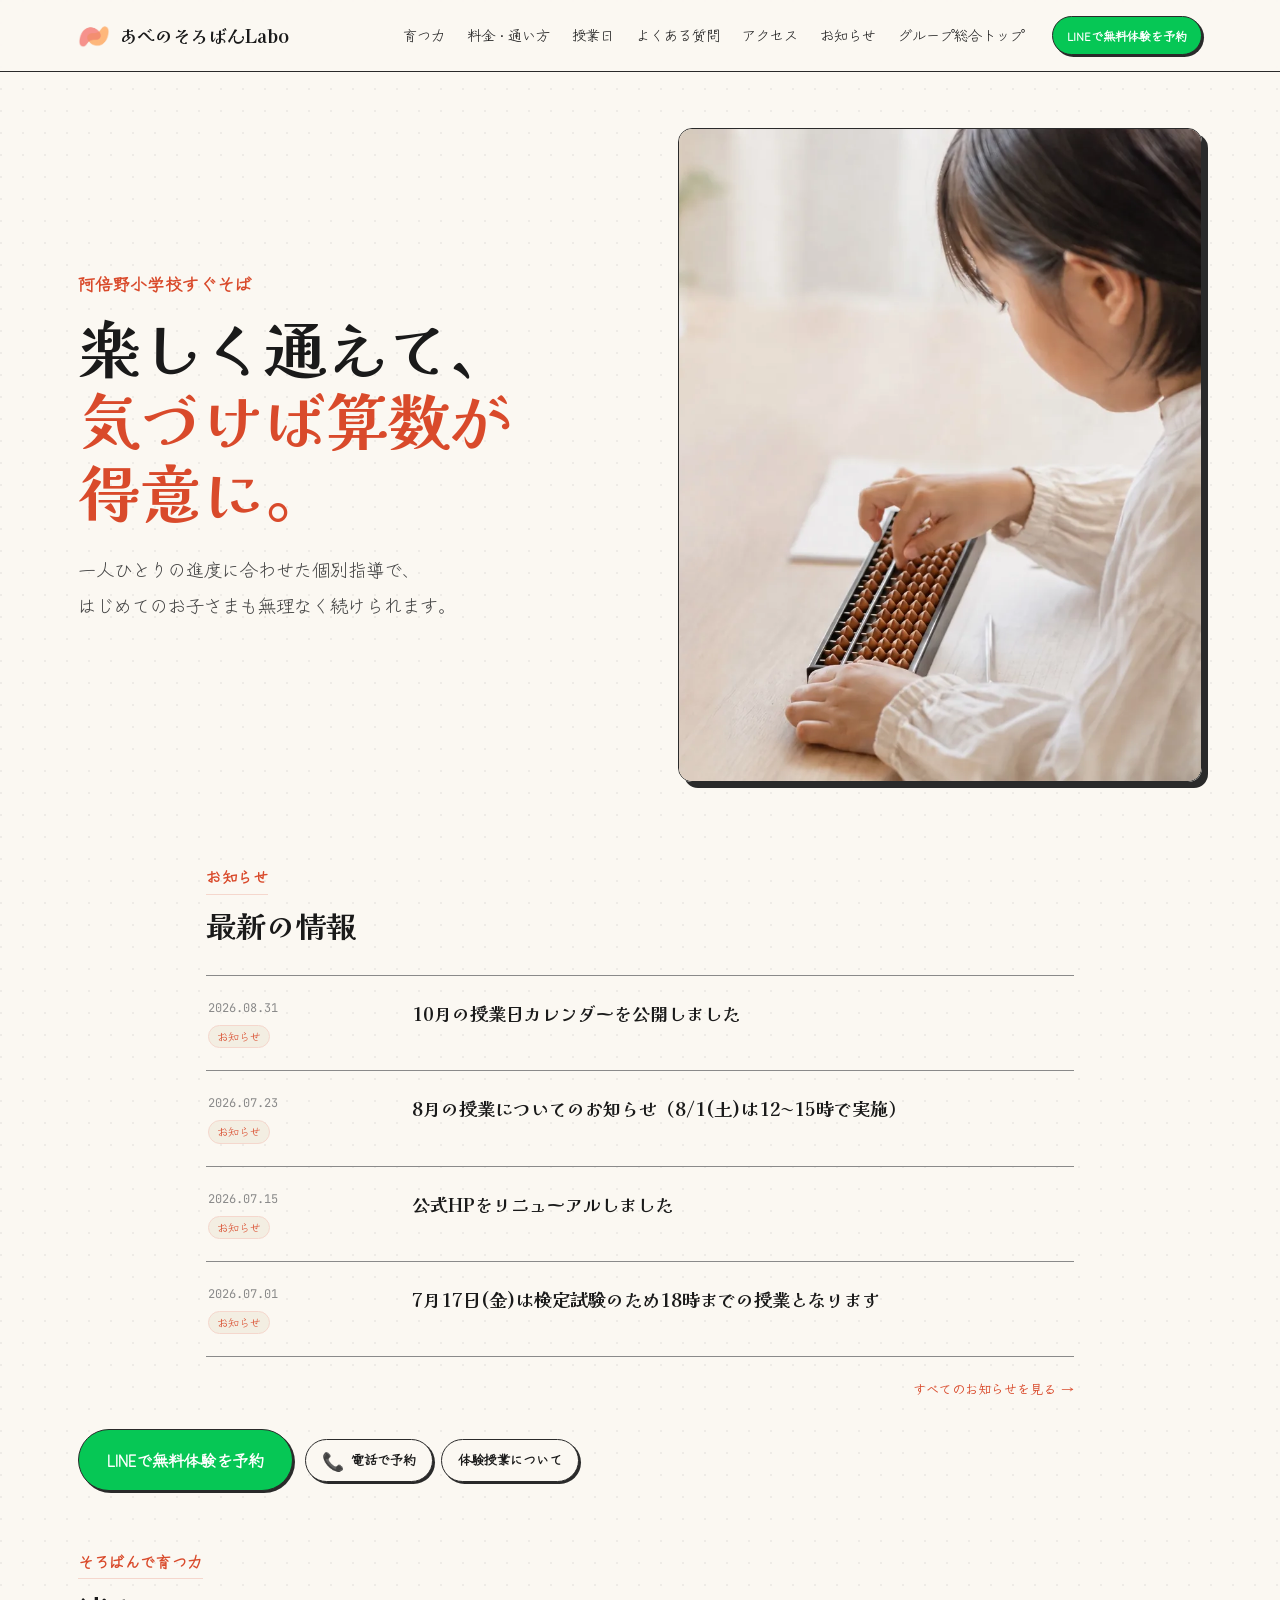
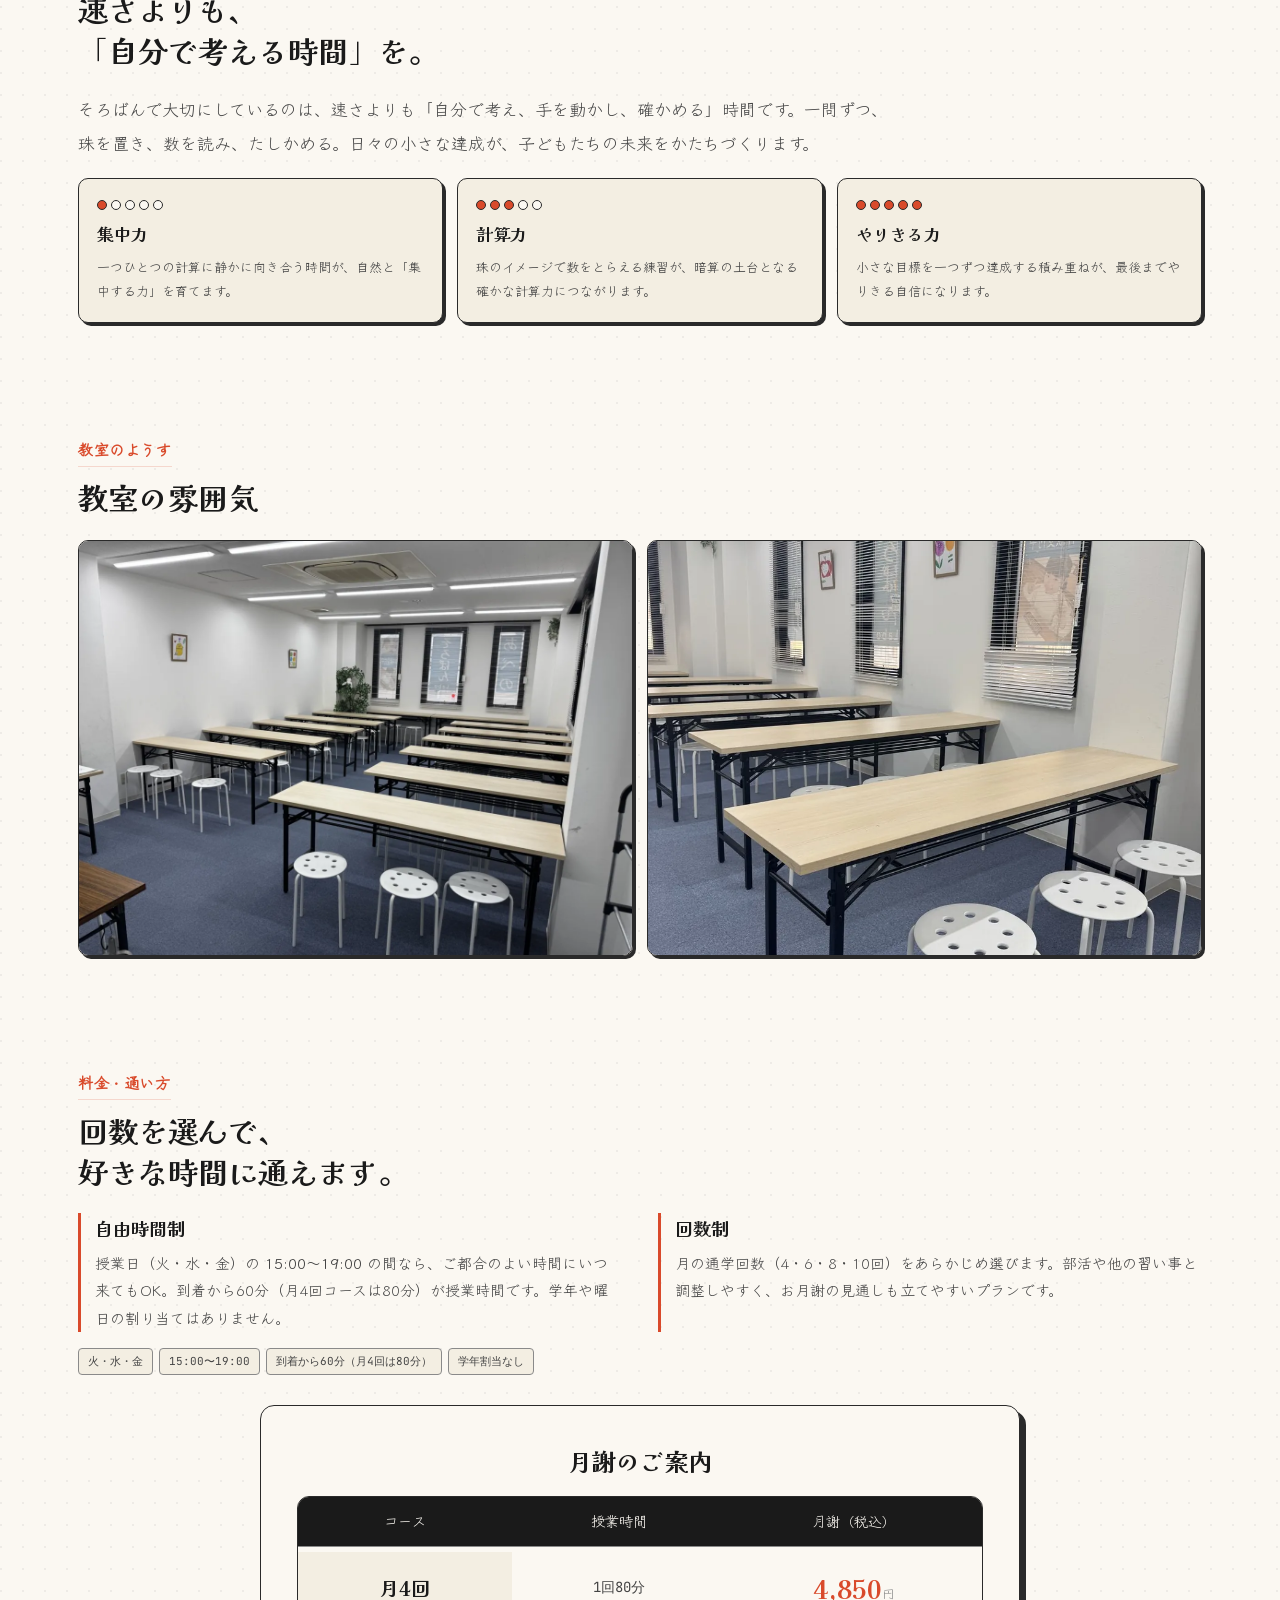
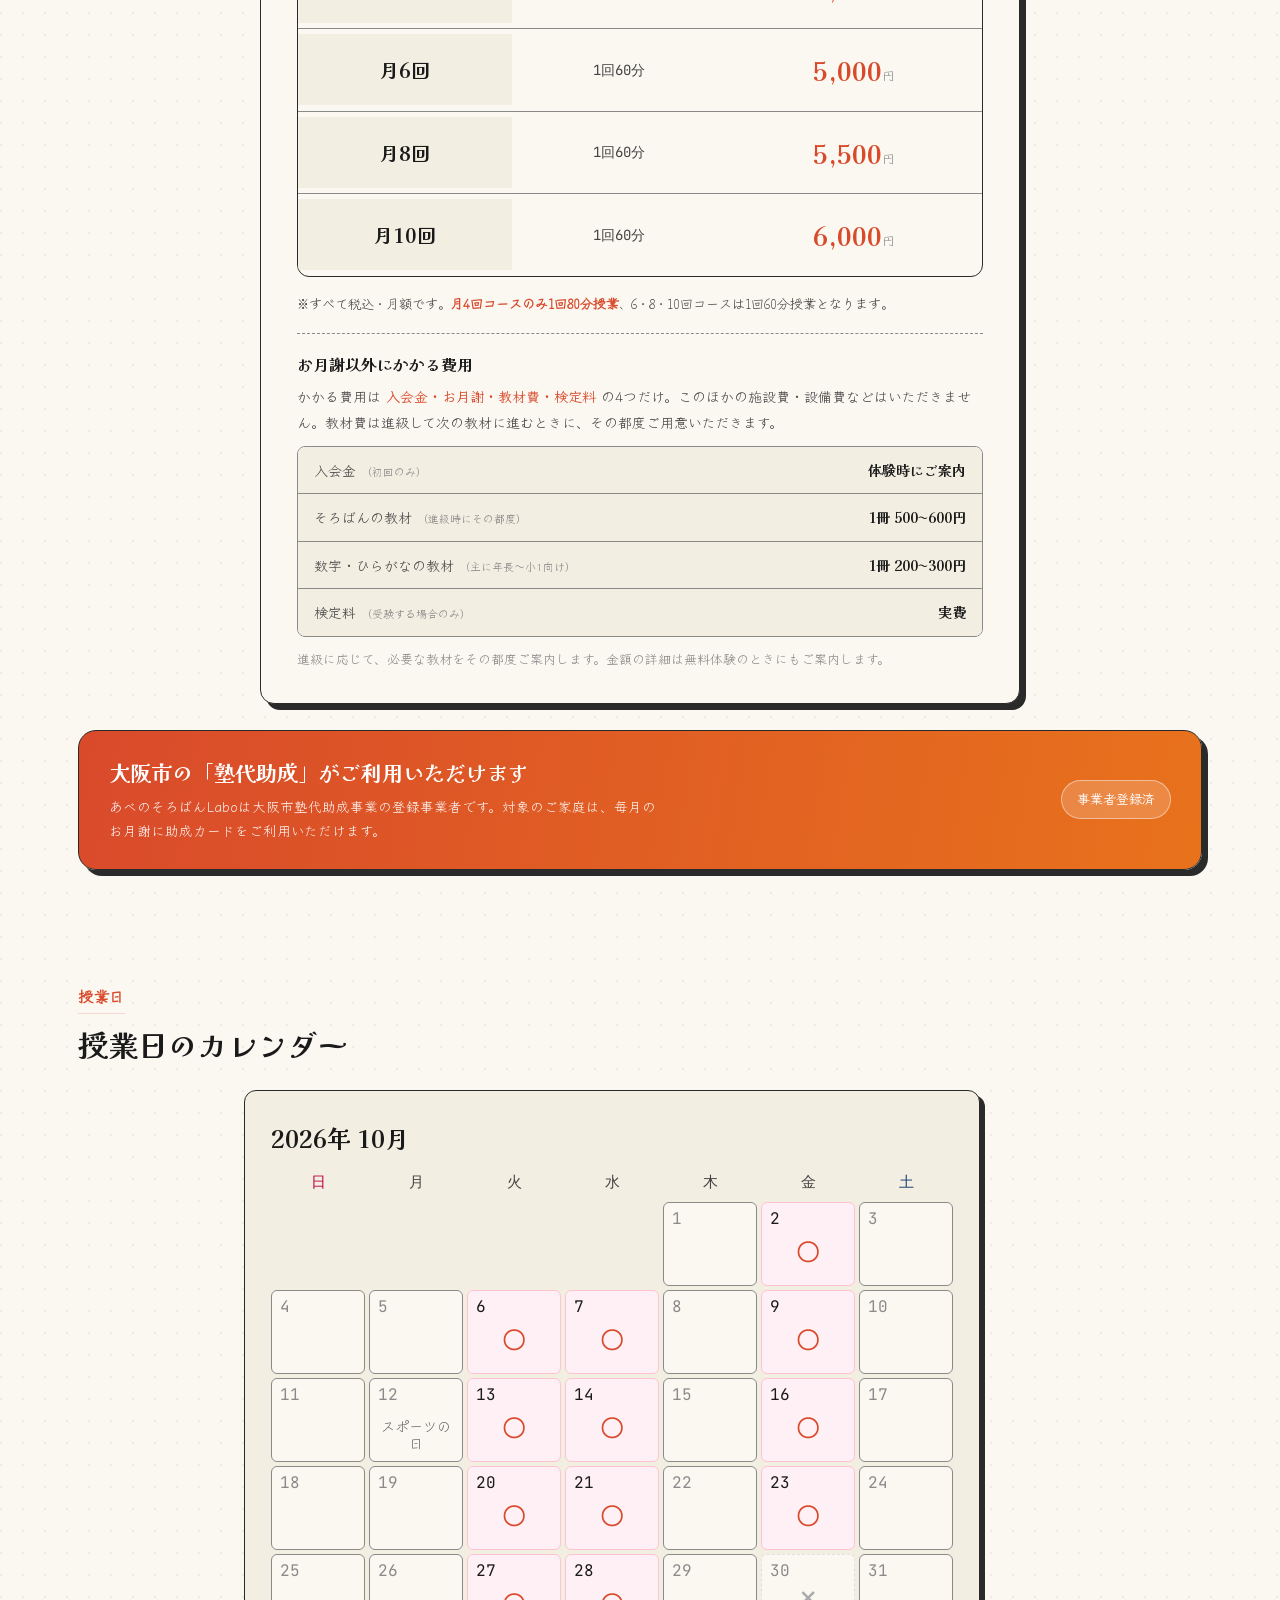
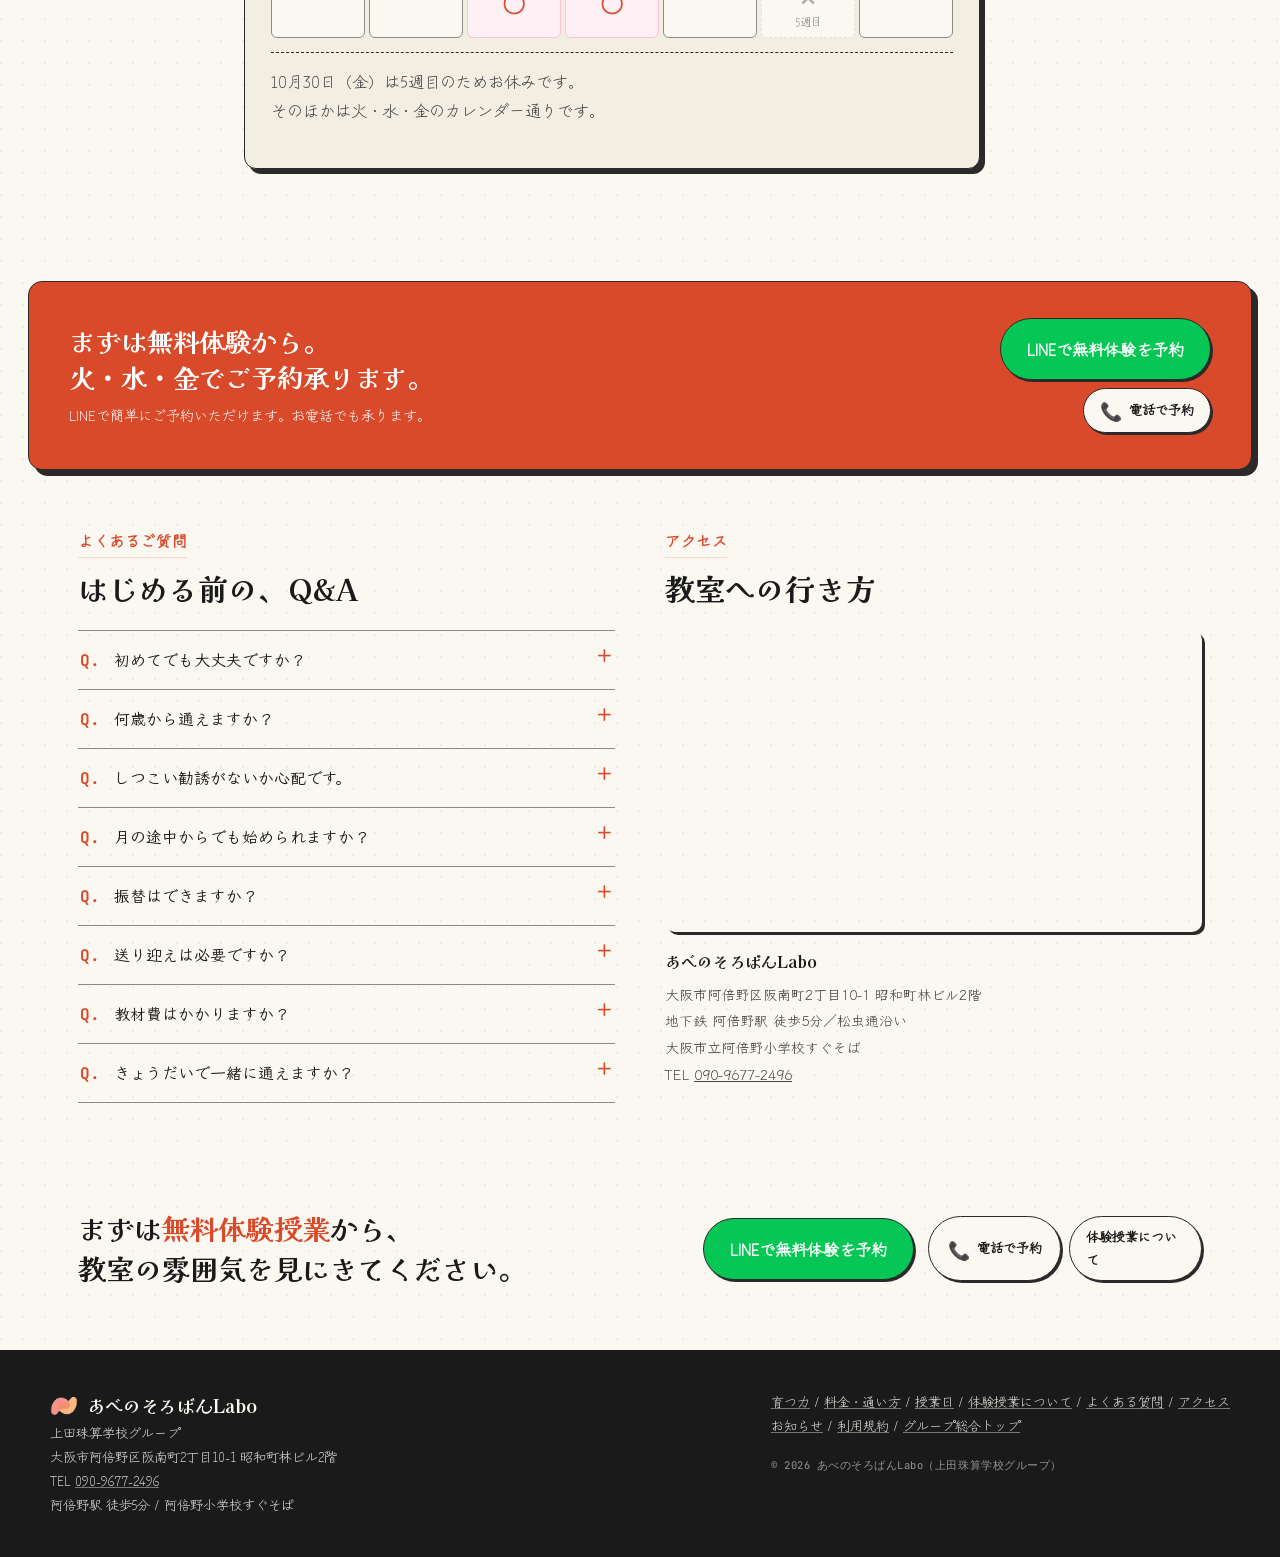
==== index.html @ bda608c3 "阿倍野教室の住所表記を修正（阪南町2-10-12 林BLDG→2丁目10-1 昭和町林ビル） Co-Authored-By: Claude Sonnet 5 <noreply@anthropic.co" ====
<!doctype html>
<html lang="ja">
<head>
  <meta charset="utf-8" />
  <meta name="viewport" content="width=device-width, initial-scale=1, viewport-fit=cover" />
  <meta name="theme-color" content="#fbf8f2" />
  <link rel="icon" type="image/png" href="images/abeno_favicon.png" />
  <link rel="apple-touch-icon" href="images/abeno_favicon.png" />
  <title>あべのそろばんLabo — 阿倍野小学校すぐそばのそろばん教室</title>
  <meta name="description" content="楽しく通えて、気づけば算数が得意に。阿倍野小学校すぐそばのそろばん教室、あべのそろばんLabo。年中から小学生・中学生まで、お一人おひとりの進度に寄り添います。火・水・金 15:00〜19:00、大阪市塾代助成対象。" />
  <link rel="canonical" href="https://osaka-soroban.com/abeno/" />
  <meta property="og:title" content="あべのそろばんLabo" />
  <meta property="og:description" content="楽しく通えて、気づけば算数が得意に。阿倍野小学校すぐそばのそろばん教室。年中〜中学生、大阪市塾代助成対象。" />
  <meta property="og:image" content="https://osaka-soroban.com/abeno/images/hero.jpg" />
  <meta property="og:url" content="https://osaka-soroban.com/abeno/" />
  <meta property="og:type" content="website" />
  <meta property="og:site_name" content="あべのそろばんLabo" />
  <meta name="twitter:card" content="summary_large_image" />

  <link rel="preconnect" href="https://fonts.googleapis.com" />
  <link rel="preconnect" href="https://fonts.gstatic.com" crossorigin />
  <link href="https://fonts.googleapis.com/css2?family=Kaisei+Decol:wght@400;500;700&family=Klee+One:wght@400;600&family=Zen+Kurenaido&family=Caveat:wght@400;600;700&family=JetBrains+Mono:wght@400;500&display=swap" rel="stylesheet" />
  <link rel="stylesheet" href="css/style.css?v=20260715g" />
  <!-- Google tag (gtag.js) -->
  <script async src="https://www.googletagmanager.com/gtag/js?id=G-EZS9MPNW4Y"></script>
  <script>
    window.dataLayer = window.dataLayer || [];
    function gtag(){dataLayer.push(arguments);}
    gtag('js', new Date());
    gtag('config', 'G-EZS9MPNW4Y');
  </script>
  <meta name="google-site-verification" content="VU1IrU84xIc-_dTMWmAOTBG7pRNcVViVC2qAdKd0tZ0" />
  <meta name="google-site-verification" content="r4KokmY4GWZzCn-JT35_uGbexf6qWnH7g0Xp3YpgM0U" />
  <meta name="google-site-verification" content="5GrDfq06L4vlOox5lj7SrHpsYFT869CyInUL3wIVzqw" />

  <!-- ============================================================
       構造化データ（JSON-LD）
       教室の基本情報をGoogleに機械可読な形で伝える。
       住所・電話・営業時間・料金を変更したらここも直すこと。
       ============================================================ -->
  <script type="application/ld+json">
  {
    "@context": "https://schema.org",
    "@type": ["EducationalOrganization", "LocalBusiness"],
    "@id": "https://osaka-soroban.com/abeno/#organization",
    "name": "あべのそろばんLabo",
    "alternateName": "あべの そろばん Labo",
    "description": "大阪市阿倍野区のそろばん教室。阿倍野小学校すぐそば、松虫通沿い。年中から小学生・中学生まで、お一人おひとりの進度に寄り添います。大阪市塾代助成対象。",
    "url": "https://osaka-soroban.com/abeno/",
    "telephone": "+81-90-9677-2496",
    "image": "https://osaka-soroban.com/abeno/images/hero.jpg",
    "logo": "https://osaka-soroban.com/abeno/images/abeno_logo.png",
    "address": {
      "@type": "PostalAddress",
      "streetAddress": "阪南町2丁目10-1 昭和町林ビル2階",
      "addressLocality": "大阪市阿倍野区",
      "addressRegion": "大阪府",
      "addressCountry": "JP"
    },
    "geo": {
      "@type": "GeoCoordinates",
      "latitude": 34.633131,
      "longitude": 135.510526
    },
    "openingHoursSpecification": [
      {
        "@type": "OpeningHoursSpecification",
        "dayOfWeek": ["Tuesday", "Wednesday", "Friday"],
        "opens": "15:00",
        "closes": "19:00"
      }
    ],
    "priceRange": "￥4,850〜￥6,000",
    "currenciesAccepted": "JPY",
    "areaServed": [
      { "@type": "City", "name": "大阪市阿倍野区" },
      { "@type": "City", "name": "大阪市住吉区" },
      { "@type": "City", "name": "大阪市西成区" }
    ],
    "parentOrganization": {
      "@type": "Organization",
      "name": "上田珠算学校グループ",
      "url": "https://ueda-soroban-group.com/"
    },
    "hasOfferCatalog": {
      "@type": "OfferCatalog",
      "name": "月謝（回数制・税込）",
      "itemListElement": [
        {
          "@type": "Offer",
          "name": "月4回コース（1回80分）",
          "price": "4850",
          "priceCurrency": "JPY",
          "category": "月謝"
        },
        {
          "@type": "Offer",
          "name": "月6回コース（1回60分）",
          "price": "5000",
          "priceCurrency": "JPY",
          "category": "月謝"
        },
        {
          "@type": "Offer",
          "name": "月8回コース（1回60分）",
          "price": "5500",
          "priceCurrency": "JPY",
          "category": "月謝"
        },
        {
          "@type": "Offer",
          "name": "月10回コース（1回60分）",
          "price": "6000",
          "priceCurrency": "JPY",
          "category": "月謝"
        }
      ]
    }
  }
  </script>

  <!-- よくある質問（ページ内のQ&Aと同じ内容。片方を直したら両方直すこと） -->
  <script type="application/ld+json">
  {
    "@context": "https://schema.org",
    "@type": "FAQPage",
    "mainEntity": [
      {
        "@type": "Question",
        "name": "初めてでも大丈夫ですか？",
        "acceptedAnswer": {
          "@type": "Answer",
          "text": "はい、まったくの初めての方こそ大歓迎です。そろばんに触ったことがないお子さまも、講師が一から丁寧にお伝えしますのでご安心ください。"
        }
      },
      {
        "@type": "Question",
        "name": "何歳から通えますか？",
        "acceptedAnswer": {
          "@type": "Answer",
          "text": "年中さん（4〜5歳）から受け付けております。数字がある程度読めるようになってからのほうが、お子さま自身も楽しく取り組める傾向があります。"
        }
      },
      {
        "@type": "Question",
        "name": "しつこい勧誘がないか心配です。",
        "acceptedAnswer": {
          "@type": "Answer",
          "text": "しつこい勧誘は一切いたしません。体験後にその場でご返事をいただくこともありません。ご家庭でゆっくりご検討ください。"
        }
      },
      {
        "@type": "Question",
        "name": "月の途中からでも始められますか？",
        "acceptedAnswer": {
          "@type": "Answer",
          "text": "はい。お問い合わせのうえ、お子さまの進度に合わせて開始の時期を調整いたします。無理のないペースで始められます。"
        }
      },
      {
        "@type": "Question",
        "name": "振替はできますか？",
        "acceptedAnswer": {
          "@type": "Answer",
          "text": "はい、可能です。授業日（火・水・金）の中で柔軟に振替対応いたします。LINEで事前にご連絡ください。"
        }
      },
      {
        "@type": "Question",
        "name": "送り迎えは必要ですか？",
        "acceptedAnswer": {
          "@type": "Answer",
          "text": "安全のため、低学年のお子さまは送り迎えを推奨しております。ご家庭のご都合に合わせてご相談ください。"
        }
      },
      {
        "@type": "Question",
        "name": "教材費はかかりますか？",
        "acceptedAnswer": {
          "@type": "Answer",
          "text": "お月謝のほかに、進級時の教材費（テキスト代）がかかります。級が上がって次の教材に進むときに、その都度必要となります（金額は教材により異なります）。詳しくは体験授業の際にご案内します。"
        }
      },
      {
        "@type": "Question",
        "name": "きょうだいで一緒に通えますか？",
        "acceptedAnswer": {
          "@type": "Answer",
          "text": "はい、もちろんです。ご予約の際に人数・学年をお知らせください。"
        }
      }
    ]
  }
  </script>
</head>
<body>

  <!-- ============================================================
       NAV
       ============================================================ -->
  <header class="nav">
    <div class="nav-inner">
      <a class="brand" href="index.html">
        <span class="bead" aria-hidden="true"></span>
        あべのそろばんLabo
      </a>
      <nav class="nav-links" aria-label="メインナビゲーション">
        <a href="#about">育つ力</a>
        <a href="#course">料金・通い方</a>
        <a href="#schedule">授業日</a>
        <a href="#faq">よくある質問</a>
        <a href="#access">アクセス</a>
        <a href="news.html">お知らせ</a>
        <a href="https://ueda-soroban-group.com/" target="_blank" rel="noopener">グループ総合トップ</a>
      </nav>
      <div class="nav-cta">
        <a class="btn line" href="https://lin.ee/6mEq6KBG" target="_blank" rel="noopener">LINEで無料体験を予約</a>
      </div>
    </div>
  </header>

  <!-- ============================================================
       HERO
       ============================================================ -->
  <section class="hero">
    <div class="hero-card">
      <div class="tag">阿倍野小学校すぐそば</div>
      <!-- 旧コピーに戻す場合: そろばんで、<br><em>考える力</em>と<br>集中の時間を。 -->
      <h1>楽しく通えて、<br><em>気づけば算数が</em><br><em>得意に。</em></h1>
      <p class="hero-sub">一人ひとりの進度に合わせた個別指導で、<br>はじめてのお子さまも無理なく続けられます。</p>
    </div>
    <div class="hero-img-wrap">
      <img src="images/hero.webp" alt="教室で笑顔の生徒" width="1600" height="1000" />
    </div>
  </section>

  <!-- NEWS -->
  <section class="s" id="news" style="padding-bottom:0;">
    <div style="max-width:900px; margin:0 auto; padding: 0 16px;">
      <span class="section-label">お知らせ</span>
      <h2 class="section-title">最新の情報</h2>
      
      <div class="news-list" style="margin-top: 30px;">
        <article class="news-item">
          <div class="meta">
            <time datetime="2026-08-31">2026.08.31</time>
            <span class="cat">お知らせ</span>
          </div>
          <div>
            <h3>10月の授業日カレンダーを公開しました</h3>
          </div>
        </article>

        <article class="news-item">
          <div class="meta">
            <time datetime="2026-07-23">2026.07.23</time>
            <span class="cat">お知らせ</span>
          </div>
          <div>
            <h3>8月の授業についてのお知らせ（8/1(土)は12〜15時で実施）</h3>
          </div>
        </article>

        <article class="news-item">
          <div class="meta">
            <time datetime="2026-07-15">2026.07.15</time>
            <span class="cat">お知らせ</span>
          </div>
          <div>
            <h3>公式HPをリニューアルしました</h3>
          </div>
        </article>
  
        <article class="news-item">
          <div class="meta">
            <time datetime="2026-07-01">2026.07.01</time>
            <span class="cat">お知らせ</span>
          </div>
          <div>
            <h3>7月17日(金)は検定試験のため18時までの授業となります</h3>
          </div>
        </article>
        
        <div style="margin-top: 16px; text-align: right;">
          <a href="news.html" style="font-size:13px; color:var(--accent); font-weight:600; text-decoration:none;">すべてのお知らせを見る →</a>
        </div>
      </div>
    </div>
  </section>
  <!-- Hero CTAs (mobile inline) -->
  <div class="hero-cta">
    <a class="btn line lg block" href="https://lin.ee/6mEq6KBG" target="_blank" rel="noopener">LINEで無料体験を予約</a>
    <div class="sub-row">
      <a class="btn sm" href="tel:090-9677-2496"><span class="icon">📞</span>電話で予約</a>
      <a class="btn sm" href="experience.html">体験授業について</a>
    </div>
  </div>

  <!-- ============================================================
       ABOUT
       ============================================================ -->
  <section class="s" id="about">
    <div class="about-grid">
      <div class="left">
        <span class="section-label">そろばんで育つ力</span>
        <h2 class="section-title">速さよりも、<br>「自分で考える時間」を。</h2>
        <p class="about-lead">
          そろばんで大切にしているのは、速さよりも「自分で考え、手を動かし、確かめる」時間です。一問ずつ、珠を置き、数を読み、たしかめる。日々の小さな達成が、子どもたちの未来をかたちづくります。
        </p>
        <div class="values">
          <div class="value-card">
            <div class="beads" aria-hidden="true"><span class="on"></span><span></span><span></span><span></span><span></span></div>
            <h3>集中力</h3>
            <p class="v-desc">一つひとつの計算に静かに向き合う時間が、自然と「集中する力」を育てます。</p>
          </div>
          <div class="value-card">
            <div class="beads" aria-hidden="true"><span class="on"></span><span class="on"></span><span class="on"></span><span></span><span></span></div>
            <h3>計算力</h3>
            <p class="v-desc">珠のイメージで数をとらえる練習が、暗算の土台となる確かな計算力につながります。</p>
          </div>
          <div class="value-card">
            <div class="beads" aria-hidden="true"><span class="on"></span><span class="on"></span><span class="on"></span><span class="on"></span><span class="on"></span></div>
            <h3>やりきる力</h3>
            <p class="v-desc">小さな目標を一つずつ達成する積み重ねが、最後までやりきる自信になります。</p>
          </div>
        </div>
      </div>
    </div>
  </section>

  <!-- ============================================================
       GALLERY
       ============================================================ -->
  <section class="s" id="classroom">
    <span class="section-label">教室のようす</span>
    <h2 class="section-title">教室の雰囲気</h2>
    <div class="gallery">
      <img src="images/classroom-1.webp" alt="教室全景" width="1000" height="1000" loading="lazy" />
      <img src="images/classroom-2.webp" alt="教室の座席" width="1000" height="1000" loading="lazy" />
    </div>
  </section>

  <!-- ============================================================
       COURSE / 通い方
       ============================================================ -->
  <section class="s" id="course">
    <span class="section-label">料金・通い方</span>
    <h2 class="section-title">回数を選んで、<br>好きな時間に通えます。</h2>

    <!-- 通い方の説明（自由時間制＋回数制） -->
    <div class="course-intro">
      <div class="ci-row">
        <div class="ci-item">
          <span class="ci-key">自由時間制</span>
          <p>授業日（火・水・金）の <b>15:00〜19:00</b> の間なら、ご都合のよい時間にいつ来てもOK。到着から60分（月4回コースは80分）が授業時間です。学年や曜日の割り当てはありません。</p>
        </div>
        <div class="ci-item">
          <span class="ci-key">回数制</span>
          <p>月の通学回数（4・6・8・10回）をあらかじめ選びます。部活や他の習い事と調整しやすく、お月謝の見通しも立てやすいプランです。</p>
        </div>
      </div>
      <div class="tag-row">
        <span>火・水・金</span>
        <span>15:00〜19:00</span>
        <span>到着から60分（月4回は80分）</span>
        <span>学年割当なし</span>
      </div>
    </div>

    <!-- 月謝（主役パネル） -->
    <div class="price-panel">
      <h3 class="price-title">月謝のご案内</h3>
      <div class="price-table">
        <div class="prow head"><span>コース</span><span>授業時間</span><span>月謝（税込）</span></div>
        <div class="prow"><span class="c">月4回</span><span class="t">1回80分</span><span class="m">4,850<small>円</small></span></div>
        <div class="prow"><span class="c">月6回</span><span class="t">1回60分</span><span class="m">5,000<small>円</small></span></div>
        <div class="prow"><span class="c">月8回</span><span class="t">1回60分</span><span class="m">5,500<small>円</small></span></div>
        <div class="prow"><span class="c">月10回</span><span class="t">1回60分</span><span class="m">6,000<small>円</small></span></div>
      </div>
      <p class="price-note">
        ※すべて税込・月額です。<b>月4回コースのみ1回80分授業</b>、6・8・10回コースは1回60分授業となります。
      </p>

      <div class="price-extra">
        <h4>お月謝以外にかかる費用</h4>
        <p>
          かかる費用は <b>入会金・お月謝・教材費・検定料</b> の4つだけ。このほかの施設費・設備費などはいただきません。教材費は進級して次の教材に進むときに、その都度ご用意いただきます。
        </p>
        <ul class="fee-list">
          <li><span class="fk">入会金 <small>（初回のみ）</small></span><span class="fv">体験時にご案内</span></li>
          <li><span class="fk">そろばんの教材 <small>（進級時にその都度）</small></span><span class="fv">1冊 500〜600円</span></li>
          <li><span class="fk">数字・ひらがなの教材 <small>（主に年長〜小1向け）</small></span><span class="fv">1冊 200〜300円</span></li>
          <li><span class="fk">検定料 <small>（受験する場合のみ）</small></span><span class="fv">実費</span></li>
        </ul>
        <p class="fee-foot">
          進級に応じて、必要な教材をその都度ご案内します。金額の詳細は無料体験のときにもご案内します。
        </p>
      </div>
    </div>

    <!-- 塾代助成バナー（大阪市・事業者登録済） -->
    <div class="josei">
      <div class="josei-text">
        <h4>大阪市の「塾代助成」がご利用いただけます</h4>
        <p>あべのそろばんLaboは大阪市塾代助成事業の登録事業者です。対象のご家庭は、毎月のお月謝に助成カードをご利用いただけます。</p>
      </div>
      <span class="josei-badge">事業者登録済</span>
    </div>
  </section>

  <!-- ============================================================
       SCHEDULE / カレンダー
       ============================================================ -->
  <section class="s" id="schedule">
    <span class="section-label">授業日</span>
    <h2 class="section-title">授業日のカレンダー</h2>

    <div class="schedule">
      <div class="cal-slider" id="calContainer">
        <!-- JS generates calendars here -->
      </div>
    </div>
  </section>

  <!-- ============================================================
       MID CTA
       ============================================================ -->
  <div class="mid-cta">
    <div>
      <h3>まずは無料体験から。<br>火・水・金でご予約承ります。</h3>
      <p>LINEで簡単にご予約いただけます。お電話でも承ります。</p>
    </div>
    <div class="ctas">
      <a class="btn line" href="https://lin.ee/6mEq6KBG" target="_blank" rel="noopener">LINEで無料体験を予約</a>
      <a class="btn tel" href="tel:090-9677-2496"><span class="icon">📞</span>電話で予約</a>
    </div>
  </div>

  <!-- ============================================================
       FAQ + ACCESS
       ============================================================ -->
  <section class="s">
    <div class="faq-access">
      <div id="faq">
        <span class="section-label">よくあるご質問</span>
        <h2 class="section-title">はじめる前の、Q&amp;A</h2>
        <div class="faq">
          <details>
            <summary><span class="q">初めてでも大丈夫ですか？</span></summary>
            <p>はい、まったくの初めての方こそ大歓迎です。そろばんに触ったことがないお子さまも、講師が一から丁寧にお伝えしますのでご安心ください。</p>
          </details>
          <details>
            <summary><span class="q">何歳から通えますか？</span></summary>
            <p>年中さん（4〜5歳）から受け付けております。数字がある程度読めるようになってからのほうが、お子さま自身も楽しく取り組める傾向があります。</p>
          </details>
          <details>
            <summary><span class="q">しつこい勧誘がないか心配です。</span></summary>
            <p>しつこい勧誘は一切いたしません。体験後にその場でご返事をいただくこともありません。ご家庭でゆっくりご検討ください。</p>
          </details>
          <details>
            <summary><span class="q">月の途中からでも始められますか？</span></summary>
            <p>はい。お問い合わせのうえ、お子さまの進度に合わせて開始の時期を調整いたします。無理のないペースで始められます。</p>
          </details>
          <details>
            <summary><span class="q">振替はできますか？</span></summary>
            <p>はい、可能です。授業日（火・水・金）の中で柔軟に振替対応いたします。LINEで事前にご連絡ください。</p>
          </details>
          <details>
            <summary><span class="q">送り迎えは必要ですか？</span></summary>
            <p>安全のため、低学年のお子さまは送り迎えを推奨しております。ご家庭のご都合に合わせてご相談ください。</p>
          </details>
          <details>
            <summary><span class="q">教材費はかかりますか？</span></summary>
            <p>お月謝のほかに、進級時の教材費（テキスト代）がかかります。級が上がって次の教材に進むときに、その都度必要となります（金額は教材により異なります）。詳しくは体験授業の際にご案内します。</p>
          </details>
          <details>
            <summary><span class="q">きょうだいで一緒に通えますか？</span></summary>
            <p>はい、もちろんです。ご予約の際に人数・学年をお知らせください。</p>
          </details>
        </div>
      </div>

      <div id="access">
        <span class="section-label">アクセス</span>
        <h2 class="section-title">教室への行き方</h2>
        <iframe class="access-map" title="あべのそろばんLaboの地図" src="https://www.google.com/maps/embed?pb=!1m18!1m12!1m3!1d3282.8539348663194!2d135.51052611217872!3d34.63313128672097!2m3!1f0!2f0!3f0!3m2!1i1024!2i768!4f13.1!3m3!1m2!1s0x6000dd894d948647%3A0x503ae97aad2730d0!2z44GC44G544Gu44Gd44KN44Gw44KTTGFibw!5e0!3m2!1sja!2sjp!4v1783563610975!5m2!1sja!2sjp" style="border:0;" allowfullscreen="" loading="lazy" referrerpolicy="strict-origin-when-cross-origin"></iframe>
        <div class="access-info">
          <b>あべのそろばんLabo</b>
          大阪市阿倍野区阪南町2丁目10-1 昭和町林ビル2階<br>
          地下鉄 阿倍野駅 徒歩5分／松虫通沿い<br>
          大阪市立阿倍野小学校すぐそば<br>
          TEL <a href="tel:090-9677-2496">090-9677-2496</a>
        </div>
      </div>
    </div>
  </section>

  <!-- ============================================================
       FINAL CTA
       ============================================================ -->
  <section class="final-cta">
    <div class="lead">まずは<em>無料体験授業</em>から、<br>教室の雰囲気を見にきてください。</div>
    <a class="btn line lg" href="https://lin.ee/6mEq6KBG" target="_blank" rel="noopener">LINEで無料体験を予約</a>
    <div class="sub-row">
      <a class="btn sm" href="tel:090-9677-2496"><span class="icon">📞</span>電話で予約</a>
      <a class="btn sm" href="experience.html">体験授業について</a>
    </div>
  </section>

  <!-- ============================================================
       FOOTER
       ============================================================ -->
  <footer class="site">
    <div class="inner">
      <div>
        <div class="brand-block">
          <span class="bead" aria-hidden="true"></span>
          あべのそろばんLabo
        </div>
        <div class="info">
          上田珠算学校グループ<br>
          大阪市阿倍野区阪南町2丁目10-1 昭和町林ビル2階<br>
          TEL <a href="tel:090-9677-2496">090-9677-2496</a><br>
          阿倍野駅 徒歩5分 / 阿倍野小学校すぐそば
        </div>
      </div>
      <div>
        <div class="info">
          <a href="#about">育つ力</a> / <a href="#course">料金・通い方</a> / <a href="#schedule">授業日</a> /
          <a href="experience.html">体験授業について</a> / <a href="#faq">よくある質問</a> / <a href="#access">アクセス</a><br>
          <a href="news.html">お知らせ</a> / <a href="terms.html">利用規約</a> / <a href="https://ueda-soroban-group.com/" target="_blank" rel="noopener">グループ総合トップ</a>
        </div>
        <div class="copy">© 2026 あべのそろばんLabo（上田珠算学校グループ）</div>
      </div>
    </div>
  </footer>

  <!-- ============================================================
       Sticky bottom CTA (mobile only)
       ============================================================ -->
  <div class="sticky-cta" role="region" aria-label="お問い合わせ">
    <a class="btn line" href="https://lin.ee/6mEq6KBG" target="_blank" rel="noopener">LINEで無料体験を予約</a>
    <a class="btn tel" href="tel:090-9677-2496" aria-label="電話で予約">📞</a>
  </div>

  <!-- ============================================================
       授業日カレンダー
       ▼毎月ここだけ書き換えれば更新できます▼
         year     … 表示する年（西暦）
         month    … 表示する月（1〜12）
         closed   … その月の休講日（日付の数字を [ ] 内にカンマ区切り）
                    例）8日と20日が休み → closed: [8, 20]
         note     … カレンダー下に出す一言（空 "" でも可）
       通常は火・水・金が授業日。closed に入れた日は「休」と表示されます。
       ============================================================ -->
  <script>
    var CAL_CONFIG = [
      {
        year: 2026,
        month: 7,
        closed: [1],
        extraOn: [],
        smallMark: [17],
        labels: {
          1: "研修",
          17: "※18時まで",
          31: "8月1回目"
        },
        note: "7月17日は検定試験のため18時までの授業です。<br>7月31日は8月の1回目の授業となります。",
        // 8月1日以降は自動で非表示になる
        hideAfter: "2026-08-01"
      },
      {
        year: 2026,
        month: 8,
        closed: [11, 12, 14],
        extraOn: [1],
        // 今回のみの特例：7/31（金）を8月の1回目としてカレンダー先頭に表示
        preLesson: { dow: 5, day: "7/31", label: "8月1回目" },
        labels: {
          1: "12–15時",
          11: "山の日"
        },
        note: "7月31日は8月の1回目の授業となります。<br>8月1日は土曜日ですが授業を行います。（12時〜15時）<br>8月11日（火）〜14日（金）はお盆休みです。",
        // 9月1日以降は自動で非表示になる
        hideAfter: "2026-09-01"
      },
      {
        year: 2026,
        month: 9,
        closed: [22, 23],
        extraOn: [],
        labels: {
          21: "敬老の日",
          22: "国民の休日",
          23: "秋分の日",
          29: "5週目も授業",
          30: "5週目も授業"
        },
        note: "9月22日（火）・23日（水）は祝日のためお休みです。<br>9月29日（火）・30日（水）は5週目ですが授業を行います。",
        // 10月1日以降は自動で非表示になる
        hideAfter: "2026-10-01"
      },
      {
        year: 2026,
        month: 10,
        closed: [30],
        extraOn: [],
        labels: {
          12: "スポーツの日",
          30: "5週目"
        },
        note: "10月30日（金）は5週目のためお休みです。<br>そのほかは火・水・金のカレンダー通りです。"
      }
    ];

    (function (configs) {
      var container = document.getElementById("calContainer");
      if (!container) return;

      // hideAfter（YYYY-MM-DD）を過ぎた月は表示しない
      var today = new Date();
      configs = configs.filter(function (cfg) {
        if (!cfg.hideAfter) return true;
        var parts = cfg.hideAfter.split("-");
        return today < new Date(+parts[0], +parts[1] - 1, +parts[2]);
      });

      var monthNames = ["1月","2月","3月","4月","5月","6月","7月","8月","9月","10月","11月","12月"];
      var lessonDays = [2, 3, 5]; // 火=2, 水=3, 金=5

      // 対象カレンダーを中央に寄せる（端はブラウザが自動でクランプ）
      function scrollToCard(target) {
        var cRect = container.getBoundingClientRect();
        var tRect = target.getBoundingClientRect();
        var delta = (tRect.left - cRect.left) - (container.clientWidth - tRect.width) / 2;
        container.scrollTo({ left: container.scrollLeft + delta, behavior: 'smooth' });
      }

      configs.forEach(function(cfg, index) {
        var year = cfg.year, month = cfg.month - 1;
        var firstDay = new Date(year, month, 1).getDay();
        var daysInMonth = new Date(year, month + 1, 0).getDate();
        
        var calDiv = document.createElement("div");
        calDiv.className = "cal";
        calDiv.setAttribute("aria-label", cfg.month + "月の授業日");
        
        var head = document.createElement("div");
        head.className = "cal-head";
        var arrowHtml = '<div class="cal-arrows">';
        if (index > 0) arrowHtml += '<button class="nav-btn prev" aria-label="前の月を見る">‹</button>';
        if (index < configs.length - 1) arrowHtml += '<button class="nav-btn next" aria-label="次の月を見る">›</button>';
        arrowHtml += '</div>';
        head.innerHTML = '<div class="month">' + year + '年 ' + monthNames[month] + '</div>' + arrowHtml;
        calDiv.appendChild(head);
        
        var dow = document.createElement("div");
        dow.className = "cal-dow";
        dow.setAttribute("aria-hidden", "true");
        dow.innerHTML = '<span class="sun">日</span><span>月</span><span>火</span><span>水</span><span>木</span><span>金</span><span class="sat">土</span>';
        calDiv.appendChild(dow);
        
        var daysEl = document.createElement("div");
        daysEl.className = "cal-days";
        
        function cell(cls, html) {
          var d = document.createElement("div");
          d.className = "cal-day" + (cls ? " " + cls : "");
          if (html) d.innerHTML = html;
          if (cls.indexOf("empty") > -1) d.setAttribute("aria-hidden", "true");
          return d;
        }

        var frag = document.createDocumentFragment();
        for (var i = 0; i < firstDay; i++) {
          if (cfg.preLesson && cfg.preLesson.dow === i) {
            frag.appendChild(cell("on pre", '<span class="date-num">' + cfg.preLesson.day + '</span><span class="mark">◯</span>' + (cfg.preLesson.label ? '<span class="time">' + cfg.preLesson.label + '</span>' : '')));
          } else {
            frag.appendChild(cell("empty", ""));
          }
        }
        for (var day = 1; day <= daysInMonth; day++) {
          var dowIndex = new Date(year, month, day).getDay();
          var isLesson = lessonDays.indexOf(dowIndex) > -1 || (cfg.extraOn && cfg.extraOn.indexOf(day) > -1);
          var isClosed = cfg.closed.indexOf(day) > -1;
          var label = (cfg.labels && cfg.labels[day]) ? cfg.labels[day] : "";

          if (isLesson && !isClosed) {
            var markCls = (cfg.smallMark && cfg.smallMark.indexOf(day) > -1) ? "mark small" : "mark";
            frag.appendChild(cell("on", '<span class="date-num">' + day + '</span><span class="' + markCls + '">◯</span>' + (label ? '<span class="time">' + label + '</span>' : '')));
          } else if (isClosed) {
            frag.appendChild(cell("off", '<span class="date-num">' + day + '</span><span class="mark">×</span>' + (label ? '<span class="time">' + label + '</span>' : '')));
          } else {
            frag.appendChild(cell("", '<span class="date-num">' + day + '</span>' + (label ? '<span class="time" style="color:#666;">' + label + '</span>' : '')));
          }
        }
        
        // Pad only the final week so the grid ends cleanly (no extra empty row)
        var totalCells = firstDay + daysInMonth;
        var remainder = totalCells % 7;
        var remainingCells = remainder === 0 ? 0 : 7 - remainder;
        for (var j = 0; j < remainingCells; j++) {
          frag.appendChild(cell("empty", ""));
        }
        
        daysEl.appendChild(frag);
        calDiv.appendChild(daysEl);
        
        if (cfg.note) {
          var noteP = document.createElement("p");
          noteP.className = "cal-note";
          noteP.innerHTML = cfg.note;
          calDiv.appendChild(noteP);
        }
        
        container.appendChild(calDiv);

        // 矢印で前後の月へスライド（隣のカレンダーを中央に寄せる）
        var prevBtn = head.querySelector('.prev');
        var nextBtn = head.querySelector('.next');
        if (prevBtn) {
          prevBtn.addEventListener('click', function() {
            if (calDiv.previousElementSibling) scrollToCard(calDiv.previousElementSibling);
          });
        }
        if (nextBtn) {
          nextBtn.addEventListener('click', function() {
            if (calDiv.nextElementSibling) scrollToCard(calDiv.nextElementSibling);
          });
        }
      });
    })(CAL_CONFIG);
  </script>

</body>
</html>
---- css/style.css ----
/* ============================================================
   あべのそろばんLabo — site styles
   Warm & Friendly direction (mobile-first, ~900px desktop)
   ============================================================ */

:root {
  --ink: #1a1a1a;
  --ink-2: #444;
  --ink-3: #8a8a8a;
  --paper: #fbf8f2;
  --paper-2: #f3eee2;
  --line: #2a2a2a;
  --accent: #d94a2b;       /* そろばん玉の朱 */
  --accent-soft: #f5d7cd;
  --wash: #efeadd;
  --line-green: #06c755;   /* LINE official green */

  --serif: "Kaisei Decol", "Hiragino Mincho ProN", "Yu Mincho", serif;
  --body: "Klee One", "Hiragino Sans", "Helvetica Neue", system-ui, sans-serif;
  --hand: "Zen Kurenaido", "Klee One", "Hiragino Sans", sans-serif;
  --en-hand: "Caveat", cursive;
  --mono: "JetBrains Mono", ui-monospace, monospace;

  --max-w: 1180px;
}

* { box-sizing: border-box; }

html { scroll-behavior: smooth; }

body {
  margin: 0;
  padding: 0;
  background: var(--paper);
  color: var(--ink);
  font-family: var(--body);
  line-height: 1.75;
  font-size: 16px;
  -webkit-text-size-adjust: 100%;
  background-image: radial-gradient(circle at 1px 1px, rgba(0,0,0,.05) 1px, transparent 0);
  background-size: 22px 22px;
}

img { max-width: 100%; display: block; }
a { color: inherit; }

/* ============================================================
   Top nav (sticky)
   ============================================================ */
.nav {
  position: sticky; top: 0; z-index: 40;
  background: color-mix(in oklab, var(--paper) 92%, transparent);
  backdrop-filter: blur(8px);
  -webkit-backdrop-filter: blur(8px);
  border-bottom: 1.5px solid var(--line);
}
.nav-inner {
  max-width: var(--max-w);
  margin: 0 auto;
  padding: 12px 18px;
  display: flex;
  align-items: center;
  gap: 14px;
}
.brand {
  display: flex; align-items: center; gap: 9px;
  font-family: var(--serif); font-weight: 700;
  text-decoration: none; color: var(--ink);
  font-size: 16px;
}
.brand .bead {
  width: 28px; height: 22px;
  background: url(../images/abeno_logo.png) center / contain no-repeat;
}
.nav-links {
  display: none; /* hidden on mobile, shown on desktop */
  gap: 22px;
  margin-left: auto;
  font-family: var(--hand);
  font-size: 14px;
}
.nav-links a { text-decoration: none; color: var(--ink); }
.nav-links a:hover { color: var(--accent); }
.nav-cta {
  margin-left: auto;
}
.nav-cta .btn.line {
  font-size: 12px;
  padding: 8px 14px;
}

@media (min-width: 900px) {
  .nav-inner { padding: 16px 28px; }
  .brand { font-size: 18px; }
  .brand .bead { width: 32px; height: 25px; }
  .nav-links { display: flex; }
  .nav-cta { margin-left: 14px; }
}

/* ============================================================
   Buttons
   ============================================================ */
.btn {
  display: inline-flex;
  align-items: center;
  justify-content: center;
  gap: 7px;
  border: 1.5px solid var(--line);
  border-radius: 999px;
  padding: 13px 22px;
  font-family: var(--hand);
  font-size: 15px;
  font-weight: 600;
  background: var(--paper);
  color: var(--ink);
  text-decoration: none;
  box-shadow: 2px 2px 0 var(--line);
  cursor: pointer;
  transition: transform .12s ease, box-shadow .12s ease;
  -webkit-tap-highlight-color: transparent;
}
.btn:hover, .btn:focus-visible {
  transform: translate(-1px, -1px);
  box-shadow: 3px 3px 0 var(--line);
  outline: none;
}
.btn:active {
  transform: translate(1px, 1px);
  box-shadow: 1px 1px 0 var(--line);
}
.btn.line {
  background: var(--line-green);
  color: #fff;
}
.btn.primary {
  background: var(--accent);
  color: #fff;
}
.btn.block { display: flex; width: 100%; }
.btn.lg { padding: 16px 26px; font-size: 16px; }
.btn.sm { padding: 9px 16px; font-size: 13px; }
.btn .icon { font-size: 18px; line-height: 1; }

/* ============================================================
   Hero
   ============================================================ */
.hero {
  position: relative;
  padding: 16px 14px;
}
.hero-img-wrap {
  position: relative;
  border-radius: 14px;
  overflow: hidden;
  border: 1.5px solid var(--line);
  box-shadow: 4px 4px 0 var(--line);
}
.hero-img-wrap img {
  width: 100%;
  height: auto;
  display: block;
  aspect-ratio: 4 / 5;
  object-fit: cover;
  object-position: 88% center;
}
.hero-card {
  position: absolute;
  left: 16px; right: 16px; bottom: 16px;
  background: color-mix(in oklab, var(--paper) 94%, transparent);
  border: 1.5px solid var(--line);
  border-radius: 12px;
  padding: 14px 16px;
  box-shadow: 3px 3px 0 var(--line);
  backdrop-filter: blur(4px);
  -webkit-backdrop-filter: blur(4px);
}
.hero-card .tag {
  font-family: var(--hand);
  color: var(--accent);
  font-size: 13px;
  font-weight: 600;
  letter-spacing: .02em;
  margin-bottom: 4px;
}
.hero-card h1 {
  font-family: var(--serif);
  font-weight: 700;
  font-size: 24px;
  line-height: 1.35;
  margin: 0;
  letter-spacing: 0;
}
.hero-card h1 em { font-style: normal; color: var(--accent); }
.hero-card .hero-sub {
  margin-top: 6px;
  font-family: var(--hand);
  color: var(--ink-2);
  font-size: 12.5px;
  line-height: 1.6;
}

/* CTA row */
.hero-cta {
  padding: 14px 14px 0;
  display: flex;
  flex-direction: column;
  gap: 10px;
}
.hero-cta .sub-row {
  display: flex; gap: 8px;
}
.hero-cta .sub-row .btn {
  flex: 1;
}

@media (min-width: 900px) {
  .hero {
    padding: 56px 28px 24px;
    max-width: var(--max-w);
    margin: 0 auto;
    display: grid;
    grid-template-columns: 1.05fr 1fr;
    gap: 50px;
    align-items: center;
  }
  .hero-img-wrap {
    box-shadow: 6px 6px 0 var(--line);
  }
  .hero-img-wrap img { aspect-ratio: 4 / 5; }
  .hero-card {
    position: static;
    background: transparent;
    border: 0;
    box-shadow: none;
    padding: 0;
    backdrop-filter: none;
    -webkit-backdrop-filter: none;
    order: -1;
  }
  .hero-card .tag { font-size: 17px; }
  .hero-card h1 { font-size: 62px; line-height: 1.16; margin-top: 12px; }
  .hero-card .hero-sub { font-size: 18px; margin-top: 24px; max-width: 480px; line-height: 2; }
  .hero-cta {
    max-width: var(--max-w);
    margin: 28px auto 0;
    padding: 0 28px;
    flex-direction: row;
    flex-wrap: wrap;
    align-items: center;
    gap: 12px;
  }
  .hero-cta .btn.line {
    padding: 16px 28px;
    font-size: 16px;
  }
  .hero-cta .btn.block { width: auto; }
  .hero-cta .sub-row {
    flex: 0 0 auto;
  }
  .hero-cta .sub-row .btn { flex: 0 0 auto; }
}

/* ============================================================
   Stats strip (desktop only)
   ============================================================ */
.stats {
  display: none;
  border-top: 1.5px solid var(--line);
  border-bottom: 1.5px solid var(--line);
  background: var(--paper-2);
}
.stats-inner {
  max-width: var(--max-w);
  margin: 0 auto;
  display: grid;
  grid-template-columns: repeat(4, 1fr);
}
.stats .item {
  padding: 22px 24px;
  border-right: 1.2px dashed var(--ink-3);
}
.stats .item:last-child { border-right: 0; }
.stats .n {
  font-family: var(--serif);
  font-weight: 700;
  font-size: 28px;
  color: var(--accent);
  line-height: 1;
}
.stats .l {
  font-family: var(--hand);
  font-size: 13px;
  color: var(--ink-2);
  margin-top: 6px;
}
@media (min-width: 900px) {
  .stats { display: block; }
}

/* ============================================================
   Sections
   ============================================================ */
section.s {
  padding: 28px 14px;
  max-width: var(--max-w);
  margin: 0 auto;
}
@media (min-width: 900px) {
  section.s { padding: 56px 28px; }
}

.section-label {
  display: inline-block;
  font-family: var(--hand);
  font-size: 13px;
  font-weight: 600;
  color: var(--accent);
  border-bottom: 1.5px solid var(--accent-soft);
  padding-bottom: 3px;
  margin-bottom: 10px;
  letter-spacing: .04em;
}
@media (min-width: 900px) {
  .section-label { font-size: 15px; }
}

h2.section-title {
  font-family: var(--serif);
  font-weight: 700;
  font-size: 22px;
  line-height: 1.35;
  margin: 0 0 16px;
}
@media (min-width: 900px) {
  h2.section-title { font-size: 30px; margin-bottom: 22px; }
}

/* ABOUT */
.about-lead {
  font-size: 15px;
  color: var(--ink-2);
  line-height: 1.95;
  margin: 0 0 18px;
}
.values {
  display: grid;
  grid-template-columns: 1fr 1fr 1fr;
  gap: 8px;
}
.value-card {
  border: 1.5px solid var(--line);
  border-radius: 10px;
  padding: 12px 8px;
  text-align: center;
  background: var(--paper-2);
  box-shadow: 2px 2px 0 var(--line);
}
.value-card .beads {
  display: flex; gap: 4px; justify-content: center; align-items: center;
  margin-bottom: 6px;
  min-height: 12px;
}
.value-card .beads span {
  width: 8px; height: 8px; border-radius: 50%;
  border: 1.2px solid var(--line);
  background: var(--paper);
}
.value-card .beads span.on { background: var(--accent); }
.value-card h3 {
  font-family: var(--serif); font-weight: 700;
  font-size: 13px; margin: 6px 0 0;
}

@media (min-width: 900px) {
  .about-grid {
    display: grid;
    grid-template-columns: 1.15fr 1fr;
    gap: 50px;
    align-items: center;
  }
  .about-grid .right img {
    width: 100%; height: auto;
    border-radius: 14px;
    border: 1.5px solid var(--line);
    box-shadow: 5px 5px 0 var(--line);
  }
  .about-lead { font-size: 17px; line-height: 2; }
  .values { gap: 14px; }
  .value-card { padding: 18px 12px; box-shadow: 3px 3px 0 var(--line); }
  .value-card .beads span { width: 10px; height: 10px; }
  .value-card h3 { font-size: 16px; }
}

/* GALLERY */
.gallery {
  display: grid;
  grid-template-columns: 1fr 1fr;
  gap: 8px;
}
.gallery img {
  width: 100%;
  height: auto;
  aspect-ratio: 1 / 1;
  object-fit: cover;
  border-radius: 10px;
  border: 1.5px solid var(--line);
  box-shadow: 2px 2px 0 var(--line);
}
@media (min-width: 900px) {
  .gallery {
    grid-template-columns: repeat(2, 1fr);
    gap: 14px;
  }
  .gallery img {
    aspect-ratio: 4 / 3;
    box-shadow: 3px 3px 0 var(--line);
  }
}

/* COURSES (通い方) */
.courses {
  display: grid;
  grid-template-columns: 1fr;
  gap: 14px;
}
.course-card {
  border: 1.5px solid var(--line);
  border-radius: 12px;
  padding: 18px 18px;
  background: var(--paper);
  box-shadow: 3px 3px 0 var(--line);
}
.course-card .head {
  display: flex;
  justify-content: space-between;
  align-items: baseline;
  gap: 8px;
  flex-wrap: wrap;
}
.course-card .head h3 {
  font-family: var(--serif); font-weight: 700;
  font-size: 18px; margin: 0;
}
.course-card .head h3 .en {
  font-family: var(--en-hand);
  font-size: 15px;
  color: var(--accent);
  margin-left: 6px;
}
.course-card .price {
  font-family: var(--en-hand);
  font-size: 24px;
  color: var(--accent);
  line-height: 1;
}
.course-card .desc {
  margin: 10px 0 0;
  font-size: 14px;
  color: var(--ink-2);
  line-height: 1.85;
}
.tag-row {
  display: flex; flex-wrap: wrap; gap: 6px;
  margin-top: 12px;
}
.tag-row span {
  font-family: var(--mono);
  font-size: 11px;
  border: 1px solid var(--ink-3);
  background: var(--paper-2);
  padding: 3px 9px;
  border-radius: 4px;
  color: var(--ink-2);
}
.count-row {
  display: grid;
  grid-template-columns: repeat(4, 1fr);
  gap: 6px;
  margin-top: 14px;
}
.count-card {
  border: 1.2px solid var(--line);
  border-radius: 8px;
  padding: 12px 4px;
  text-align: center;
  background: var(--paper-2);
}
.count-card .n {
  font-family: var(--en-hand);
  font-size: 22px;
  color: var(--accent);
  line-height: 1;
}
.count-card .l {
  font-family: var(--hand);
  font-size: 10px;
  color: var(--ink-3);
  margin-top: 2px;
}
.count-card .p {
  font-family: var(--mono);
  font-size: 10px;
  color: var(--ink-2);
  margin-top: 5px;
}
@media (min-width: 900px) {
  .courses {
    grid-template-columns: 1.15fr 1fr;
    gap: 22px;
  }
  .course-card { padding: 26px 28px; box-shadow: 5px 5px 0 var(--line); }
  .course-card .head h3 { font-size: 24px; }
  .course-card .head h3 .en { font-size: 20px; }
  .course-card .price { font-size: 34px; }
  .course-card .desc { font-size: 15px; }
  .count-row { gap: 10px; }
  .count-card { padding: 16px 6px; }
  .count-card .n { font-size: 30px; }
  .count-card .p { font-size: 12px; }
}

/* SCHEDULE / CALENDAR */
.schedule {
  display: grid;
  grid-template-columns: 1fr;
  gap: 22px;
}
.schedule-intro h3 {
  font-family: var(--serif); font-weight: 700;
  font-size: 20px; line-height: 1.45;
  margin: 4px 0 12px;
}
.schedule-intro h3 em { font-style: normal; color: var(--accent); }
.schedule-intro p {
  font-size: 14px; color: var(--ink-2);
  line-height: 1.9; margin: 0;
}
.schedule-legend {
  margin-top: 14px;
  display: flex; flex-direction: column; gap: 8px;
  font-family: var(--hand); font-size: 13px;
}
.schedule-legend .row {
  display: flex; align-items: center; gap: 8px;
}
.schedule-legend .dot {
  width: 12px; height: 12px; border-radius: 50%;
  border: 1.5px solid var(--ink-3);
  background: transparent;
  flex-shrink: 0;
}
.schedule-legend .dot.on {
  background: var(--accent);
  border-color: var(--accent);
}

.cal {
  display: flex;
  flex-direction: column;
  border: 1.5px solid var(--line);
  border-radius: 12px;
  padding: 16px;
  background: var(--paper-2);
  box-shadow: 3px 3px 0 var(--line);
}
.cal-head {
  display: flex; justify-content: space-between; align-items: center;
  margin-bottom: 10px;
}
.cal-head .month {
  font-family: var(--serif); font-weight: 700; font-size: 18px;
}
.cal-arrows { display: flex; gap: 8px; flex-shrink: 0; }
.nav-btn {
  background: transparent;
  border: 1.3px solid var(--line);
  border-radius: 8px;
  width: 34px; height: 34px;
  display: flex; align-items: center; justify-content: center;
  font-size: 20px; line-height: 1;
  color: var(--ink-2);
  cursor: pointer; padding: 0;
  transition: 0.15s ease;
}
.nav-btn:hover { background: var(--paper); color: var(--ink); border-color: var(--ink-3); }
.nav-btn:active { transform: translateY(1px); }
.cal-head .month .en {
  font-family: var(--en-hand);
  color: var(--accent);
  margin-left: 6px;
  font-size: 18px;
}
.cal-head .nav-arrows {
  font-family: var(--mono); font-size: 13px; color: var(--ink-3); letter-spacing: .2em;
}
.cal-dow {
  display: grid; grid-template-columns: repeat(7, 1fr);
  gap: 4px;
  font-family: var(--mono); font-size: 13px;
  text-align: center; color: var(--ink-2);
  margin-bottom: 6px;
}
.cal-dow span.sun { color: #b04; }
.cal-dow span.sat { color: #247; }
.cal-days {
  display: grid;
  grid-template-columns: repeat(7, minmax(0, 1fr));
  gap: 4px;
  grid-auto-rows: 1fr; /* 全ての週を同じ高さに揃える（ラベルは短めにして縦長を防ぐ） */
}
.cal-day {
  min-height: 54px;
  height: 100%;
  width: 100%;
  border: 1.2px solid var(--ink-3);
  border-radius: 6px;
  display: flex; flex-direction: column;
  align-items: center; justify-content: space-between;
  padding: 4px;
  background: var(--paper);
  color: var(--ink-3);
  font-family: var(--mono); font-size: 13px;
}
.cal-day .date-num {
  width: 100%;
  text-align: left;
  font-size: 13px;
  line-height: 1;
}
.cal-day .mark {
  flex-grow: 1;
  display: flex; align-items: center; justify-content: center;
  font-size: 24px;
  line-height: 1;
}
.cal-day .mark.small {
  font-size: 15px;
}
/* 前月からの特例授業（例：7/31を8月の1回目として表示） */
.cal-day.pre .date-num {
  color: var(--accent);
  font-weight: 700;
}
.cal-day.empty {
  border: 0;
  background: transparent;
}
.cal-day.on {
  background: #fff0f5; /* Light pink background for class days */
  color: var(--ink);
  border-color: #ffc2d1;
}
.cal-day.on .mark {
  color: var(--accent);
}
.cal-day.off {
  background: #f4f4f4; /* Gray background for closed days */
  color: var(--ink-3);
  border-color: #e0e0e0;
}
.cal-day.off .mark {
  color: #aaa;
}
.cal-day .time {
  width: 100%;
  text-align: center;
  font-family: var(--hand);
  font-size: 11px;
  color: var(--ink-2);
  line-height: 1.25;
}
.cal-note {
  margin-top: 14px;
  padding-top: 16px;
  border-top: 1px dashed var(--line);
  font-size: 15px;
  line-height: 1.8;
  color: var(--ink-2);
}
.cal-slider {
  display: flex;
  align-items: flex-start; /* Each card keeps its natural height */
  overflow-x: auto;
  scroll-snap-type: x mandatory;
  scroll-behavior: smooth;
  gap: 16px;
  padding: 4px 4px 20px 4px;
  /* Hide scrollbar */
  -ms-overflow-style: none;
  scrollbar-width: none;
}
.cal-slider::-webkit-scrollbar {
  display: none;
}
.cal-slider .cal {
  flex: 0 0 88%; /* Peek next month */
  scroll-snap-align: center;
  max-width: 340px;
}
@media (min-width: 900px) {
  .cal { padding: 26px; box-shadow: 5px 5px 0 var(--line); }
  /* 1ヶ月を大きく表示。隣月は右端/左端がちらっと見えるカルーセル */
  .cal-slider { max-width: 860px; margin: 0 auto; }
  .cal-slider .cal { flex: 0 0 calc(100% - 56px); max-width: none; scroll-snap-align: center; }
  .cal-head .month { font-size: 24px; }
  .cal-dow { font-size: 15px; }
  .cal-day { min-height: 84px; padding: 8px; }
  .cal-day .date-num { font-size: 16px; }
  .cal-day .mark { font-size: 34px; }
  .cal-day .mark.small { font-size: 22px; }
  .cal-day .time { font-size: 14px; }
  .cal-note { font-size: 16px; }
}

/* Mid CTA banner */
.mid-cta {
  margin: 28px 14px 0;
  padding: 22px 20px;
  border: 1.5px solid var(--line);
  border-radius: 14px;
  background: var(--accent);
  color: #fff;
  box-shadow: 4px 4px 0 var(--line);
  text-align: center;
}
.mid-cta h3 {
  font-family: var(--serif); font-weight: 700;
  font-size: 18px; line-height: 1.4; margin: 0;
}
.mid-cta p {
  font-family: var(--hand);
  font-size: 13px;
  margin: 8px 0 0;
  opacity: 0.95;
}
.mid-cta .ctas {
  margin-top: 14px;
  display: flex; flex-direction: column; gap: 8px;
}
.mid-cta .btn.line { box-shadow: 2px 2px 0 var(--line); }
.mid-cta .btn.tel {
  background: var(--paper); color: var(--ink);
  font-size: 13px; padding: 10px 16px;
}
@media (min-width: 900px) {
  .mid-cta {
    margin: 36px 28px 0;
    padding: 36px 40px;
    display: grid;
    grid-template-columns: 1.4fr auto;
    gap: 30px;
    align-items: center;
    text-align: left;
    box-shadow: 6px 6px 0 var(--line);
  }
  .mid-cta h3 { font-size: 26px; }
  .mid-cta p { font-size: 14px; margin-top: 8px; }
  .mid-cta .ctas { margin-top: 0; align-items: flex-end; }
  .mid-cta .btn.line { padding: 16px 26px; font-size: 16px; }
}

/* FAQ */
.faq { border-top: 1.2px solid var(--ink-3); }
.faq details {
  border-bottom: 1.2px solid var(--ink-3);
  padding: 14px 2px;
}
.faq summary {
  cursor: pointer;
  list-style: none;
  display: flex; justify-content: space-between; align-items: flex-start;
  gap: 12px;
  font-family: var(--body);
  font-size: 14px; font-weight: 600;
  -webkit-tap-highlight-color: transparent;
}
.faq summary::-webkit-details-marker { display: none; }
.faq summary .q {
  flex: 1;
}
.faq summary .q::before {
  content: "Q. ";
  color: var(--accent);
  font-family: var(--mono);
  font-weight: 700;
  margin-right: 4px;
}
.faq summary::after {
  content: "＋";
  font-family: var(--hand);
  color: var(--accent);
  font-size: 18px;
  line-height: 1;
  flex-shrink: 0;
}
.faq details[open] summary::after { content: "−"; }
.faq details p {
  margin: 10px 0 0;
  padding-left: 22px;
  font-size: 13.5px;
  color: var(--ink-2);
  line-height: 1.9;
}
@media (min-width: 900px) {
  .faq summary { font-size: 16px; }
  .faq details p { font-size: 14.5px; }
}

/* FAQ + Access side-by-side at desktop */
.faq-access {
  display: grid;
  grid-template-columns: 1fr;
  gap: 32px;
}
@media (min-width: 900px) {
  .faq-access { grid-template-columns: 1fr 1fr; gap: 50px; }
}

/* ACCESS */
.access-map {
  width: 100%;
  aspect-ratio: 16 / 9;
  object-fit: cover;
  border-radius: 10px;
  border: 1.5px solid var(--line);
  box-shadow: 3px 3px 0 var(--line);
}
.access-info {
  margin-top: 14px;
  font-size: 14px;
  line-height: 1.9;
  color: var(--ink-2);
}
.access-info b {
  display: block;
  font-family: var(--serif);
  font-weight: 700;
  font-size: 16px;
  color: var(--ink);
  margin-bottom: 4px;
}

/* FINAL CTA */
.final-cta {
  padding: 28px 14px;
  display: flex; flex-direction: column; gap: 10px;
}
.final-cta .sub-row {
  display: flex; gap: 8px;
}
.final-cta .sub-row .btn { flex: 1; }
@media (min-width: 900px) {
  .final-cta {
    max-width: var(--max-w);
    margin: 0 auto;
    padding: 50px 28px;
    flex-direction: row;
    align-items: center;
    flex-wrap: wrap;
    gap: 14px;
  }
  .final-cta .lead {
    flex: 1; min-width: 320px;
    font-family: var(--serif);
    font-weight: 700;
    font-size: 28px;
    line-height: 1.4;
  }
  .final-cta .lead em { font-style: normal; color: var(--accent); }
  .final-cta .btn { flex: 0 0 auto; }
  .final-cta .sub-row { flex: 0 0 auto; }
}

/* ============================================================
   Footer
   ============================================================ */
footer.site {
  background: var(--ink);
  color: var(--paper);
  margin-top: 12px;
  padding: 26px 18px 80px;
}
footer.site .inner {
  max-width: var(--max-w);
  margin: 0 auto;
  display: flex; flex-direction: column;
  gap: 18px;
}
footer.site .brand-block {
  font-family: var(--serif); font-weight: 700;
  font-size: 18px;
  display: flex; align-items: center; gap: 9px;
}
footer.site .brand-block .bead {
  width: 28px; height: 22px;
  background: url(../images/abeno_logo.png) center / contain no-repeat;
}
footer.site .info {
  font-family: var(--hand);
  font-size: 13px;
  opacity: .85;
  line-height: 1.85;
}
footer.site .info a { color: var(--paper); text-decoration: underline; text-decoration-color: var(--ink-3); }
footer.site .copy {
  margin-top: 18px;
  font-family: var(--mono);
  font-size: 10.5px;
  opacity: .55;
  letter-spacing: .05em;
}
@media (min-width: 900px) {
  footer.site { padding: 40px 28px; }
  footer.site .inner {
    flex-direction: row; justify-content: space-between; gap: 40px;
  }
}

/* ============================================================
   Sticky bottom mobile CTA bar (visible only on small screens)
   ============================================================ */
.sticky-cta {
  position: fixed;
  bottom: 0; left: 0; right: 0;
  padding: 10px 12px;
  background: color-mix(in oklab, var(--paper) 96%, transparent);
  backdrop-filter: blur(8px);
  -webkit-backdrop-filter: blur(8px);
  border-top: 1.5px solid var(--line);
  z-index: 50;
  display: flex; gap: 8px;
  box-shadow: 0 -3px 12px rgba(0,0,0,.06);
}
.sticky-cta .btn.line { flex: 1; }
.sticky-cta .btn.tel {
  padding: 13px 14px;
  font-size: 18px;
  background: var(--paper);
  flex: 0 0 auto;
}
@media (min-width: 900px) {
  .sticky-cta { display: none; }
}

/* Body padding so content not hidden behind sticky CTA */
body { padding-bottom: 76px; }
@media (min-width: 900px) {
  body { padding-bottom: 0; }
}

/* ============================================================
   Utility / a11y
   ============================================================ */
.sr-only {
  position: absolute; width: 1px; height: 1px;
  padding: 0; margin: -1px; overflow: hidden;
  clip: rect(0,0,0,0); white-space: nowrap; border: 0;
}

a:focus-visible, button:focus-visible, summary:focus-visible {
  outline: 2.5px solid var(--accent);
  outline-offset: 3px;
  border-radius: 4px;
}

/* ============================================================
   Value-card descriptions (3つの力)
   ============================================================ */
.value-card .v-desc {
  display: none;
}
@media (min-width: 900px) {
  .value-card { text-align: left; padding: 20px 18px; }
  .value-card .beads { justify-content: flex-start; }
  .value-card h3 { font-size: 17px; margin: 8px 0 6px; }
  .value-card .v-desc {
    display: block;
    font-family: var(--body);
    font-size: 13px;
    line-height: 1.8;
    color: var(--ink-2);
    margin: 0;
  }
}

/* ============================================================
   Price note (月4回=80分 など)
   ============================================================ */
.price-note {
  margin-top: 12px;
  font-family: var(--hand);
  font-size: 12px;
  color: var(--ink-2);
  line-height: 1.7;
}
.price-note b { color: var(--accent); }
@media (min-width: 900px) {
  .price-note { font-size: 13px; margin-top: 16px; }
}

/* count-card minutes label */
.count-card .min {
  font-family: var(--mono);
  font-size: 9px;
  color: var(--ink-3);
  margin-top: 3px;
}
@media (min-width: 900px) {
  .count-card .min { font-size: 10.5px; }
}

/* ============================================================
   Sub-page header (お知らせ / 利用規約)
   ============================================================ */
.page-head {
  max-width: var(--max-w);
  margin: 0 auto;
  padding: 28px 18px 4px;
}
.page-head .section-label { margin-bottom: 8px; }
.page-head h1 {
  font-family: var(--serif);
  font-weight: 700;
  font-size: 26px;
  line-height: 1.3;
  margin: 0 0 10px;
}
.page-head p.lead {
  font-size: 14px;
  color: var(--ink-2);
  line-height: 1.9;
  margin: 0;
  max-width: 640px;
}
@media (min-width: 900px) {
  .page-head { padding: 48px 28px 8px; }
  .page-head h1 { font-size: 38px; }
  .page-head p.lead { font-size: 15px; }
}

/* ============================================================
   News list (お知らせ)
   ============================================================ */
.news-list {
  border-top: 1.2px solid var(--ink-3);
}
.news-item {
  border-bottom: 1.2px solid var(--ink-3);
  padding: 18px 2px;
  display: grid;
  grid-template-columns: 1fr;
  gap: 4px;
}
.news-item .meta {
  display: flex; align-items: center; gap: 10px; flex-wrap: wrap;
}
.news-item time {
  font-family: var(--mono);
  font-size: 12px;
  color: var(--ink-3);
}
.news-item .cat {
  font-family: var(--hand);
  font-size: 11px;
  color: var(--accent);
  border: 1px solid var(--accent-soft);
  background: var(--paper-2);
  padding: 1px 8px;
  border-radius: 999px;
}
.news-item h3 {
  font-family: var(--serif); font-weight: 700;
  font-size: 16px; margin: 2px 0 0; line-height: 1.5;
}
.news-item p {
  font-size: 13.5px; color: var(--ink-2);
  line-height: 1.85; margin: 4px 0 0;
}
@media (min-width: 900px) {
  .news-item { grid-template-columns: 180px 1fr; gap: 0 24px; padding: 22px 2px; }
  .news-item .meta { flex-direction: column; align-items: flex-start; gap: 6px; }
  .news-item h3 { font-size: 18px; }
  .news-item p { font-size: 14.5px; }
}

/* ============================================================
   Legal / terms (利用規約)
   ============================================================ */
.legal {
  max-width: 820px;
  margin: 0 auto;
  padding: 8px 18px 10px;
}
.legal .art { margin: 0 0 28px; }
.legal h2 {
  font-family: var(--serif); font-weight: 700;
  font-size: 17px;
  border-left: 4px solid var(--accent);
  padding-left: 10px;
  margin: 0 0 10px;
  line-height: 1.4;
}
.legal p, .legal li {
  font-size: 14px;
  color: var(--ink-2);
  line-height: 1.95;
}
.legal p { margin: 0 0 8px; }
.legal ul, .legal ol { margin: 0 0 8px; padding-left: 1.3em; }
.legal li { margin-bottom: 4px; }
.legal .table {
  border: 1.5px solid var(--line);
  border-radius: 10px;
  overflow: hidden;
  margin: 6px 0 8px;
}
.legal .table .row {
  display: grid; grid-template-columns: 100px 1fr;
}
.legal .table .row:not(:last-child) { border-bottom: 1px solid var(--ink-3); }
.legal .table .k {
  font-family: var(--hand); font-size: 13px;
  background: var(--paper-2); padding: 10px 14px;
  border-right: 1px solid var(--ink-3); color: var(--ink-2);
}
.legal .table .v { padding: 10px 14px; font-size: 13.5px; }
.legal .updated {
  font-family: var(--mono); font-size: 11.5px;
  color: var(--ink-3); margin-top: 24px;
}
@media (min-width: 900px) {
  .legal { padding: 16px 28px 20px; }
  .legal h2 { font-size: 20px; }
  .legal p, .legal li { font-size: 15px; }
  .legal .table .row { grid-template-columns: 140px 1fr; }
}

/* ============================================================
   Hero entrance animation
   ============================================================ */
@keyframes fadeUp {
  from { opacity: 0; transform: translateY(16px); }
  to   { opacity: 1; transform: translateY(0); }
}
.hero-card .tag,
.hero-card h1,
.hero-card .hero-sub,
.hero-cta {
  opacity: 0;
  animation: fadeUp .7s ease-out forwards;
}
.hero-card .tag      { animation-delay: .05s; }
.hero-card h1        { animation-delay: .18s; }
.hero-card .hero-sub { animation-delay: .34s; }
.hero-cta            { animation-delay: .48s; }
.hero-img-wrap {
  opacity: 0;
  animation: fadeUp .8s ease-out .12s forwards;
}
@media (prefers-reduced-motion: reduce) {
  .hero-card .tag, .hero-card h1, .hero-card .hero-sub,
  .hero-cta, .hero-img-wrap {
    opacity: 1; animation: none;
  }
}

/* ABOUT becomes single column (no instructor photo) */
@media (min-width: 900px) {
  .about-grid { grid-template-columns: 1fr; gap: 0; }
  .about-lead { max-width: 820px; }
}

/* ============================================================
   Course intro (自由時間制＋回数制の説明)
   ============================================================ */
.course-intro { margin-bottom: 22px; }
.course-intro .ci-row {
  display: grid;
  grid-template-columns: 1fr;
  gap: 14px;
}
.ci-item {
  border-left: 3px solid var(--accent);
  padding-left: 14px;
}
.ci-item .ci-key {
  display: inline-block;
  font-family: var(--serif);
  font-weight: 700;
  font-size: 16px;
  color: var(--ink);
  margin-bottom: 4px;
}
.ci-item p {
  margin: 0;
  font-size: 14px;
  color: var(--ink-2);
  line-height: 1.85;
}
.course-intro .tag-row { margin-top: 16px; }
@media (min-width: 900px) {
  .course-intro { margin-bottom: 30px; }
  .course-intro .ci-row { grid-template-columns: 1fr 1fr; gap: 36px; }
  .ci-item .ci-key { font-size: 18px; }
  .ci-item p { font-size: 15px; }
}

/* ============================================================
   Price panel (月謝・主役)
   ============================================================ */
.price-panel {
  max-width: 760px;
  margin: 0 auto;
  border: 1.5px solid var(--line);
  border-radius: 14px;
  background: var(--paper);
  box-shadow: 4px 4px 0 var(--line);
  padding: 20px 18px;
}
.price-title {
  font-family: var(--serif);
  font-weight: 700;
  font-size: 18px;
  text-align: center;
  margin: 2px 0 6px;
}
@media (min-width: 900px) {
  .price-panel { padding: 32px 36px; box-shadow: 6px 6px 0 var(--line); }
  .price-title { font-size: 24px; margin-bottom: 12px; }
}

/* お月謝以外の費用（教材費）説明 */
.price-extra {
  margin-top: 18px;
  padding-top: 16px;
  border-top: 1.2px dashed var(--ink-3);
}
.price-extra h4 {
  font-family: var(--serif);
  font-weight: 700;
  font-size: 14px;
  margin: 0 0 6px;
  color: var(--ink);
}
.price-extra p {
  margin: 0;
  font-size: 13px;
  color: var(--ink-2);
  line-height: 1.85;
}
.price-extra b { color: var(--accent); }
.fee-list {
  list-style: none;
  margin: 10px 0;
  padding: 0;
  border: 1.2px solid var(--ink-3);
  border-radius: 8px;
  overflow: hidden;
}
.fee-list li {
  display: flex;
  justify-content: space-between;
  align-items: center;
  gap: 12px;
  padding: 9px 12px;
  font-size: 13px;
  color: var(--ink-2);
  background: var(--paper-2);
}
.fee-list li:not(:last-child) { border-bottom: 1px solid var(--ink-3); }
.fee-list .fk small { color: var(--ink-3); font-size: 11px; }
.fee-list .fv {
  font-family: var(--serif);
  font-weight: 700;
  color: var(--ink);
  white-space: nowrap;
}
.fee-foot {
  font-size: 12px !important;
  color: var(--ink-3) !important;
  margin-top: 8px;
}
@media (min-width: 900px) {
  .price-extra h4 { font-size: 16px; }
  .price-extra p { font-size: 14px; }
  .fee-list li { font-size: 14px; padding: 11px 16px; }
  .fee-foot { font-size: 13px !important; }
}

/* ============================================================
   Price table (月謝)
   ============================================================ */
.price-table {
  margin-top: 14px;
  border: 1.5px solid var(--line);
  border-radius: 12px;
  overflow: hidden;
  background: var(--paper);
}
.price-table .prow {
  display: grid;
  grid-template-columns: 1fr 1fr 1.2fr;
  align-items: center;
}
.price-table .prow:not(:last-child) {
  border-bottom: 1.2px solid var(--ink-3);
}
.price-table .prow.head {
  background: var(--ink);
}
.price-table .prow.head span {
  font-family: var(--hand);
  font-size: 12px;
  color: var(--paper);
  padding: 9px 12px;
  text-align: center;
}
.price-table .prow .c {
  font-family: var(--serif);
  font-weight: 700;
  font-size: 17px;
  padding: 14px 12px;
  text-align: center;
  background: var(--paper-2);
}
.price-table .prow .t {
  font-family: var(--mono);
  font-size: 12px;
  color: var(--ink-2);
  padding: 14px 8px;
  text-align: center;
}
.price-table .prow .m {
  font-family: var(--serif);
  font-weight: 700;
  font-size: 20px;
  color: var(--accent);
  padding: 14px 12px;
  text-align: center;
}
.price-table .prow .m small {
  font-family: var(--hand);
  font-size: 11px;
  color: var(--ink-3);
  font-weight: 400;
}
@media (min-width: 900px) {
  .price-table .prow.head span { font-size: 14px; padding: 12px 16px; }
  .price-table .prow .c { font-size: 20px; padding: 18px 16px; }
  .price-table .prow .t { font-size: 14px; }
  .price-table .prow .m { font-size: 26px; padding: 18px 16px; }
  .price-table .prow .m small { font-size: 12px; }
}

/* ============================================================
   Access — Google Map iframe
   ============================================================ */
iframe.access-map {
  width: 100%;
  aspect-ratio: 16 / 9;
  height: auto;
  border: 1.5px solid var(--line);
  border-radius: 10px;
  box-shadow: 3px 3px 0 var(--line);
  display: block;
}

/* ============================================================
   Calendar — closed (お休み) day
   ============================================================ */
.cal-day.off {
  background: var(--paper);
  color: var(--ink-3);
  border-style: dashed;
}
.cal-day.off .time {
  font-family: var(--hand);
  font-size: 11px;
  color: var(--ink-3);
}
.cal-note {
  margin-top: 14px;
  padding-top: 14px;
  border-top: 1px dashed var(--line);
  font-family: var(--hand);
  font-size: 15px;
  color: var(--ink-2);
  line-height: 1.85;
}
@media (min-width: 900px) {
  .cal-note { font-size: 16px; }
}

/* ============================================================
   塾代助成バナー（大阪市）
   ============================================================ */
.josei {
  margin-top: 26px;
  background: linear-gradient(100deg, var(--accent), #e8721c);
  color: #fff;
  border: 1.5px solid var(--line);
  border-radius: 18px;
  padding: 22px 24px;
  display: flex;
  flex-wrap: wrap;
  gap: 14px 22px;
  align-items: center;
  justify-content: space-between;
  box-shadow: 6px 6px 0 var(--line);
}
.josei h4 {
  margin: 0;
  font-family: var(--serif);
  font-size: 18px;
  line-height: 1.5;
}
.josei p {
  margin: 6px 0 0;
  font-size: 13.5px;
  line-height: 1.8;
  color: rgba(255, 255, 255, 0.94);
  max-width: 560px;
}
.josei-badge {
  background: rgba(255, 255, 255, 0.18);
  border: 1px solid rgba(255, 255, 255, 0.45);
  border-radius: 999px;
  padding: 7px 15px;
  font-size: 13px;
  font-weight: 600;
  white-space: nowrap;
}
@media (min-width: 900px) {
  .josei { padding: 26px 30px; }
  .josei h4 { font-size: 21px; }
}
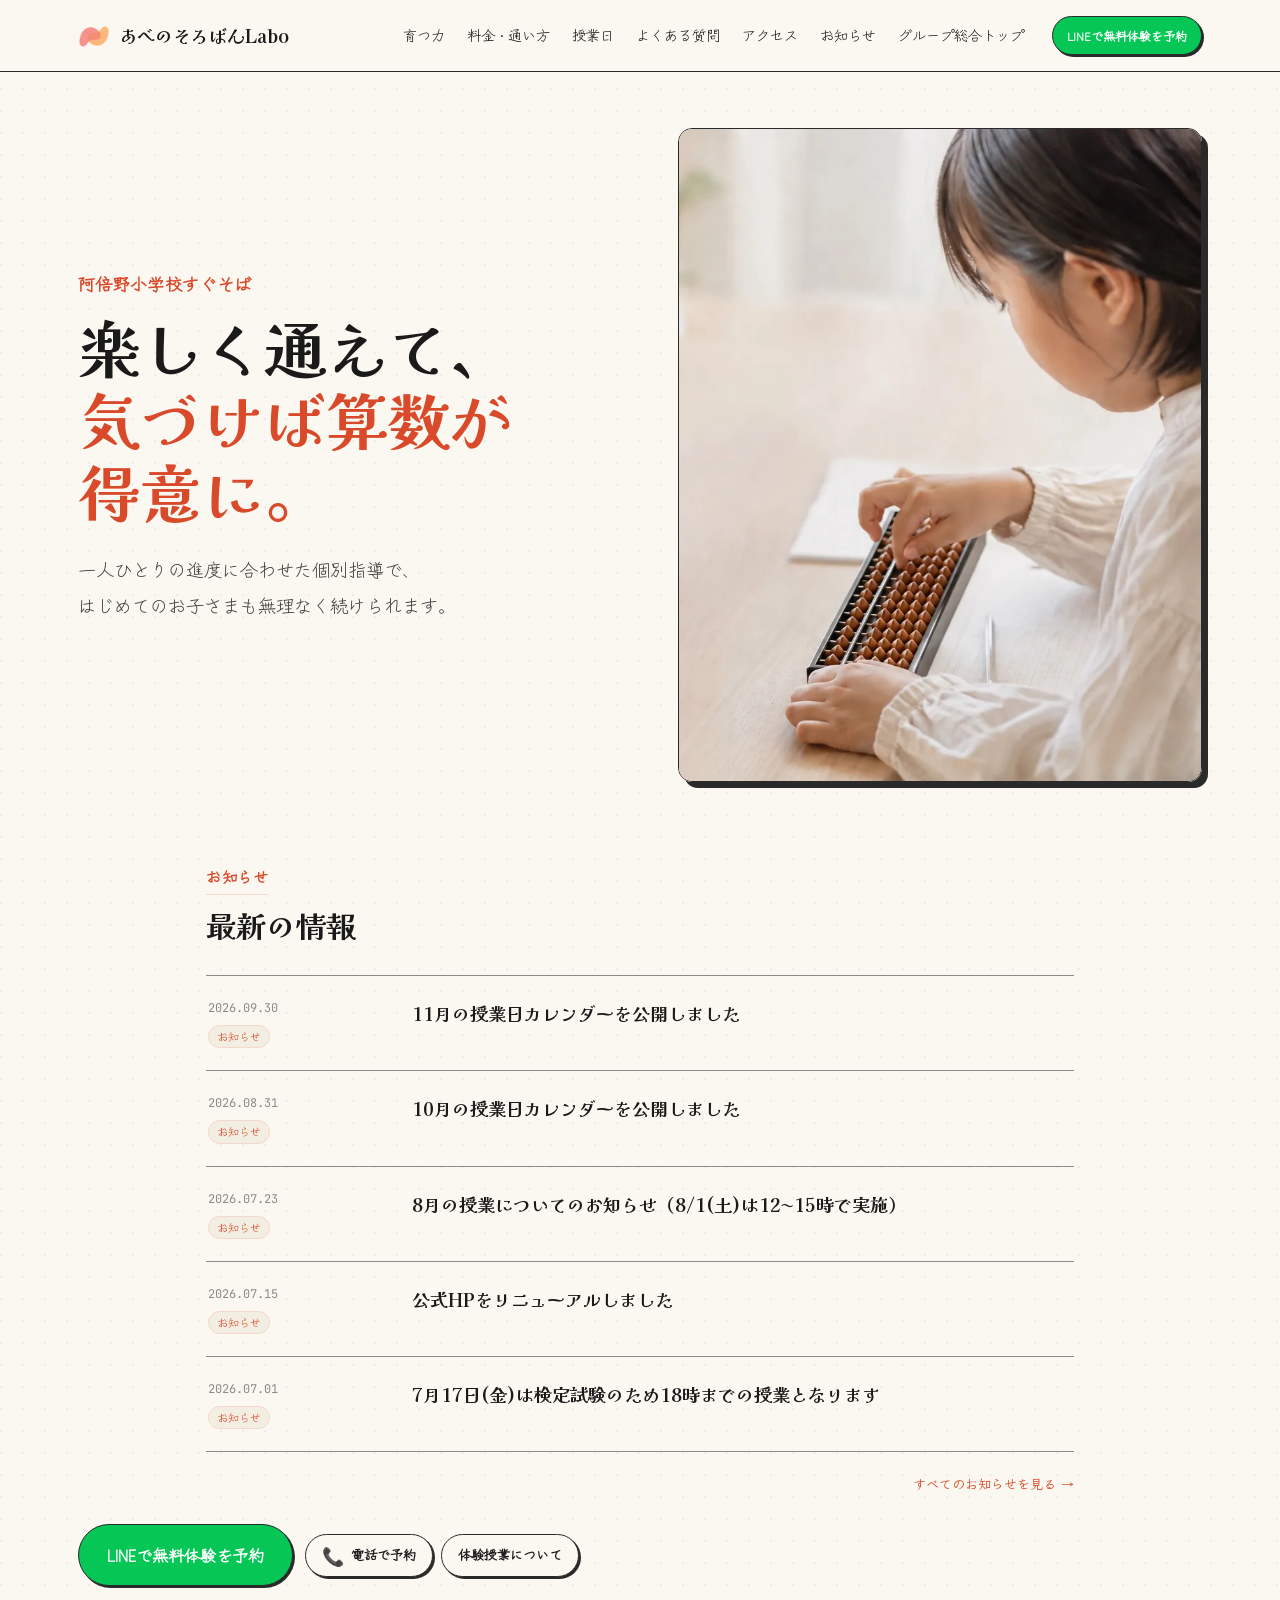
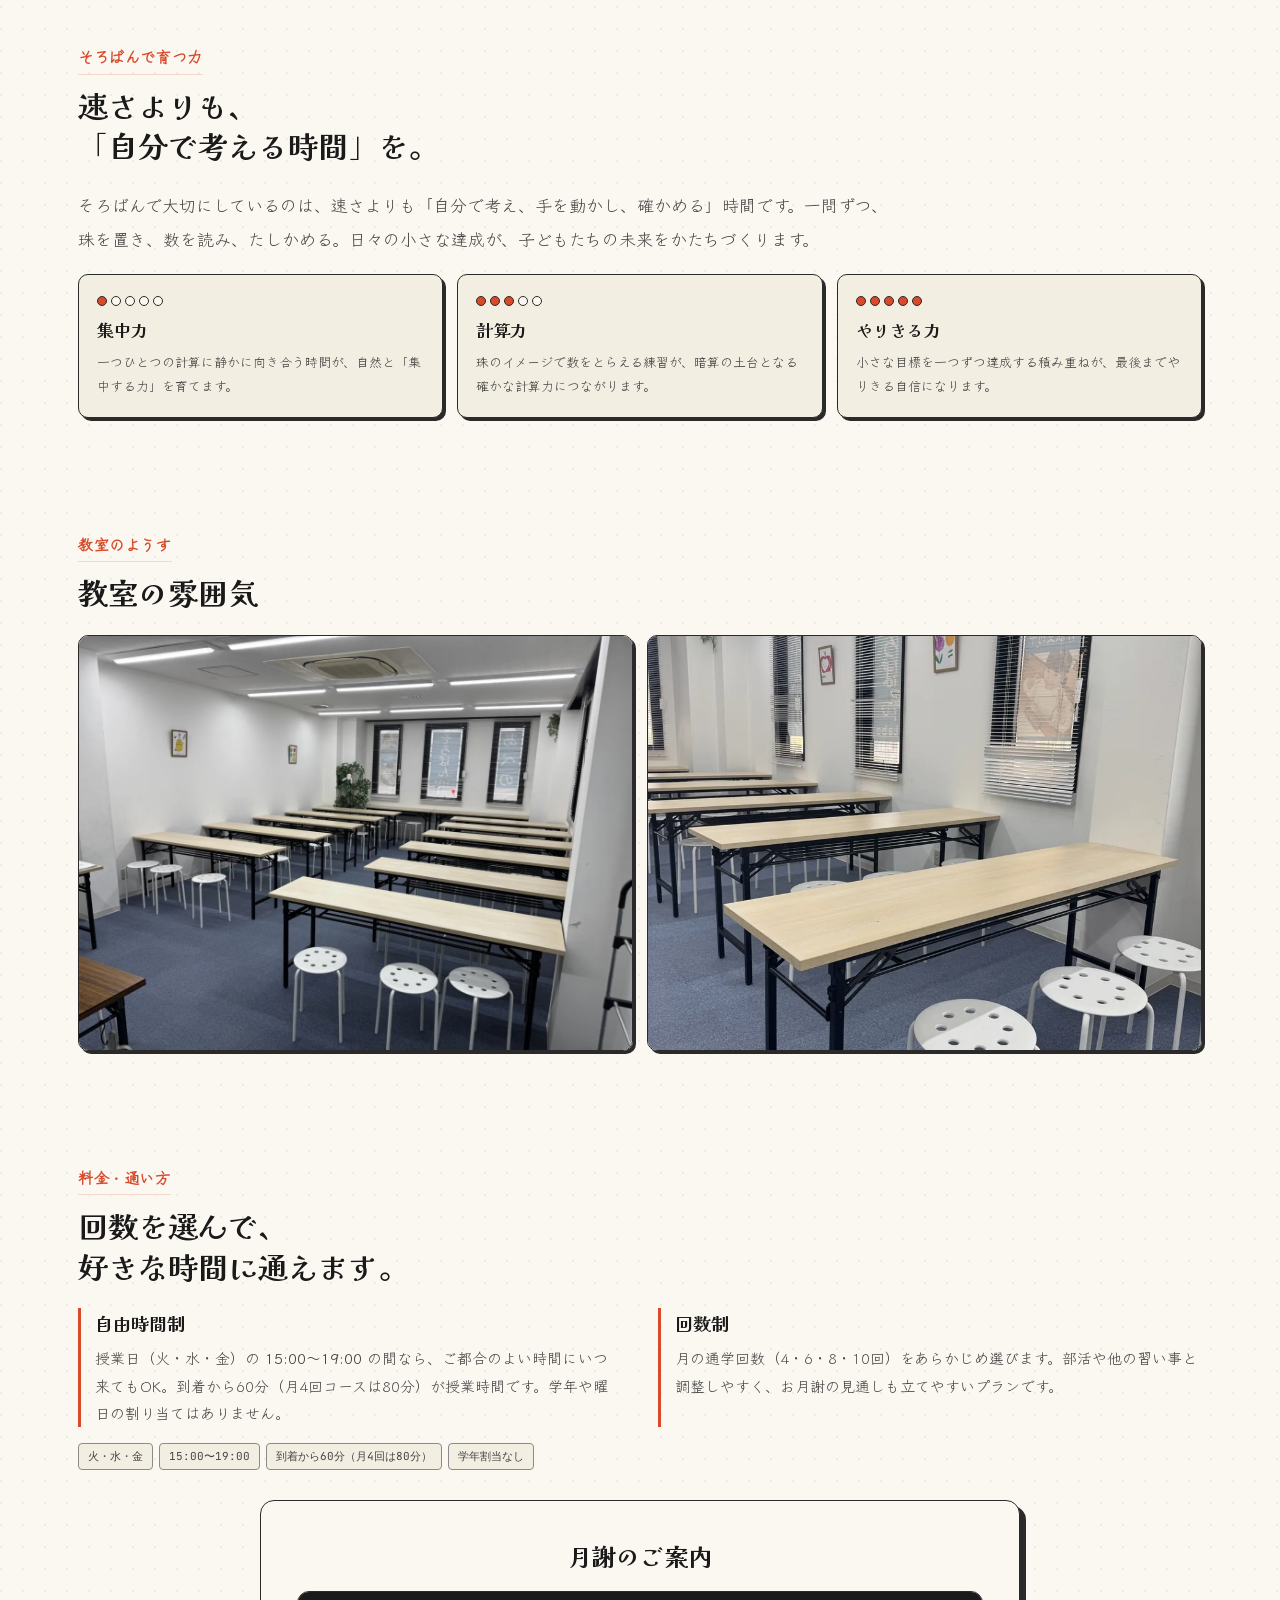
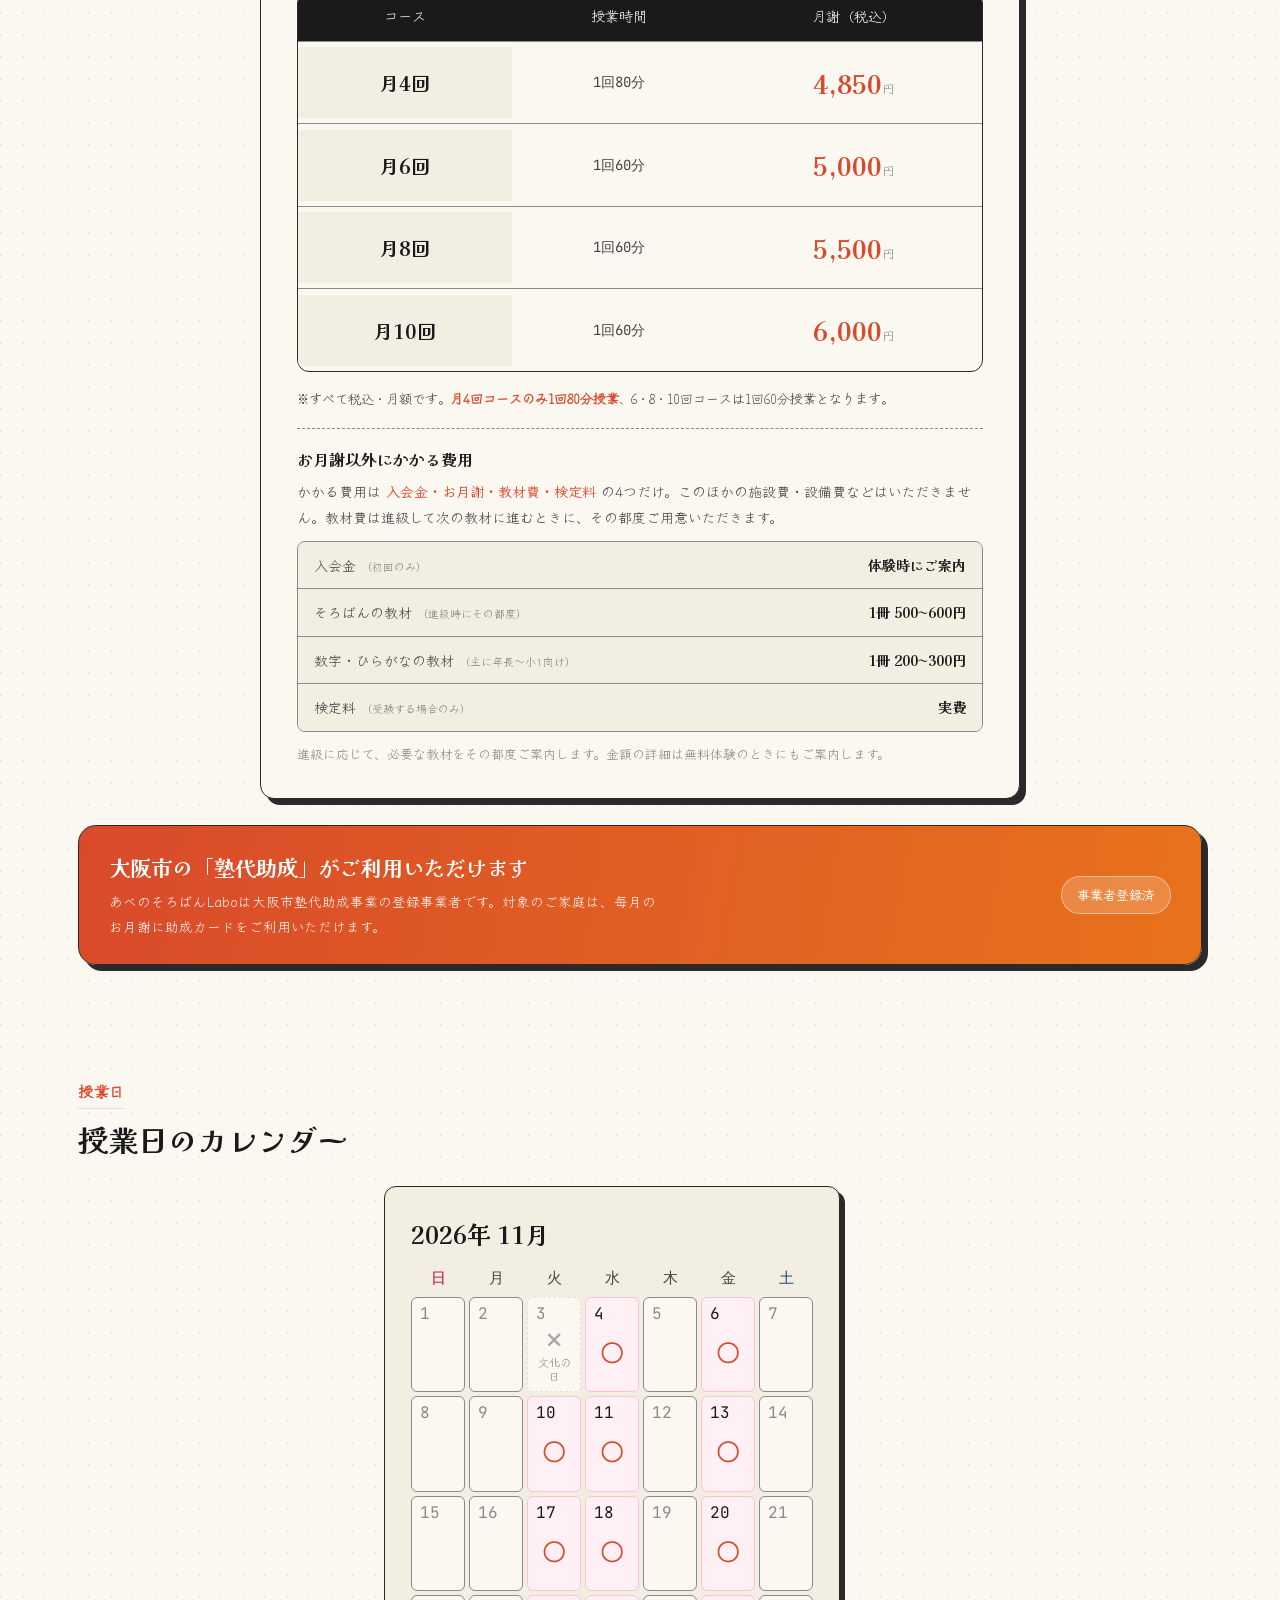
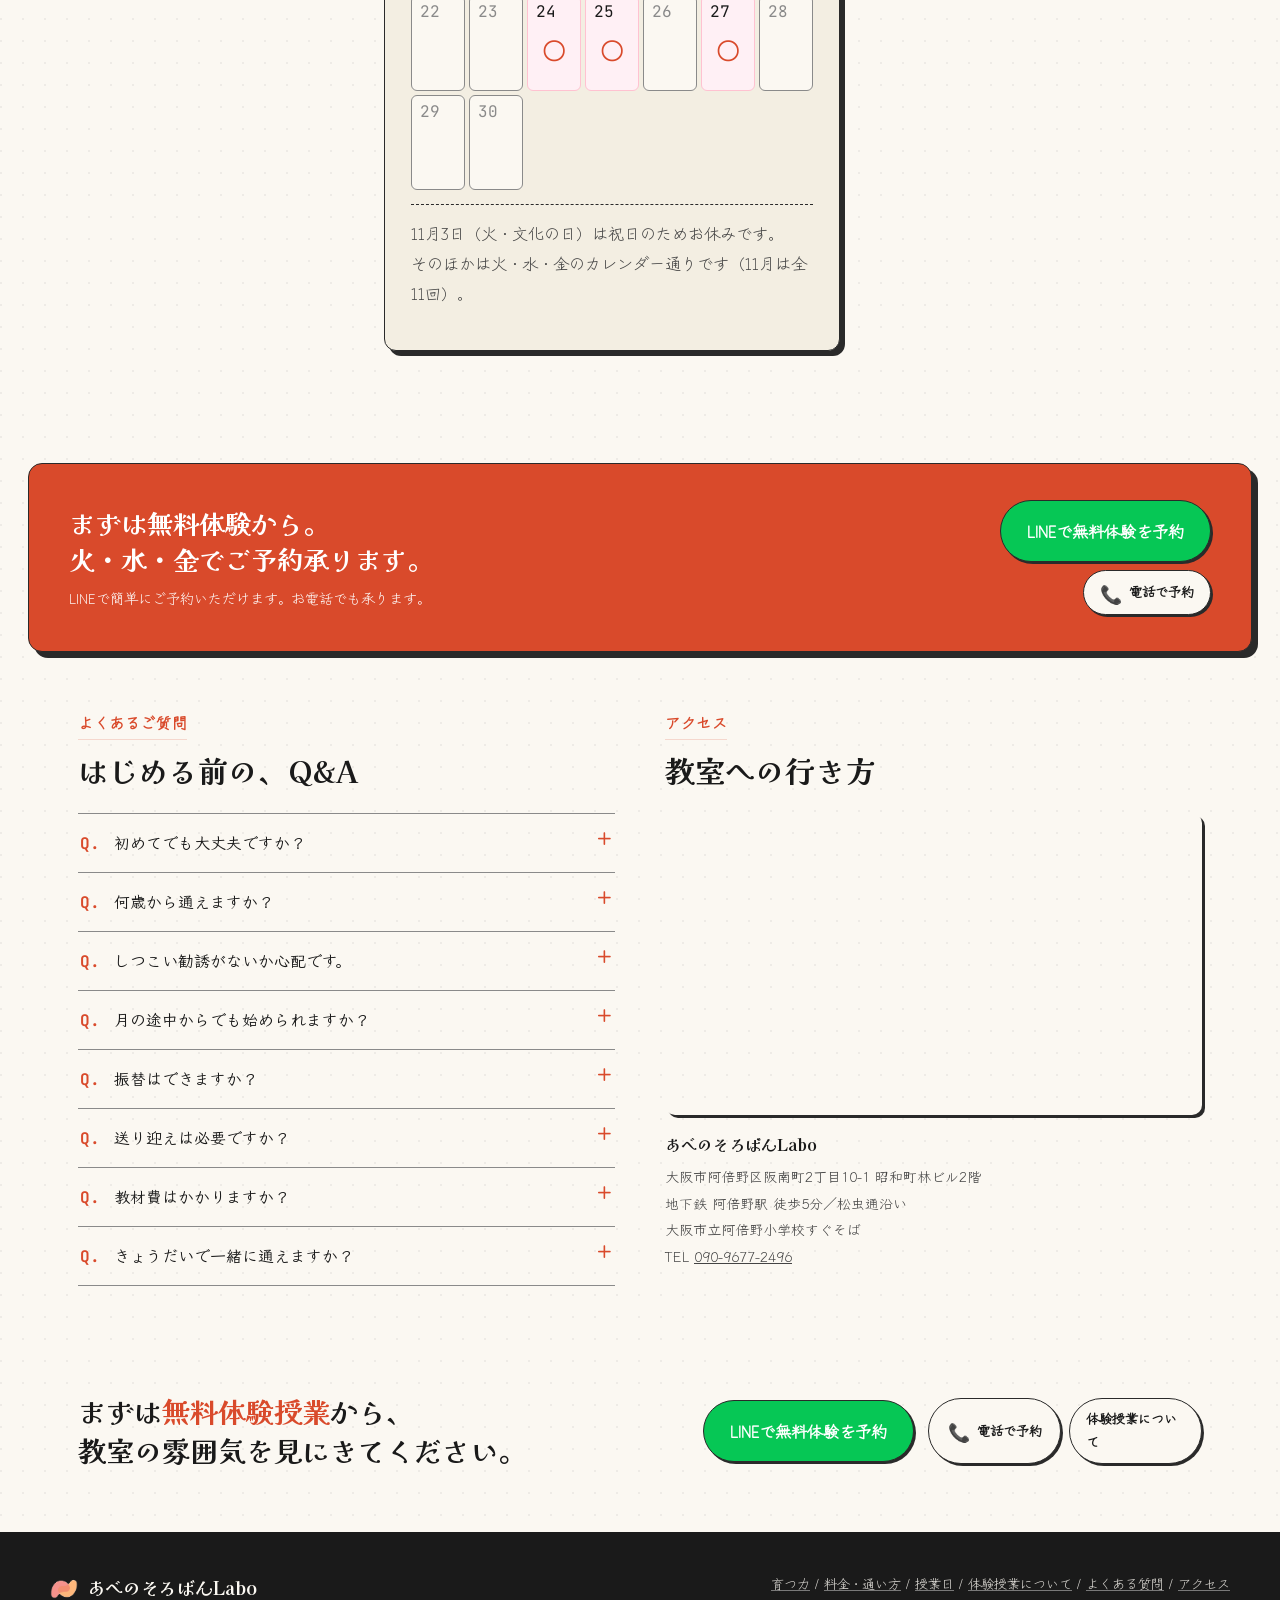
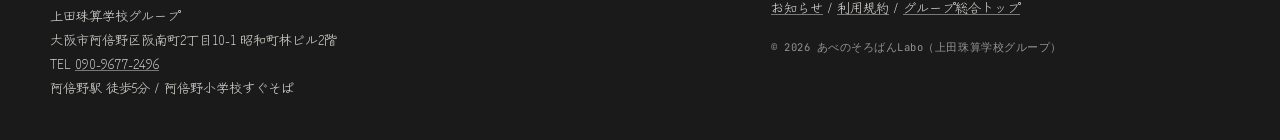
==== commit 9b41a3cd: "11月の授業日カレンダーを追加・お知らせ掲載 Co-Authored-By: Claude Opus 5.5 <noreply@anthropic.com>" ====
--- a/index.html
+++ b/index.html
@@ -243,6 +243,16 @@
       <div class="news-list" style="margin-top: 30px;">
         <article class="news-item">
           <div class="meta">
+            <time datetime="2026-09-30">2026.09.30</time>
+            <span class="cat">お知らせ</span>
+          </div>
+          <div>
+            <h3>11月の授業日カレンダーを公開しました</h3>
+          </div>
+        </article>
+
+        <article class="news-item">
+          <div class="meta">
             <time datetime="2026-08-31">2026.08.31</time>
             <span class="cat">お知らせ</span>
           </div>
@@ -610,7 +620,19 @@
           12: "スポーツの日",
           30: "5週目"
         },
-        note: "10月30日（金）は5週目のためお休みです。<br>そのほかは火・水・金のカレンダー通りです。"
+        note: "10月30日（金）は5週目のためお休みです。<br>そのほかは火・水・金のカレンダー通りです。",
+        // 11月1日以降は自動で非表示になる
+        hideAfter: "2026-11-01"
+      },
+      {
+        year: 2026,
+        month: 11,
+        closed: [3],
+        extraOn: [],
+        labels: {
+          3: "文化の日"
+        },
+        note: "11月3日（火・文化の日）は祝日のためお休みです。<br>そのほかは火・水・金のカレンダー通りです（11月は全11回）。"
       }
     ];
 
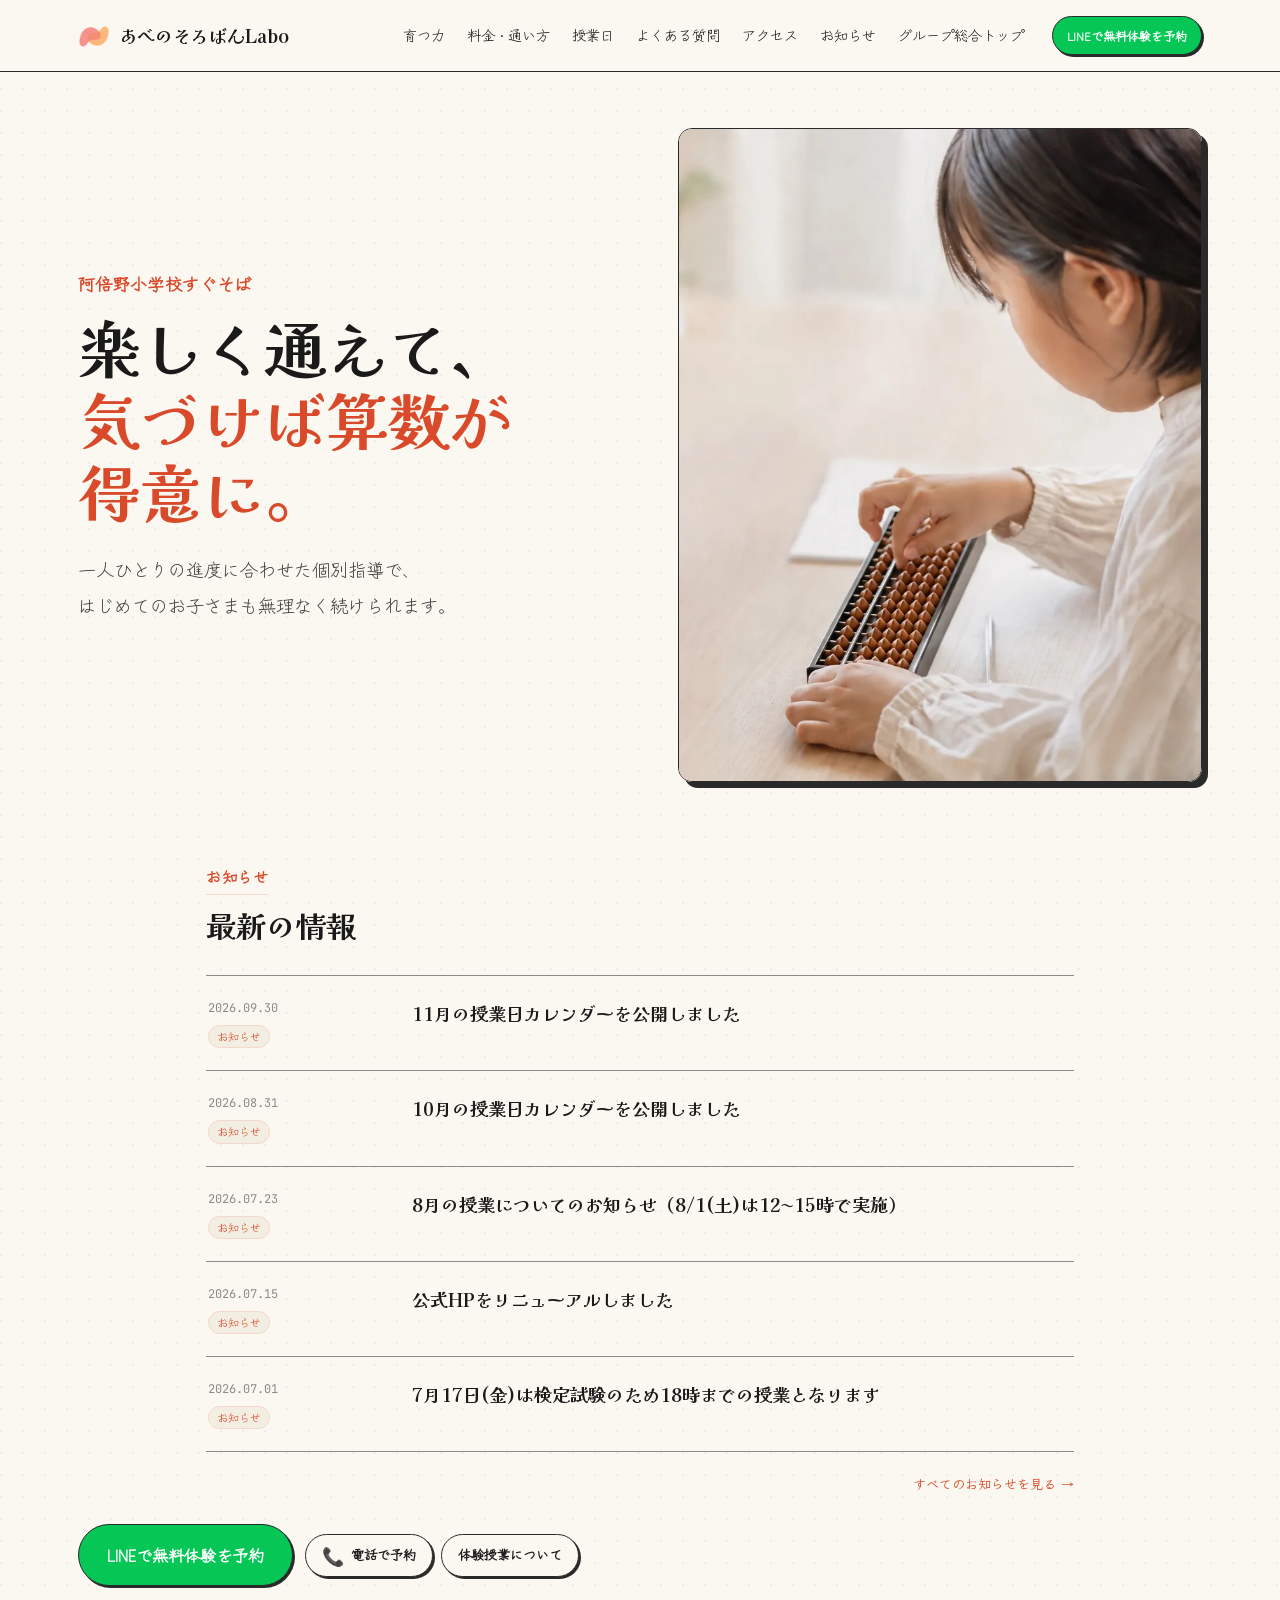
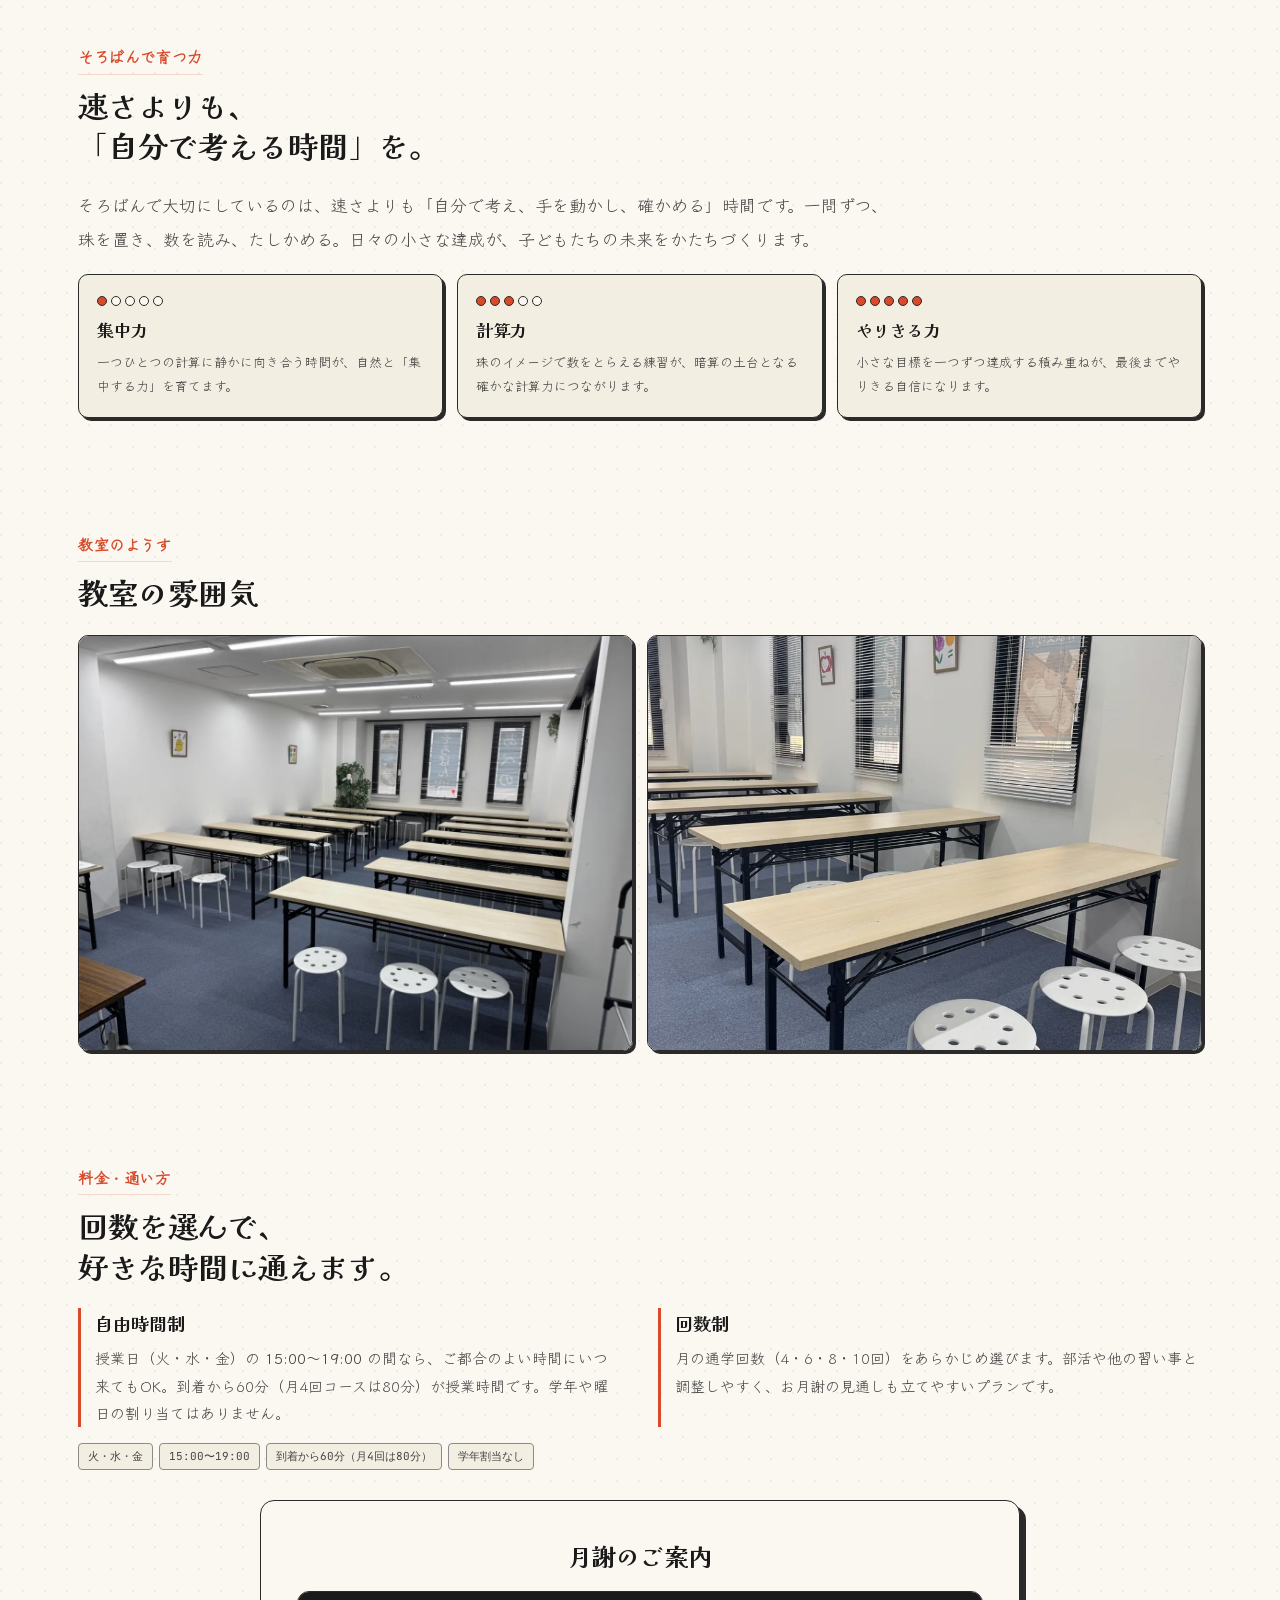
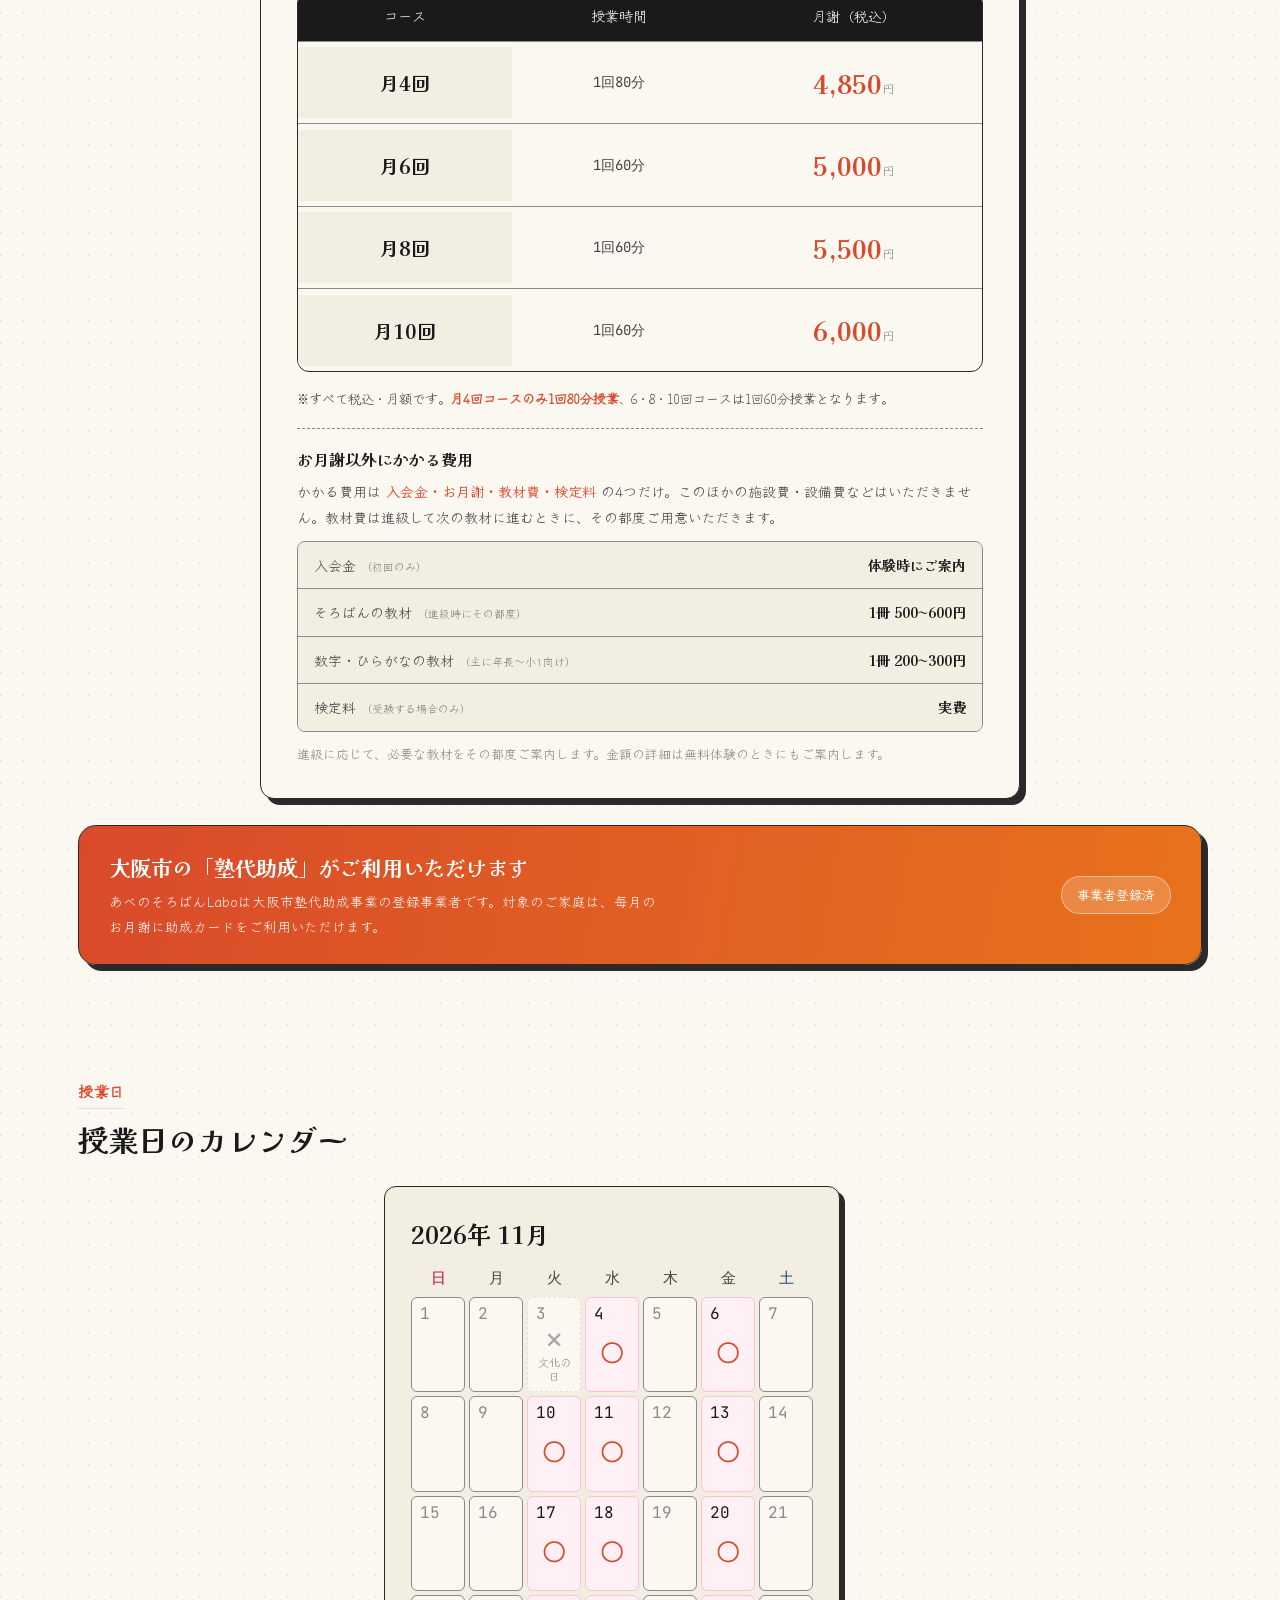
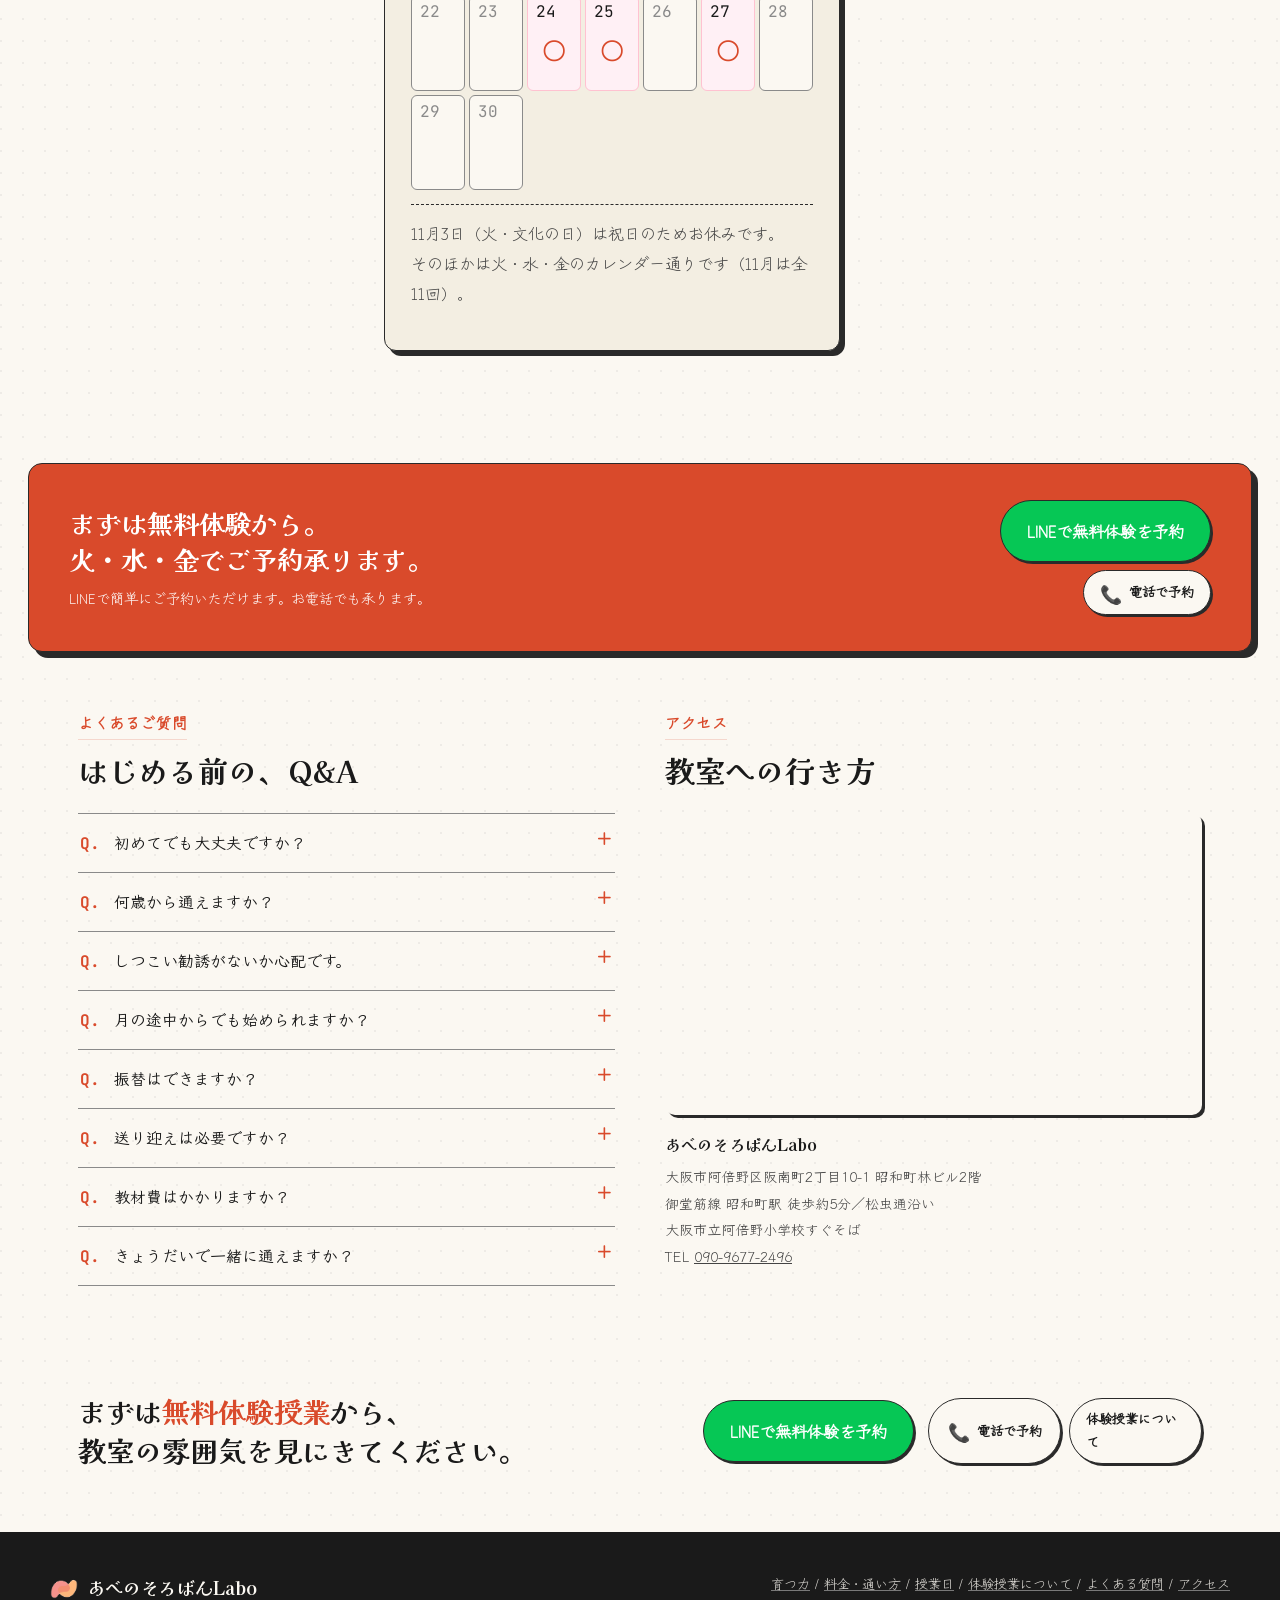
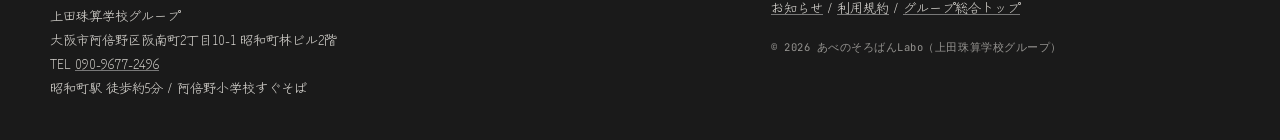
==== commit fc96710c: "最寄駅を昭和町駅(徒歩約5分)に修正、トップの説明文を比較情報優先に変更 Co-Authored-By: Claude Opus 5.5 <noreply@anthropic.com>" ====
--- a/index.html
+++ b/index.html
@@ -7,10 +7,10 @@
   <link rel="icon" type="image/png" href="images/abeno_favicon.png" />
   <link rel="apple-touch-icon" href="images/abeno_favicon.png" />
   <title>あべのそろばんLabo — 阿倍野小学校すぐそばのそろばん教室</title>
-  <meta name="description" content="楽しく通えて、気づけば算数が得意に。阿倍野小学校すぐそばのそろばん教室、あべのそろばんLabo。年中から小学生・中学生まで、お一人おひとりの進度に寄り添います。火・水・金 15:00〜19:00、大阪市塾代助成対象。" />
+  <meta name="description" content="阿倍野小学校すぐそば・御堂筋線 昭和町駅から徒歩約5分のそろばん教室。無料体験受付中、しつこい勧誘はありません。月謝4,850円〜（税込）、施設費なし。火・水・金15〜19時の好きな時間に通えます。年中さんから。大阪市塾代助成対象。" />
   <link rel="canonical" href="https://osaka-soroban.com/abeno/" />
   <meta property="og:title" content="あべのそろばんLabo" />
-  <meta property="og:description" content="楽しく通えて、気づけば算数が得意に。阿倍野小学校すぐそばのそろばん教室。年中〜中学生、大阪市塾代助成対象。" />
+  <meta property="og:description" content="阿倍野小学校すぐそば・昭和町駅徒歩約5分のそろばん教室。無料体験受付中、月謝4,850円〜。火・水・金15〜19時の好きな時間に通えます。" />
   <meta property="og:image" content="https://osaka-soroban.com/abeno/images/hero.jpg" />
   <meta property="og:url" content="https://osaka-soroban.com/abeno/" />
   <meta property="og:type" content="website" />
@@ -44,7 +44,11 @@
     "@type": ["EducationalOrganization", "LocalBusiness"],
     "@id": "https://osaka-soroban.com/abeno/#organization",
     "name": "あべのそろばんLabo",
-    "alternateName": "あべの そろばん Labo",
+    "alternateName": ["あべの そろばん Labo", "あべのそろばんラボ", "あべのそろばん", "阿倍野そろばんLabo"],
+    "sameAs": [
+      "https://maps.google.com/?cid=5781189784783761616",
+      "https://lin.ee/6mEq6KBG"
+    ],
     "description": "大阪市阿倍野区のそろばん教室。阿倍野小学校すぐそば、松虫通沿い。年中から小学生・中学生まで、お一人おひとりの進度に寄り添います。大阪市塾代助成対象。",
     "url": "https://osaka-soroban.com/abeno/",
     "telephone": "+81-90-9677-2496",
@@ -497,7 +501,7 @@
         <div class="access-info">
           <b>あべのそろばんLabo</b>
           大阪市阿倍野区阪南町2丁目10-1 昭和町林ビル2階<br>
-          地下鉄 阿倍野駅 徒歩5分／松虫通沿い<br>
+          御堂筋線 昭和町駅 徒歩約5分／松虫通沿い<br>
           大阪市立阿倍野小学校すぐそば<br>
           TEL <a href="tel:090-9677-2496">090-9677-2496</a>
         </div>
@@ -531,7 +535,7 @@
           上田珠算学校グループ<br>
           大阪市阿倍野区阪南町2丁目10-1 昭和町林ビル2階<br>
           TEL <a href="tel:090-9677-2496">090-9677-2496</a><br>
-          阿倍野駅 徒歩5分 / 阿倍野小学校すぐそば
+          昭和町駅 徒歩約5分 / 阿倍野小学校すぐそば
         </div>
       </div>
       <div>
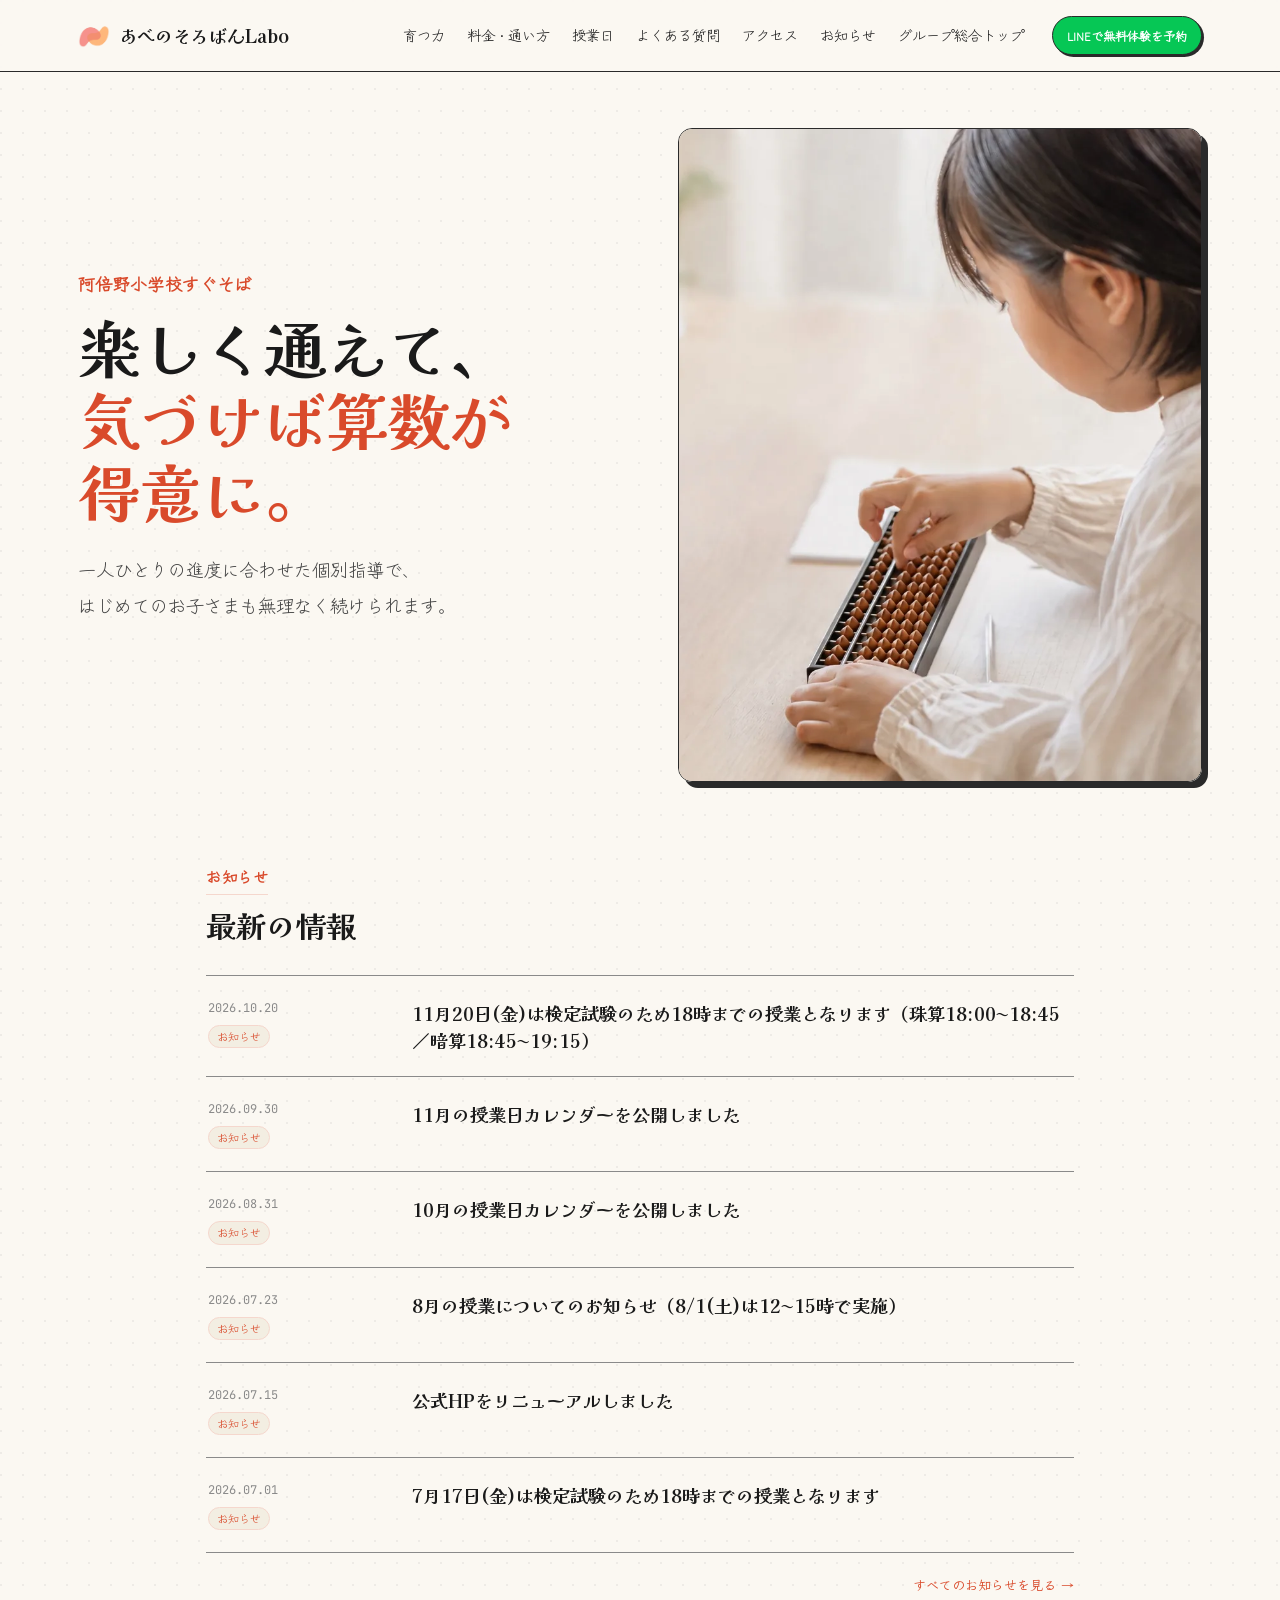
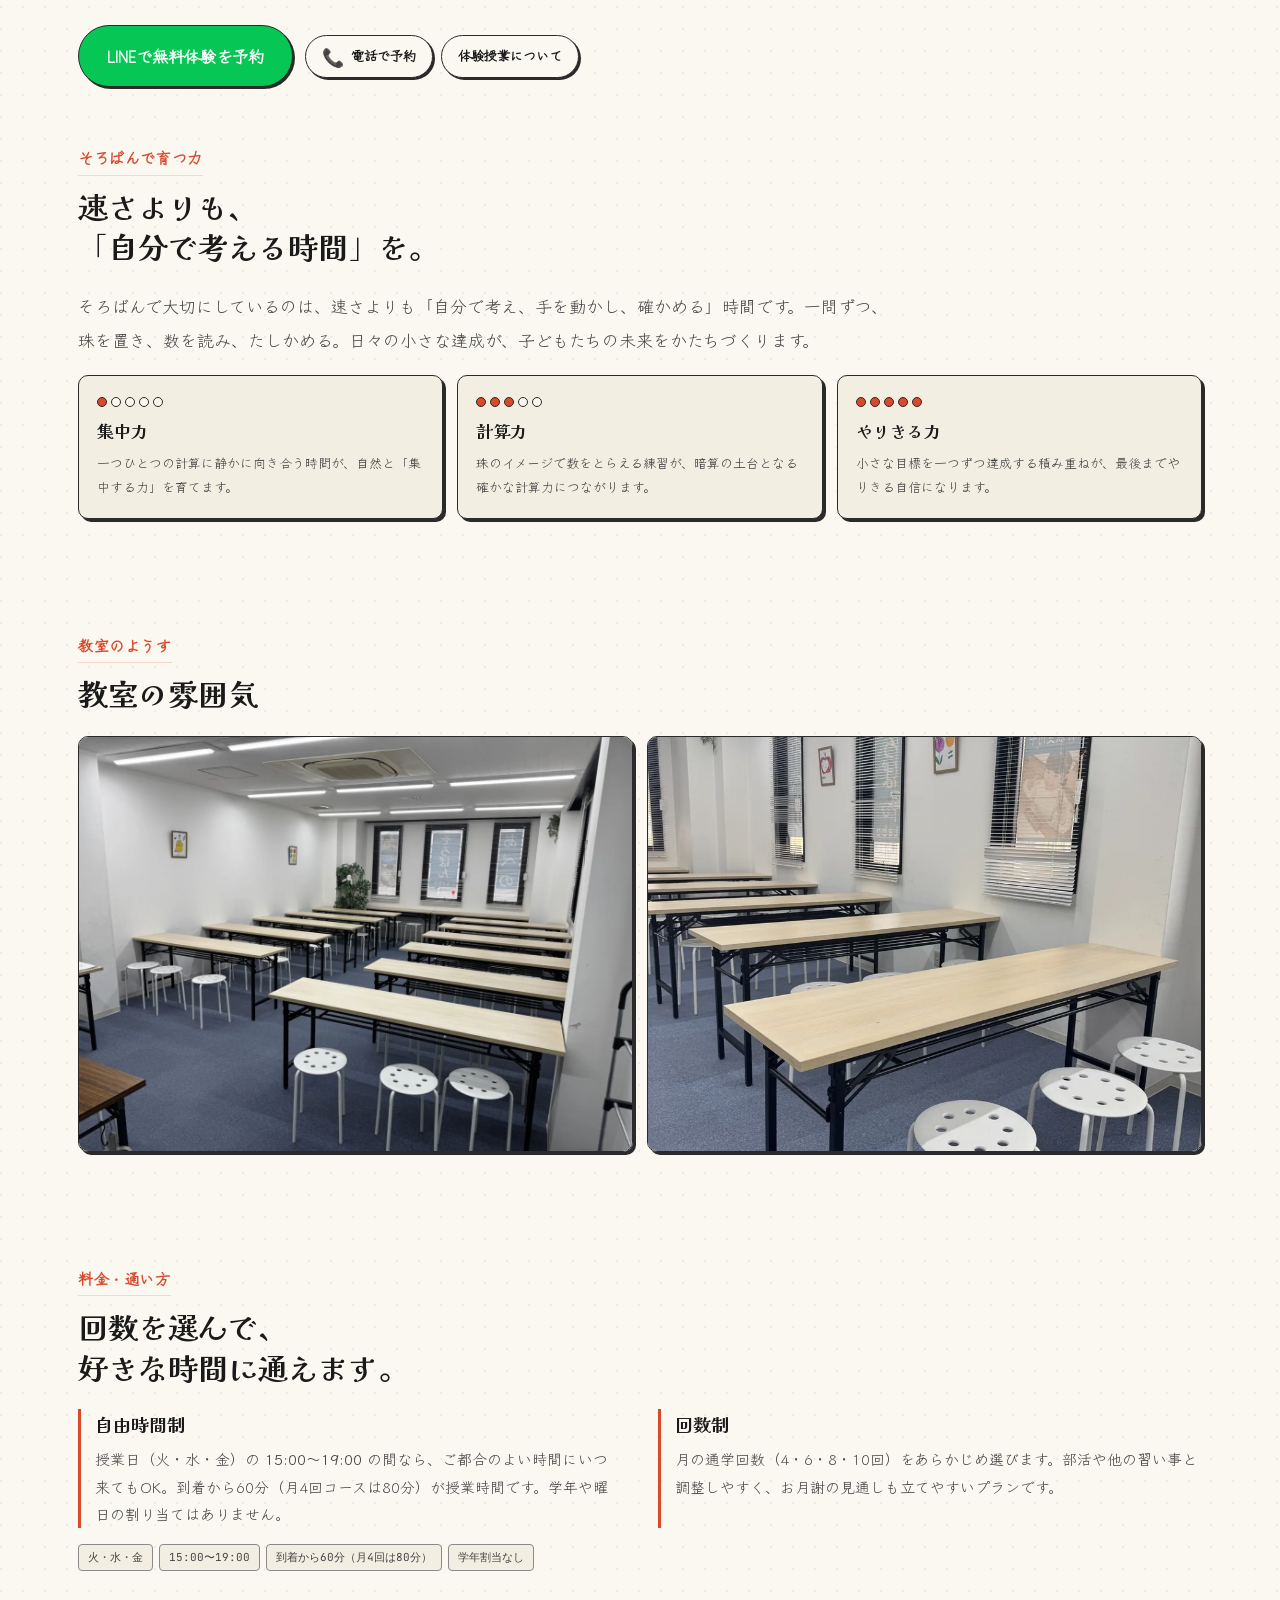
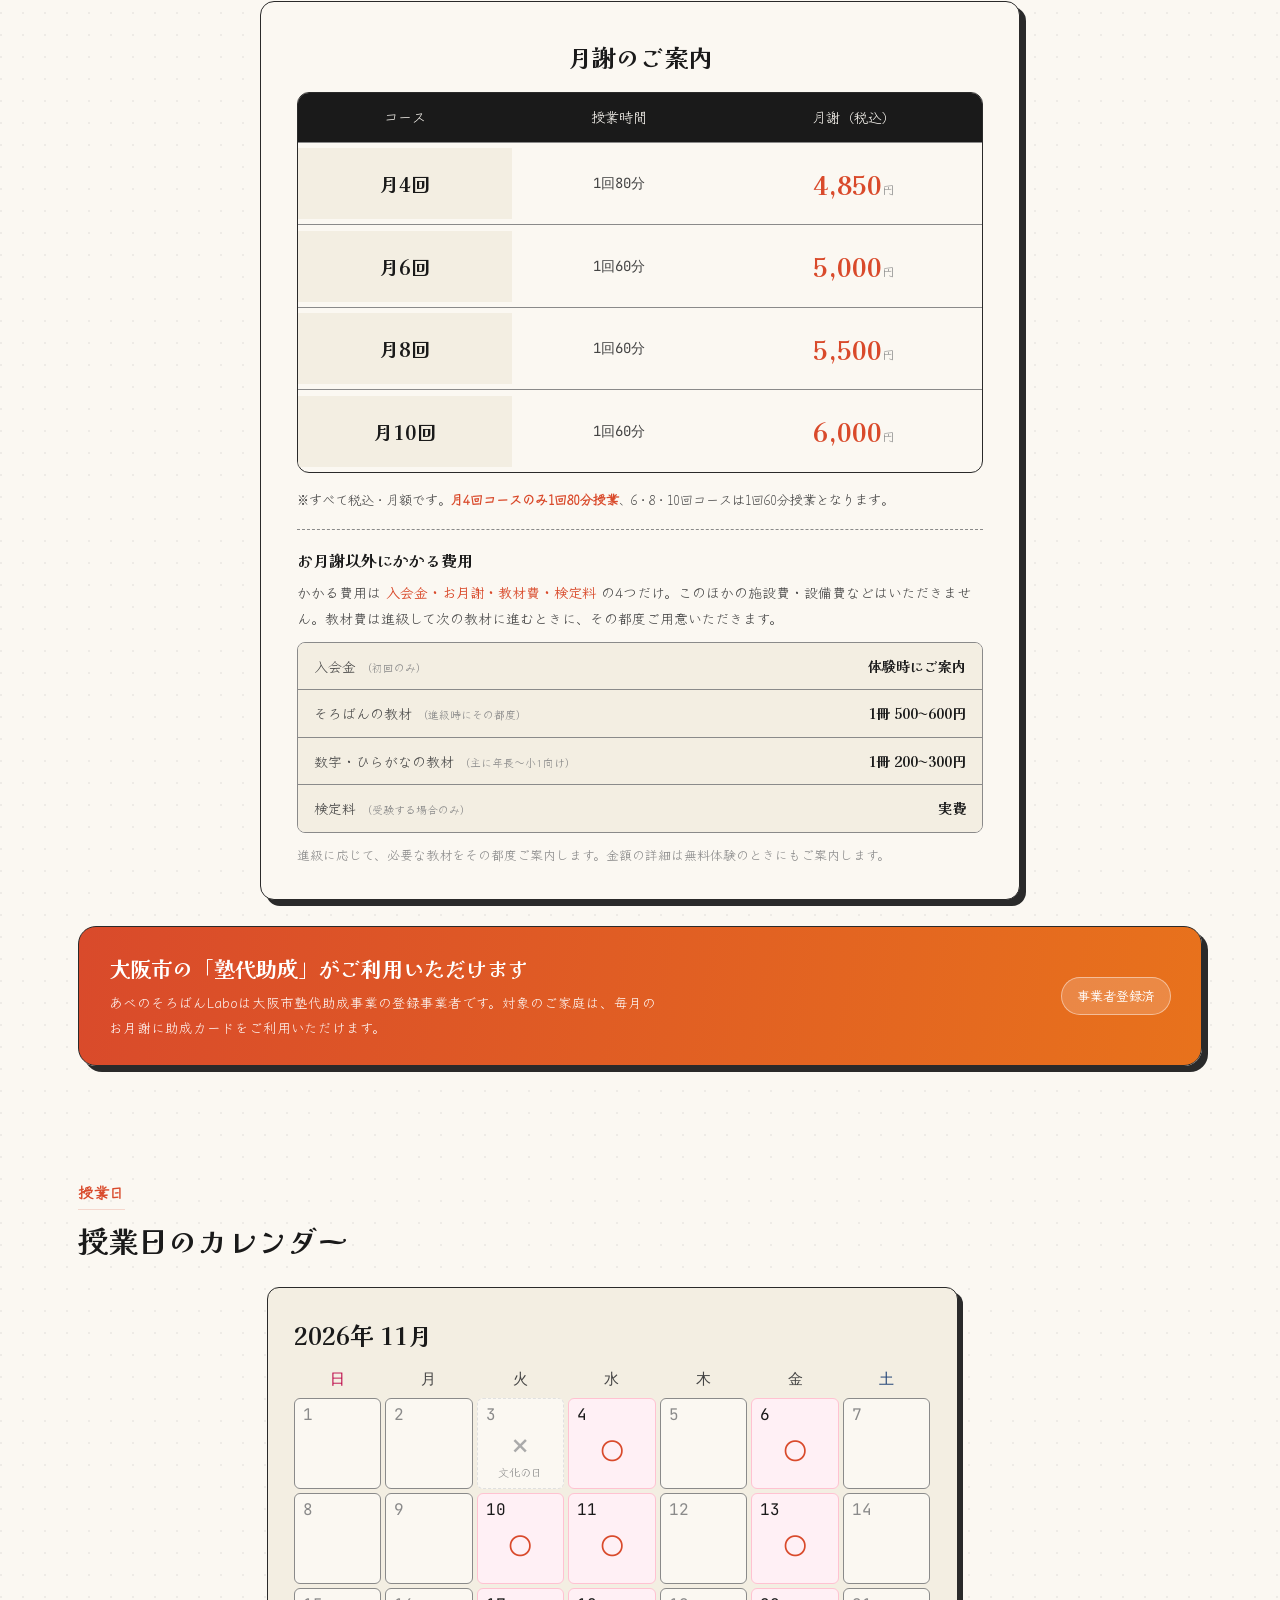
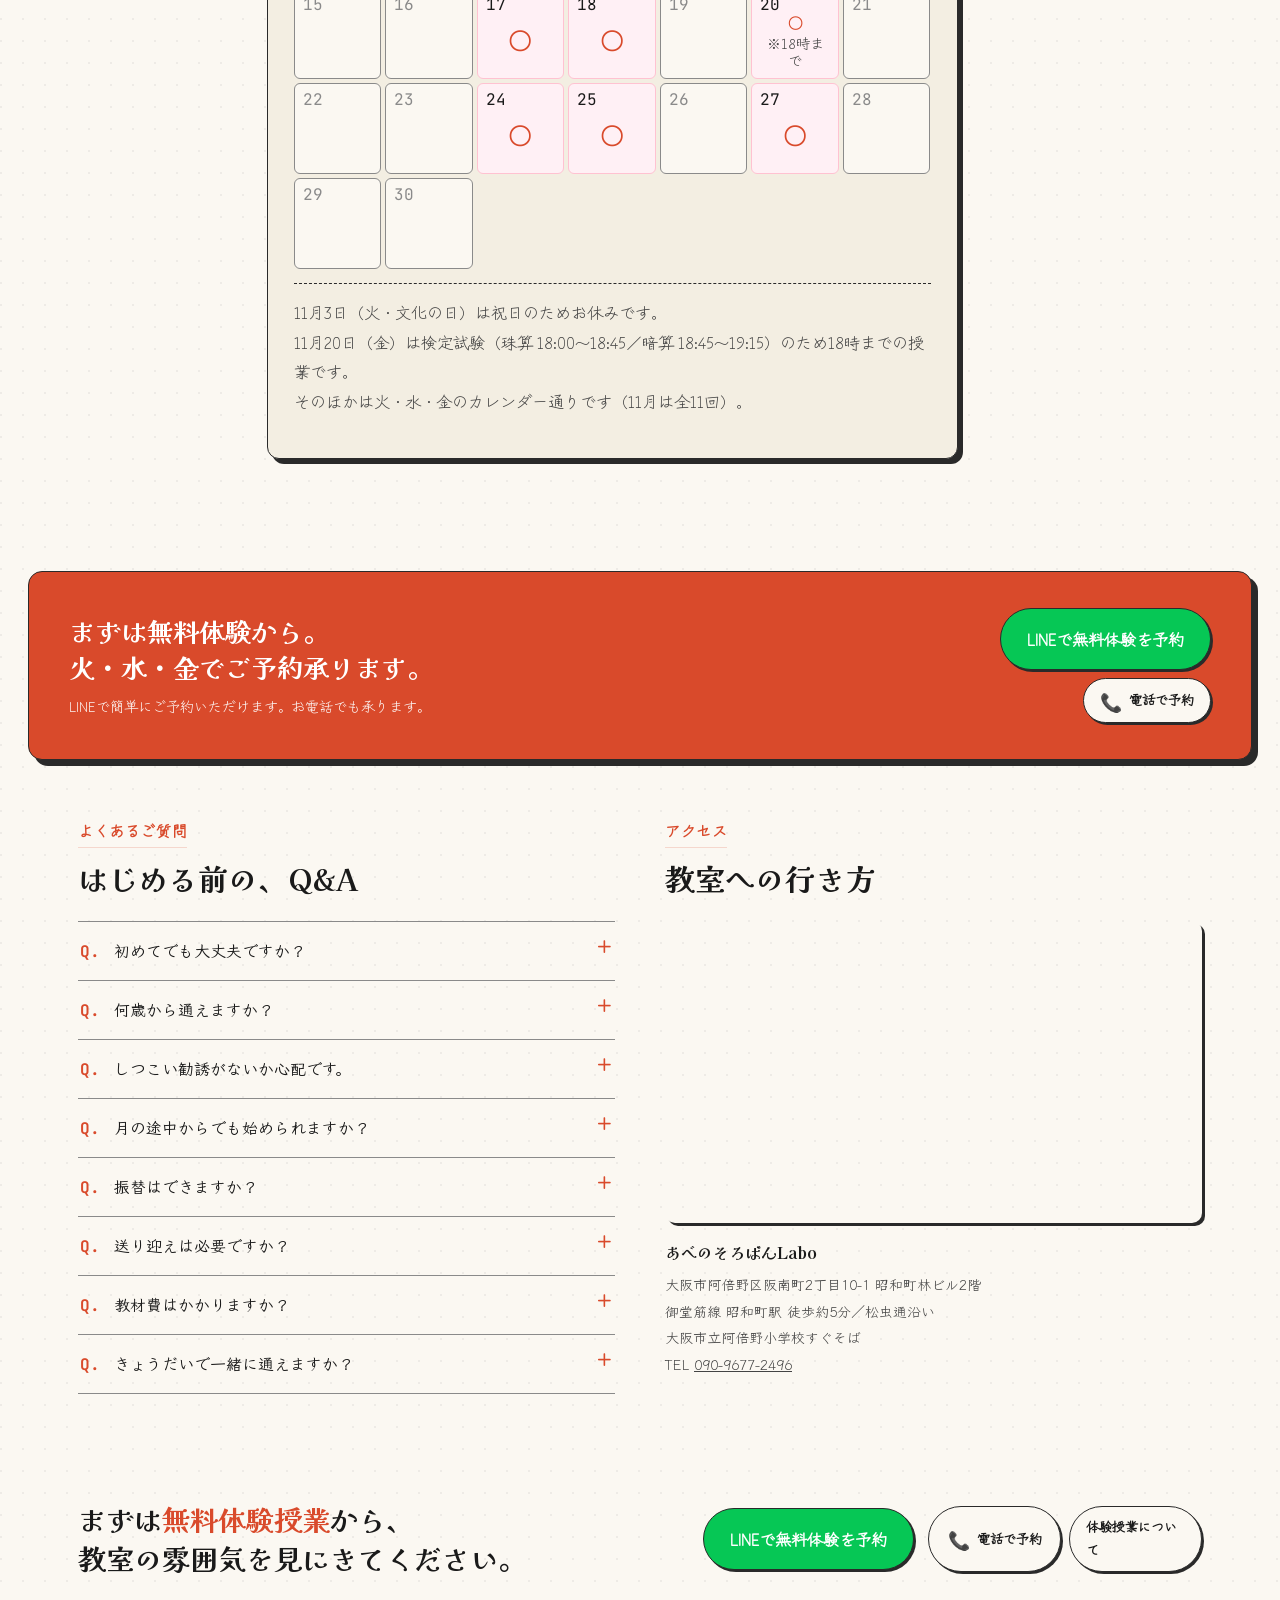
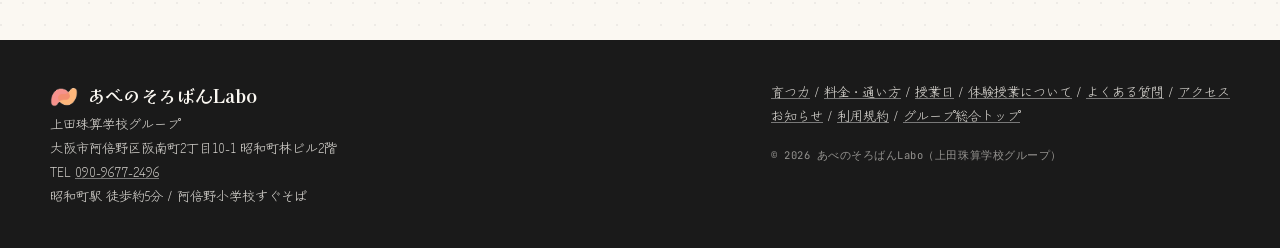
==== commit e58251ce: "11月20日(金)検定試験の授業時間短縮・お知らせを追加" ====
--- a/index.html
+++ b/index.html
@@ -247,6 +247,16 @@
       <div class="news-list" style="margin-top: 30px;">
         <article class="news-item">
           <div class="meta">
+            <time datetime="2026-10-20">2026.10.20</time>
+            <span class="cat">お知らせ</span>
+          </div>
+          <div>
+            <h3>11月20日(金)は検定試験のため18時までの授業となります（珠算18:00〜18:45／暗算18:45〜19:15）</h3>
+          </div>
+        </article>
+
+        <article class="news-item">
+          <div class="meta">
             <time datetime="2026-09-30">2026.09.30</time>
             <span class="cat">お知らせ</span>
           </div>
@@ -633,10 +643,12 @@
         month: 11,
         closed: [3],
         extraOn: [],
+        smallMark: [20],
         labels: {
-          3: "文化の日"
+          3: "文化の日",
+          20: "※18時まで"
         },
-        note: "11月3日（火・文化の日）は祝日のためお休みです。<br>そのほかは火・水・金のカレンダー通りです（11月は全11回）。"
+        note: "11月3日（火・文化の日）は祝日のためお休みです。<br>11月20日（金）は検定試験（珠算 18:00〜18:45／暗算 18:45〜19:15）のため18時までの授業です。<br>そのほかは火・水・金のカレンダー通りです（11月は全11回）。"
       }
     ];
 
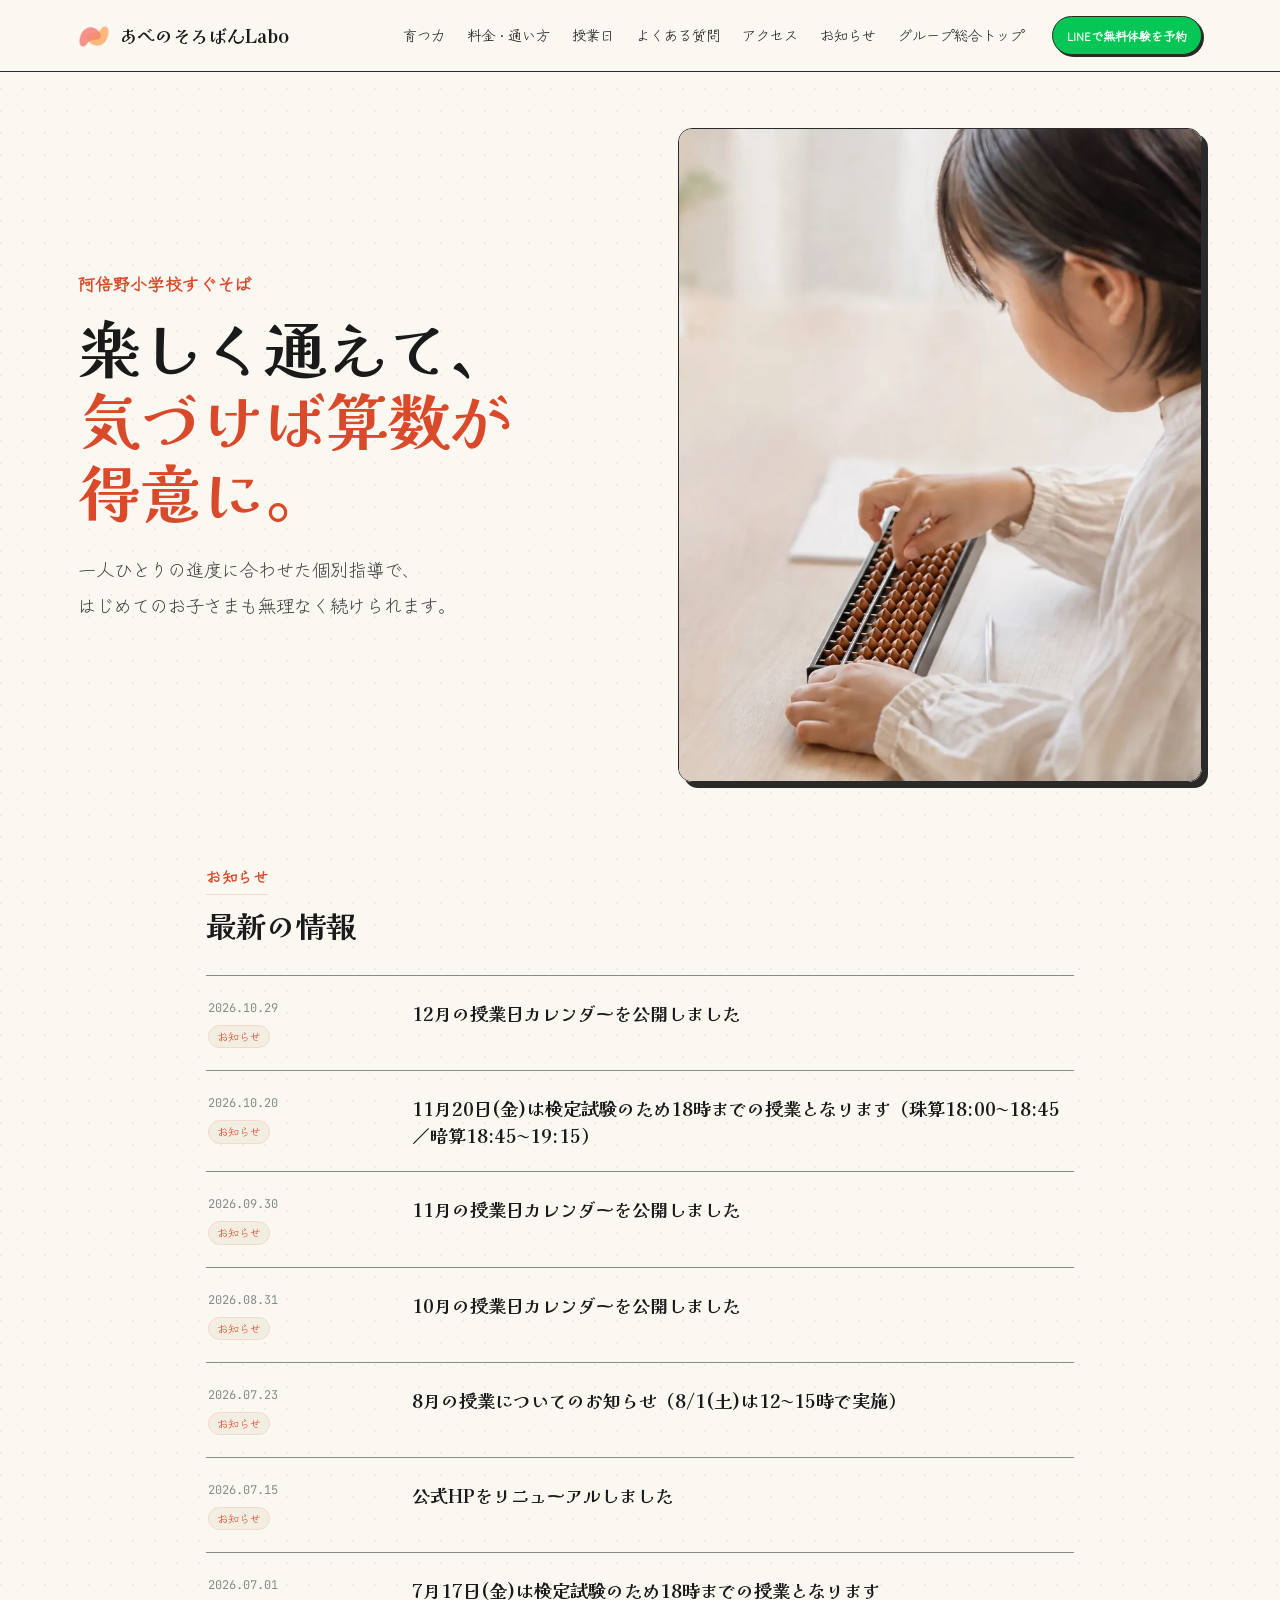
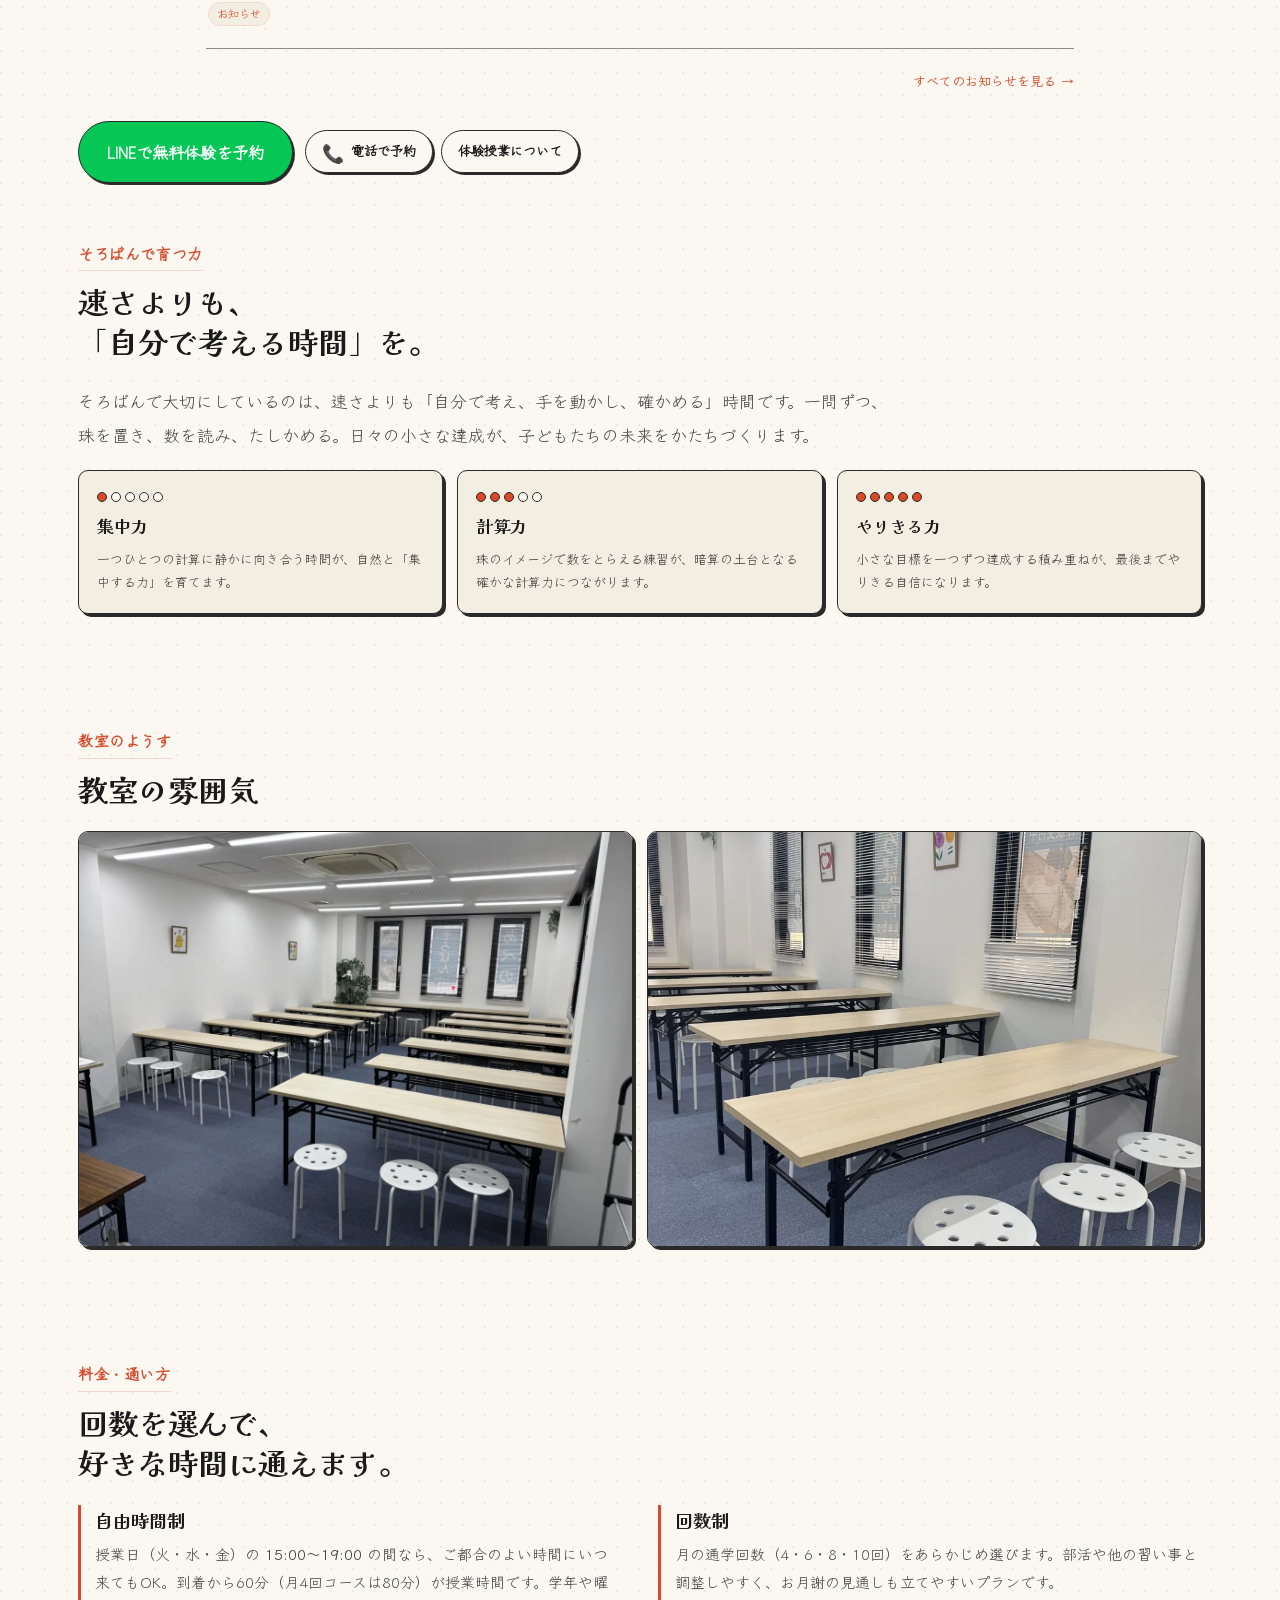
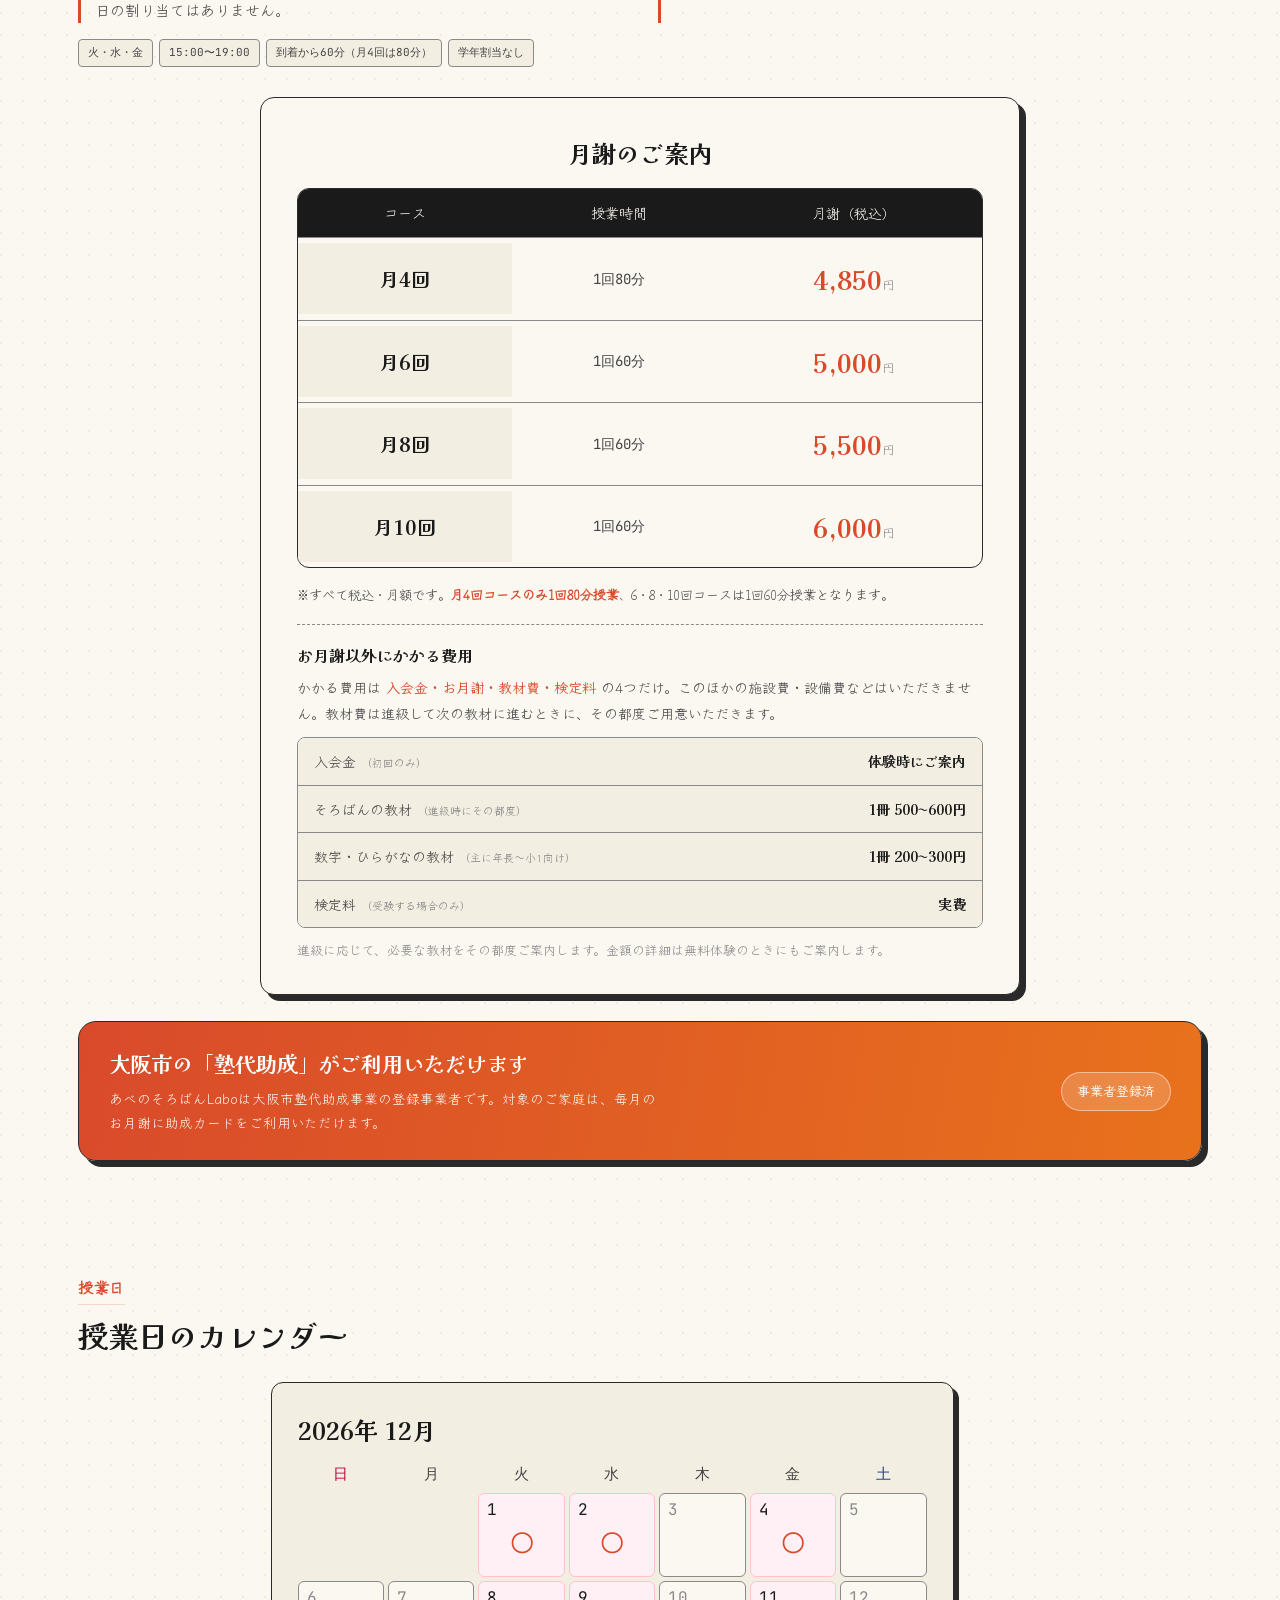
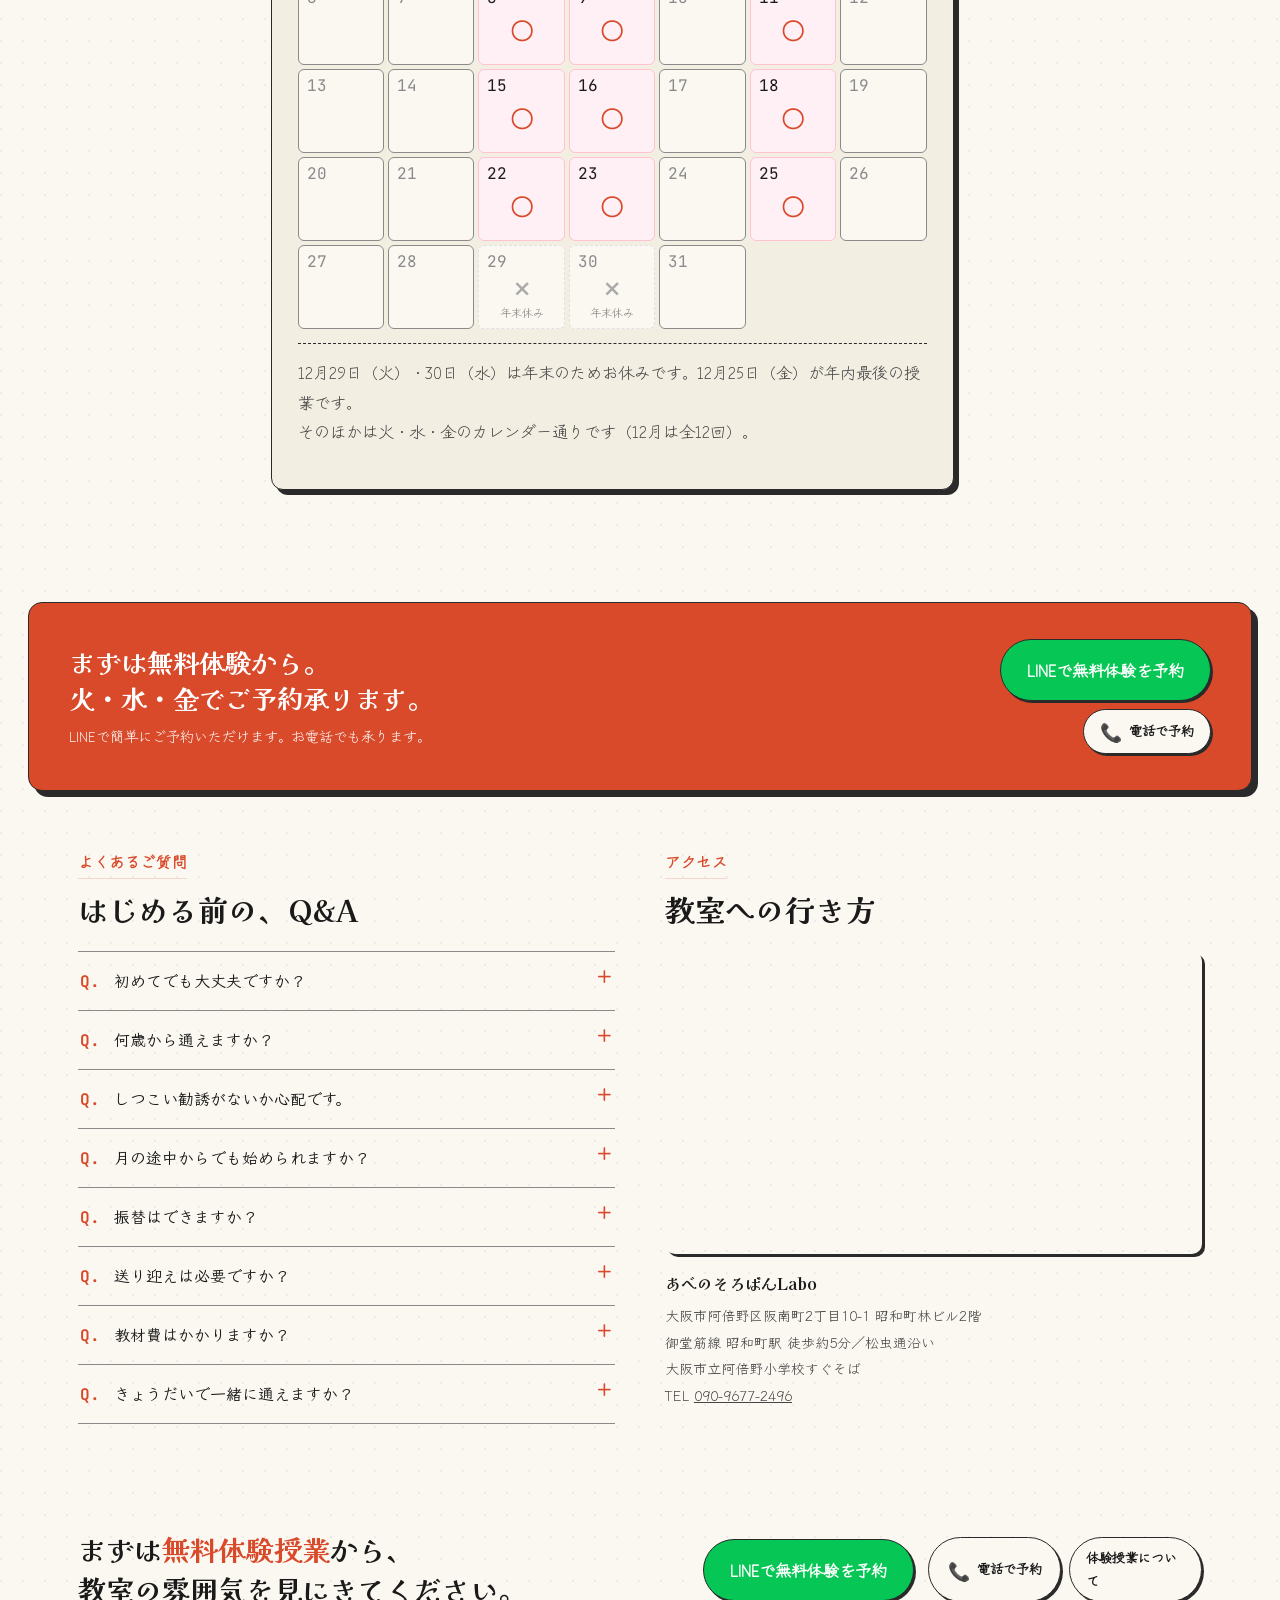
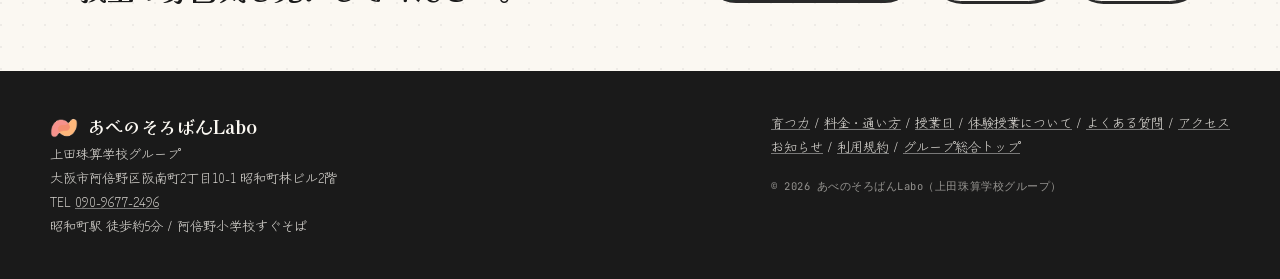
==== commit 1c32f6cf: "12月の授業日カレンダーを追加・お知らせ掲載" ====
--- a/index.html
+++ b/index.html
@@ -245,6 +245,16 @@
       <h2 class="section-title">最新の情報</h2>
       
       <div class="news-list" style="margin-top: 30px;">
+        <article class="news-item">
+          <div class="meta">
+            <time datetime="2026-10-29">2026.10.29</time>
+            <span class="cat">お知らせ</span>
+          </div>
+          <div>
+            <h3>12月の授業日カレンダーを公開しました</h3>
+          </div>
+        </article>
+
         <article class="news-item">
           <div class="meta">
             <time datetime="2026-10-20">2026.10.20</time>
@@ -648,7 +658,20 @@
           3: "文化の日",
           20: "※18時まで"
         },
-        note: "11月3日（火・文化の日）は祝日のためお休みです。<br>11月20日（金）は検定試験（珠算 18:00〜18:45／暗算 18:45〜19:15）のため18時までの授業です。<br>そのほかは火・水・金のカレンダー通りです（11月は全11回）。"
+        note: "11月3日（火・文化の日）は祝日のためお休みです。<br>11月20日（金）は検定試験（珠算 18:00〜18:45／暗算 18:45〜19:15）のため18時までの授業です。<br>そのほかは火・水・金のカレンダー通りです（11月は全11回）。",
+        // 12月1日以降は自動で非表示になる
+        hideAfter: "2026-12-01"
+      },
+      {
+        year: 2026,
+        month: 12,
+        closed: [29, 30],
+        extraOn: [],
+        labels: {
+          29: "年末休み",
+          30: "年末休み"
+        },
+        note: "12月29日（火）・30日（水）は年末のためお休みです。12月25日（金）が年内最後の授業です。<br>そのほかは火・水・金のカレンダー通りです（12月は全12回）。"
       }
     ];
 
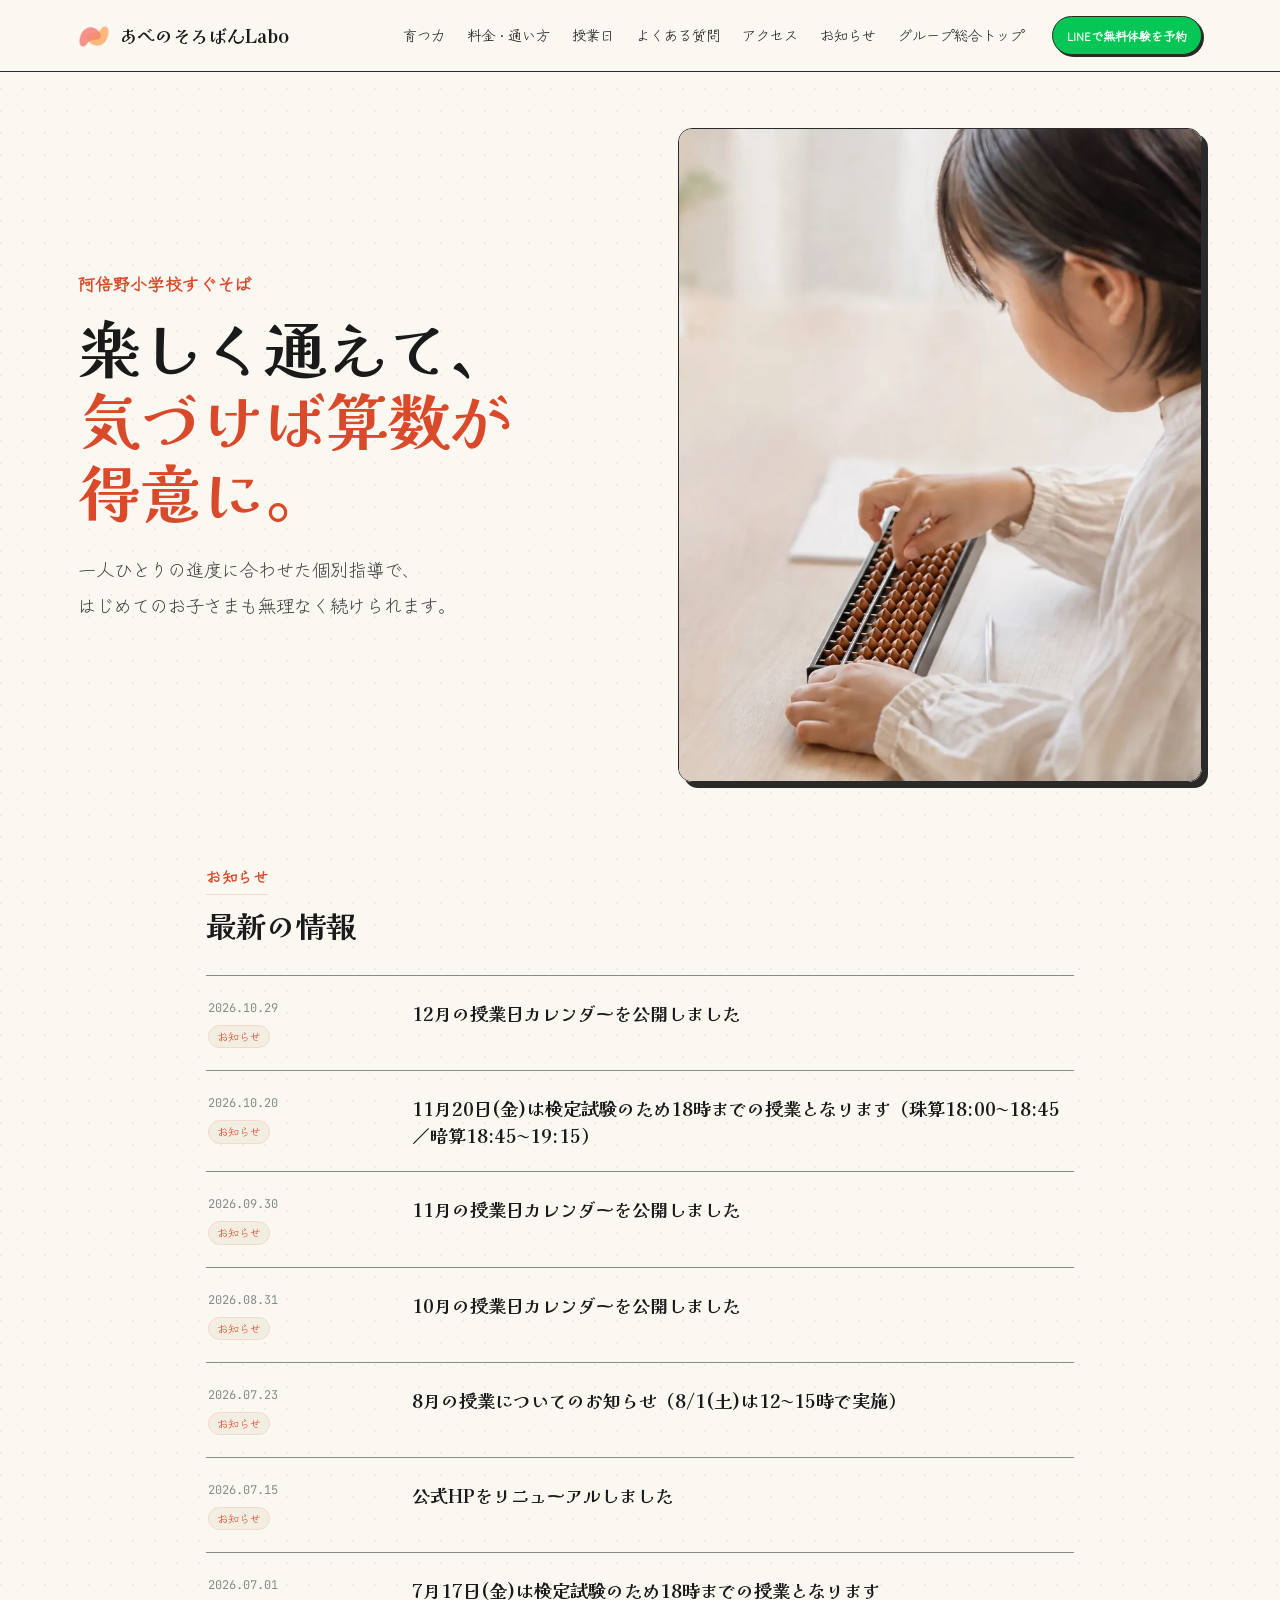
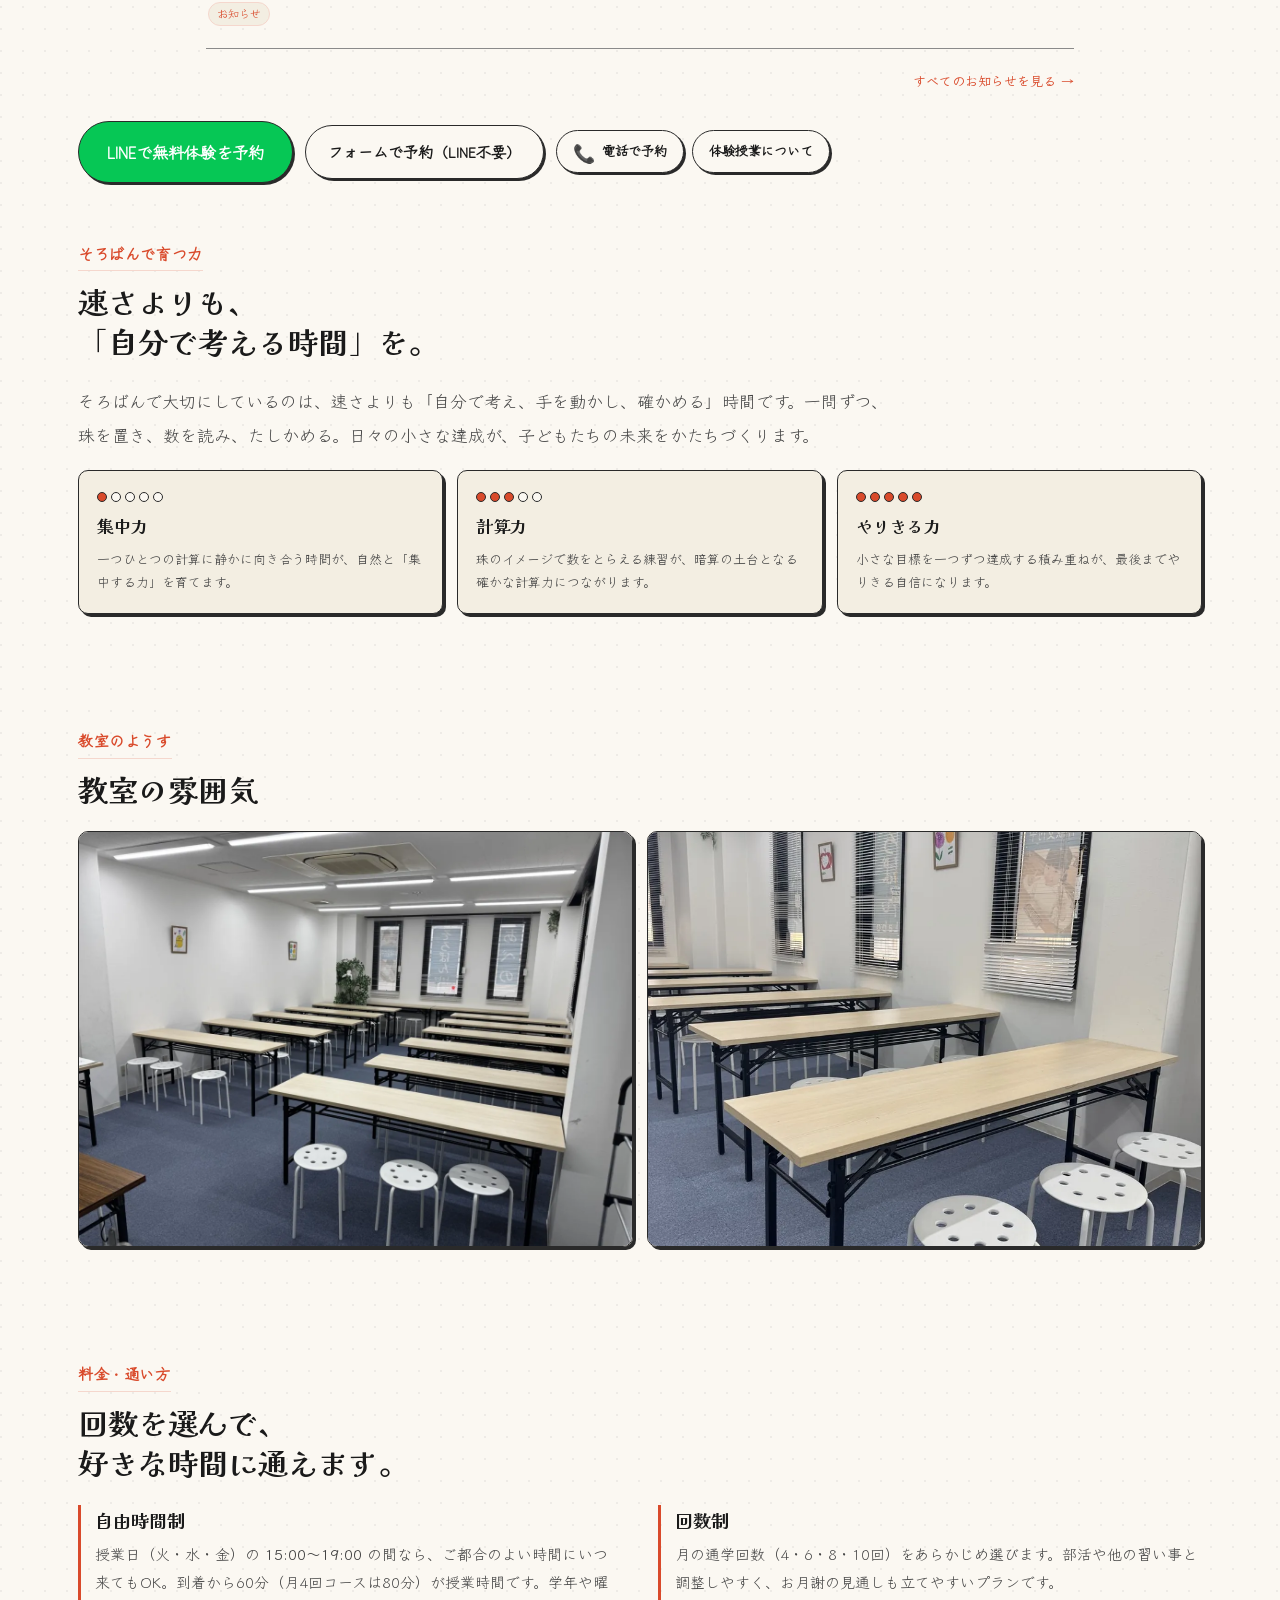
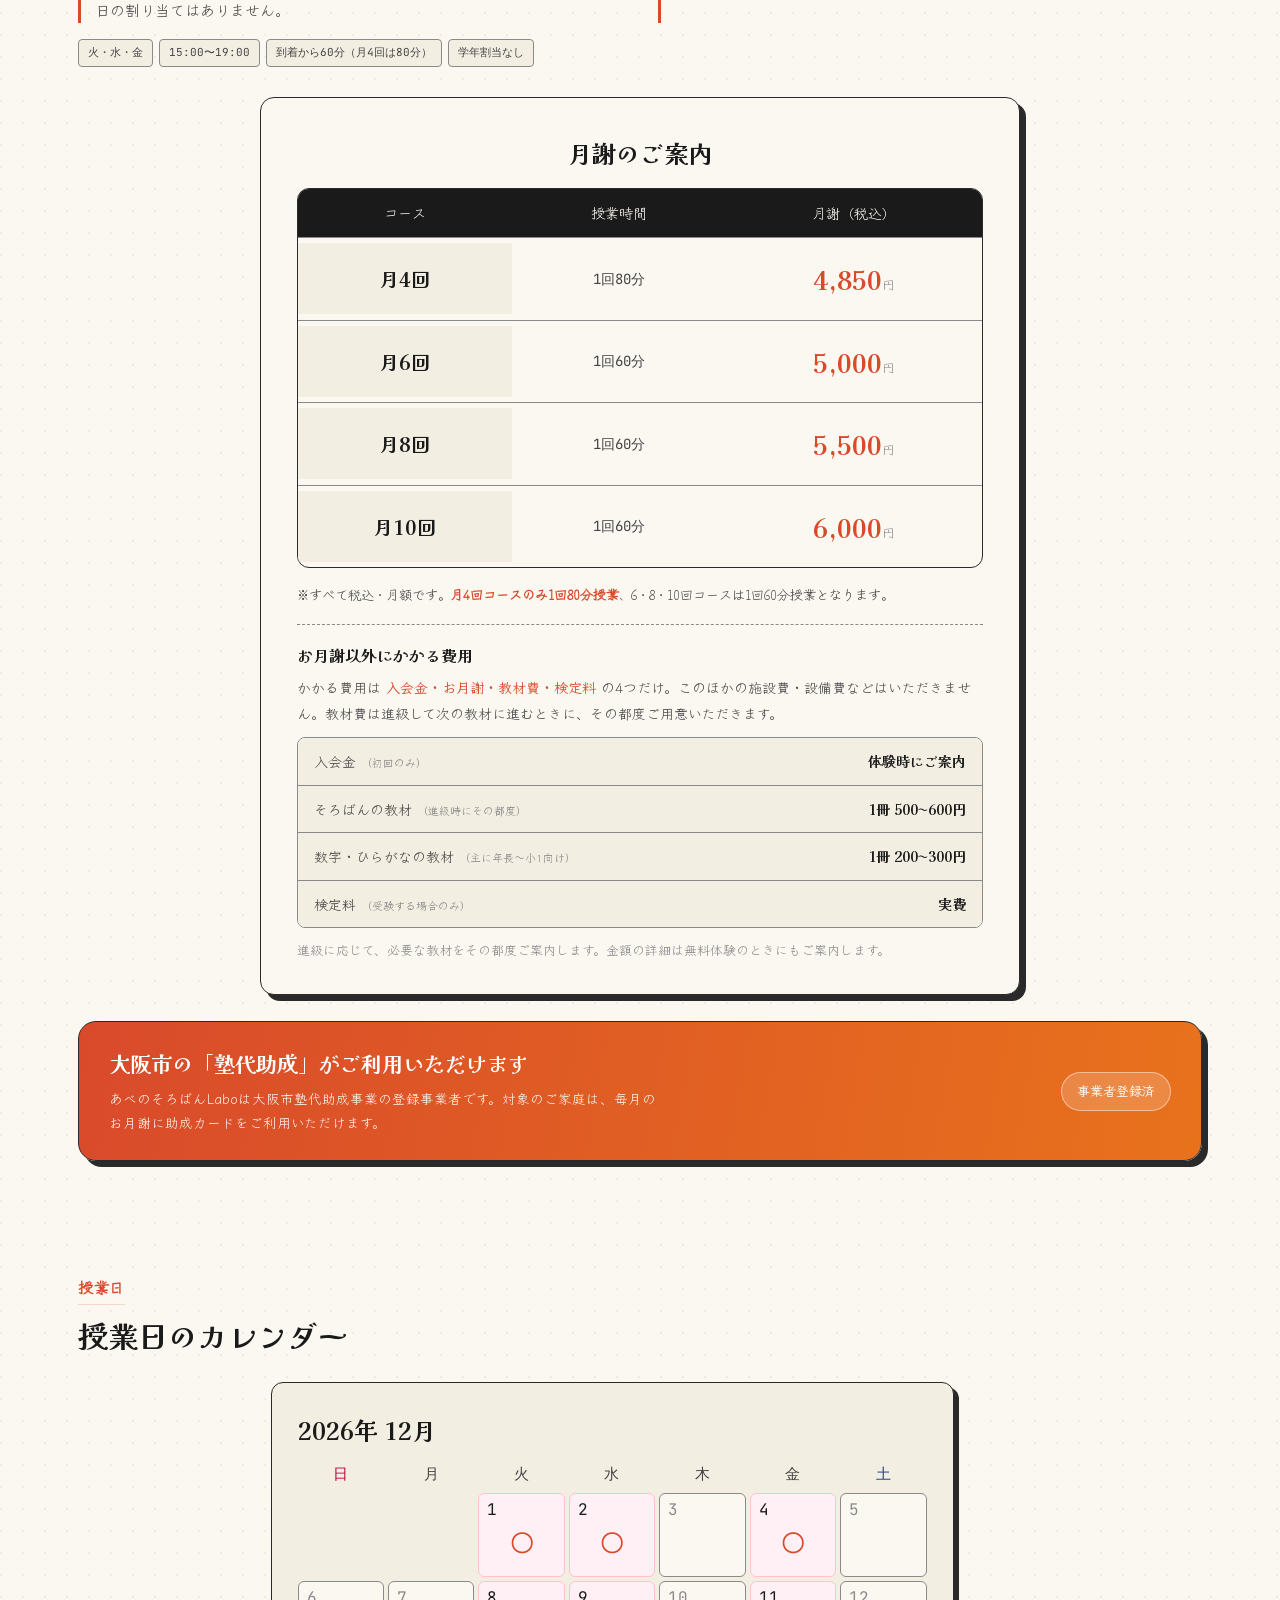
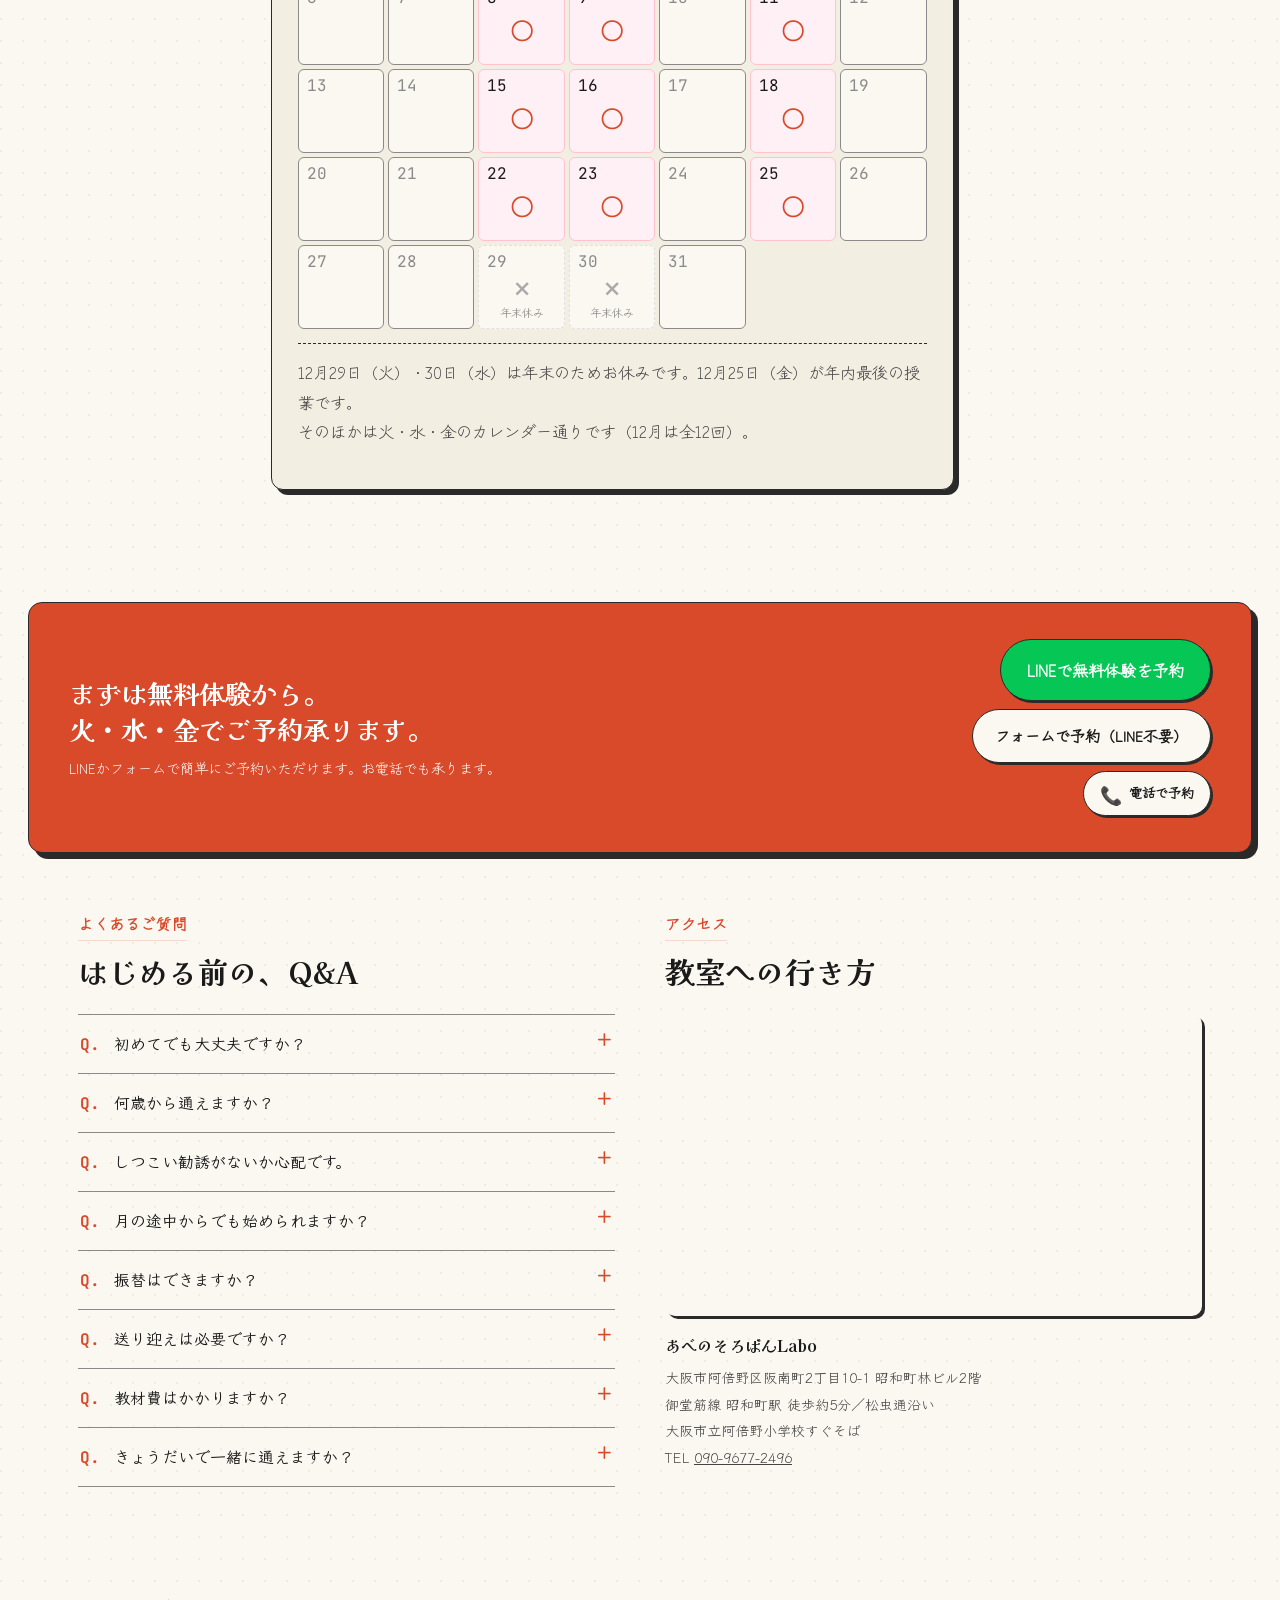
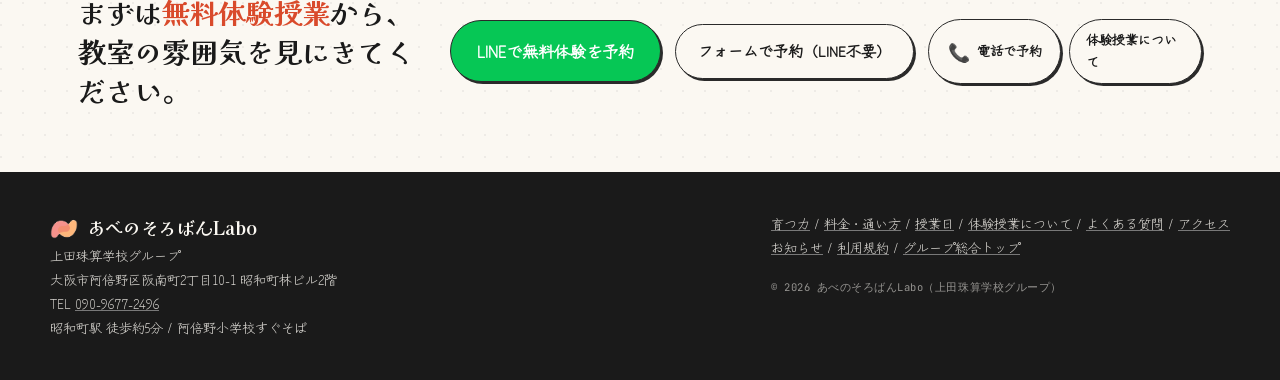
==== commit de48829e: "スマホ: 授業日ショートカット帯・フォーム予約リンク追加、トップを見出し→写真の縦並びに Co-Authored-By: Claude Opus 5.5 <noreply@anthropic.com>" ====
--- a/index.html
+++ b/index.html
@@ -223,6 +223,8 @@
     </div>
   </header>
 
+  <a class="schedule-jump" href="#schedule"><span>📅 授業日を見る</span><small>通っている方はこちら →</small></a>
+
   <!-- ============================================================
        HERO
        ============================================================ -->
@@ -324,6 +326,7 @@
   <!-- Hero CTAs (mobile inline) -->
   <div class="hero-cta">
     <a class="btn line lg block" href="https://lin.ee/6mEq6KBG" target="_blank" rel="noopener">LINEで無料体験を予約</a>
+    <a class="btn block" href="yoyaku.html?src=hp">フォームで予約（LINE不要）</a>
     <div class="sub-row">
       <a class="btn sm" href="tel:090-9677-2496"><span class="icon">📞</span>電話で予約</a>
       <a class="btn sm" href="experience.html">体験授業について</a>
@@ -462,10 +465,11 @@
   <div class="mid-cta">
     <div>
       <h3>まずは無料体験から。<br>火・水・金でご予約承ります。</h3>
-      <p>LINEで簡単にご予約いただけます。お電話でも承ります。</p>
+      <p>LINEかフォームで簡単にご予約いただけます。お電話でも承ります。</p>
     </div>
     <div class="ctas">
       <a class="btn line" href="https://lin.ee/6mEq6KBG" target="_blank" rel="noopener">LINEで無料体験を予約</a>
+      <a class="btn" href="yoyaku.html?src=hp">フォームで予約（LINE不要）</a>
       <a class="btn tel" href="tel:090-9677-2496"><span class="icon">📞</span>電話で予約</a>
     </div>
   </div>
@@ -535,6 +539,7 @@
   <section class="final-cta">
     <div class="lead">まずは<em>無料体験授業</em>から、<br>教室の雰囲気を見にきてください。</div>
     <a class="btn line lg" href="https://lin.ee/6mEq6KBG" target="_blank" rel="noopener">LINEで無料体験を予約</a>
+    <a class="btn" href="yoyaku.html?src=hp">フォームで予約（LINE不要）</a>
     <div class="sub-row">
       <a class="btn sm" href="tel:090-9677-2496"><span class="icon">📞</span>電話で予約</a>
       <a class="btn sm" href="experience.html">体験授業について</a>
--- a/css/style.css
+++ b/css/style.css
@@ -142,6 +142,30 @@
 .btn .icon { font-size: 18px; line-height: 1; }
 
 /* ============================================================
+   授業日へのショートカット（スマホのみ・在校生の保護者向け）
+   ============================================================ */
+.schedule-jump {
+  display: flex;
+  align-items: center;
+  justify-content: space-between;
+  gap: 10px;
+  margin: 12px 14px 0;
+  padding: 11px 16px;
+  border: 1.5px solid var(--line);
+  border-radius: 12px;
+  background: var(--wash);
+  font-family: var(--hand);
+  font-weight: 600;
+  text-decoration: none;
+  color: var(--ink);
+}
+.schedule-jump small { font-size: 12px; font-weight: 500; white-space: nowrap; }
+#schedule { scroll-margin-top: 60px; }
+@media (min-width: 900px) {
+  .schedule-jump { display: none; }
+}
+
+/* ============================================================
    Hero
    ============================================================ */
 .hero {
@@ -159,20 +183,13 @@
   width: 100%;
   height: auto;
   display: block;
-  aspect-ratio: 4 / 5;
+  aspect-ratio: 3 / 2;
   object-fit: cover;
   object-position: 88% center;
 }
+/* スマホは見出し→写真の順に縦に並べる（写真に重ねると裏に隠れ、写真も縦長で画面を占領するため） */
 .hero-card {
-  position: absolute;
-  left: 16px; right: 16px; bottom: 16px;
-  background: color-mix(in oklab, var(--paper) 94%, transparent);
-  border: 1.5px solid var(--line);
-  border-radius: 12px;
-  padding: 14px 16px;
-  box-shadow: 3px 3px 0 var(--line);
-  backdrop-filter: blur(4px);
-  -webkit-backdrop-filter: blur(4px);
+  padding: 4px 2px 14px;
 }
 .hero-card .tag {
   font-family: var(--hand);
